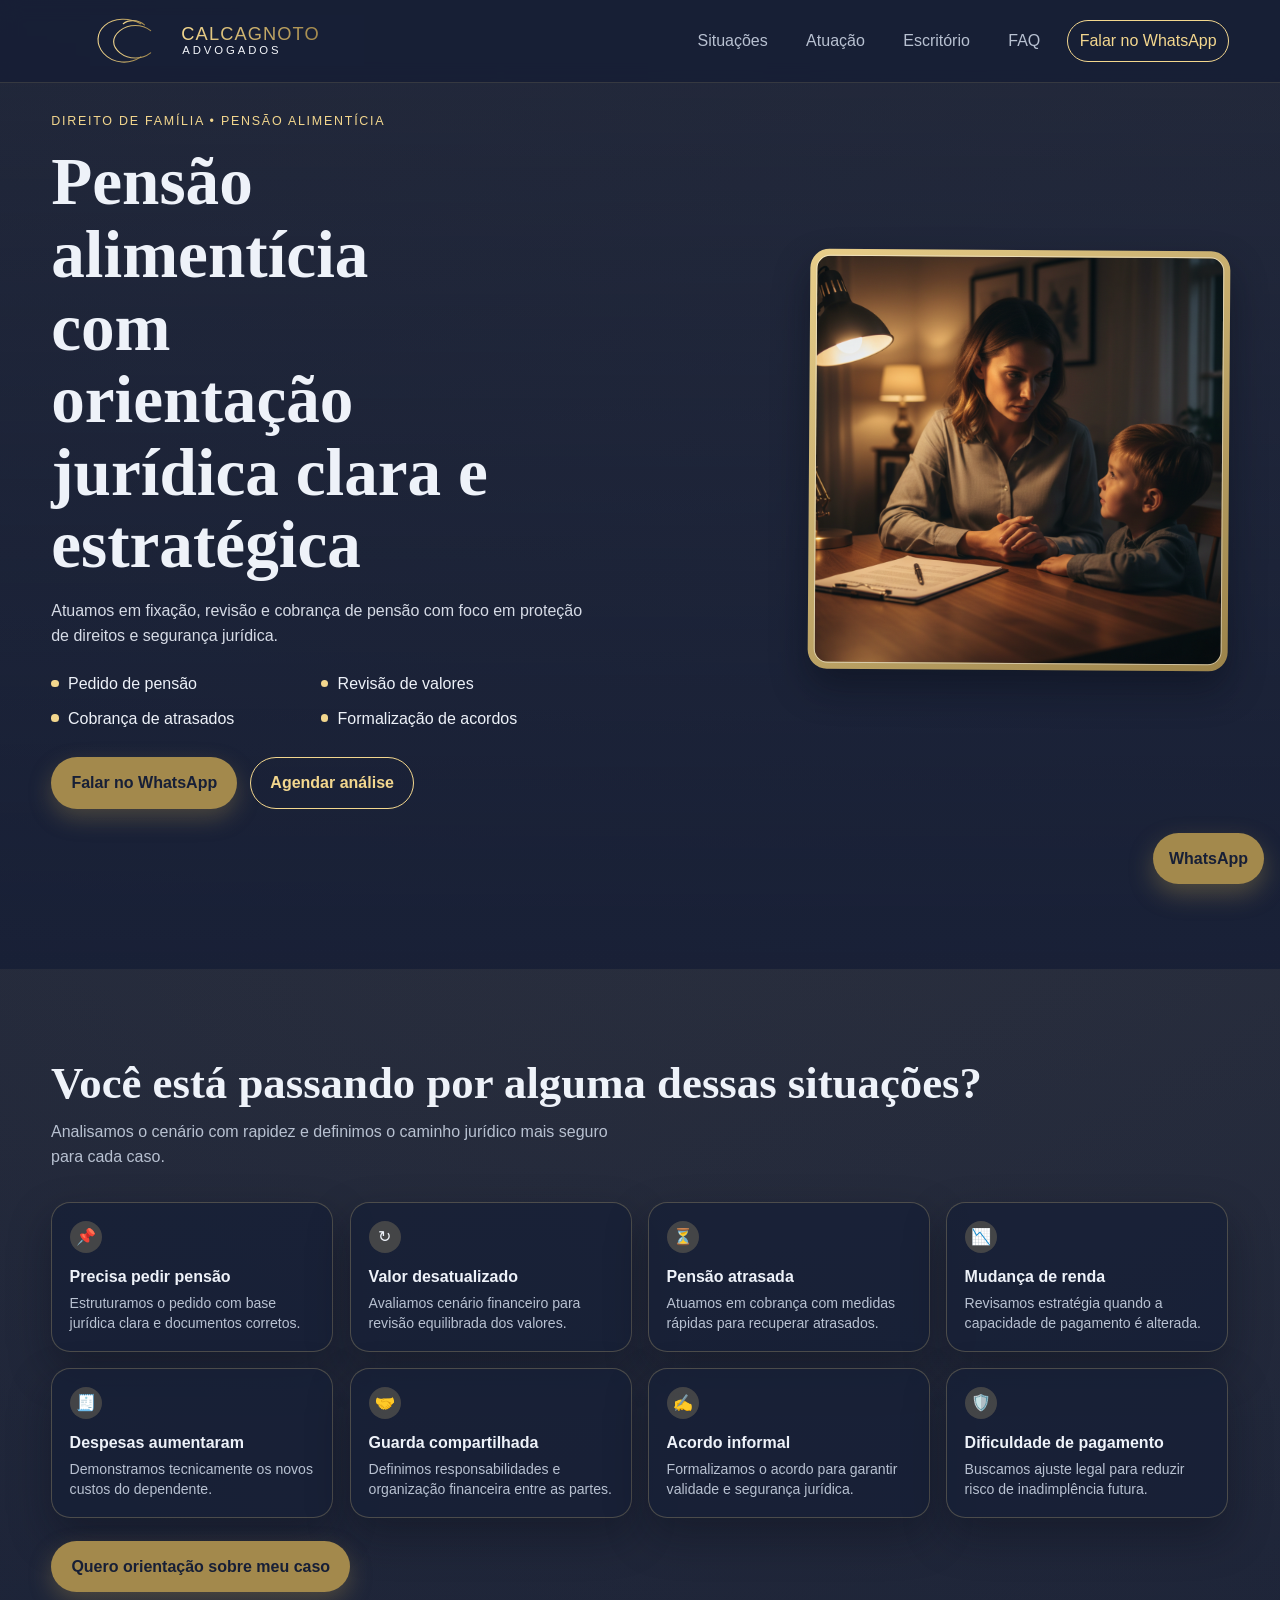
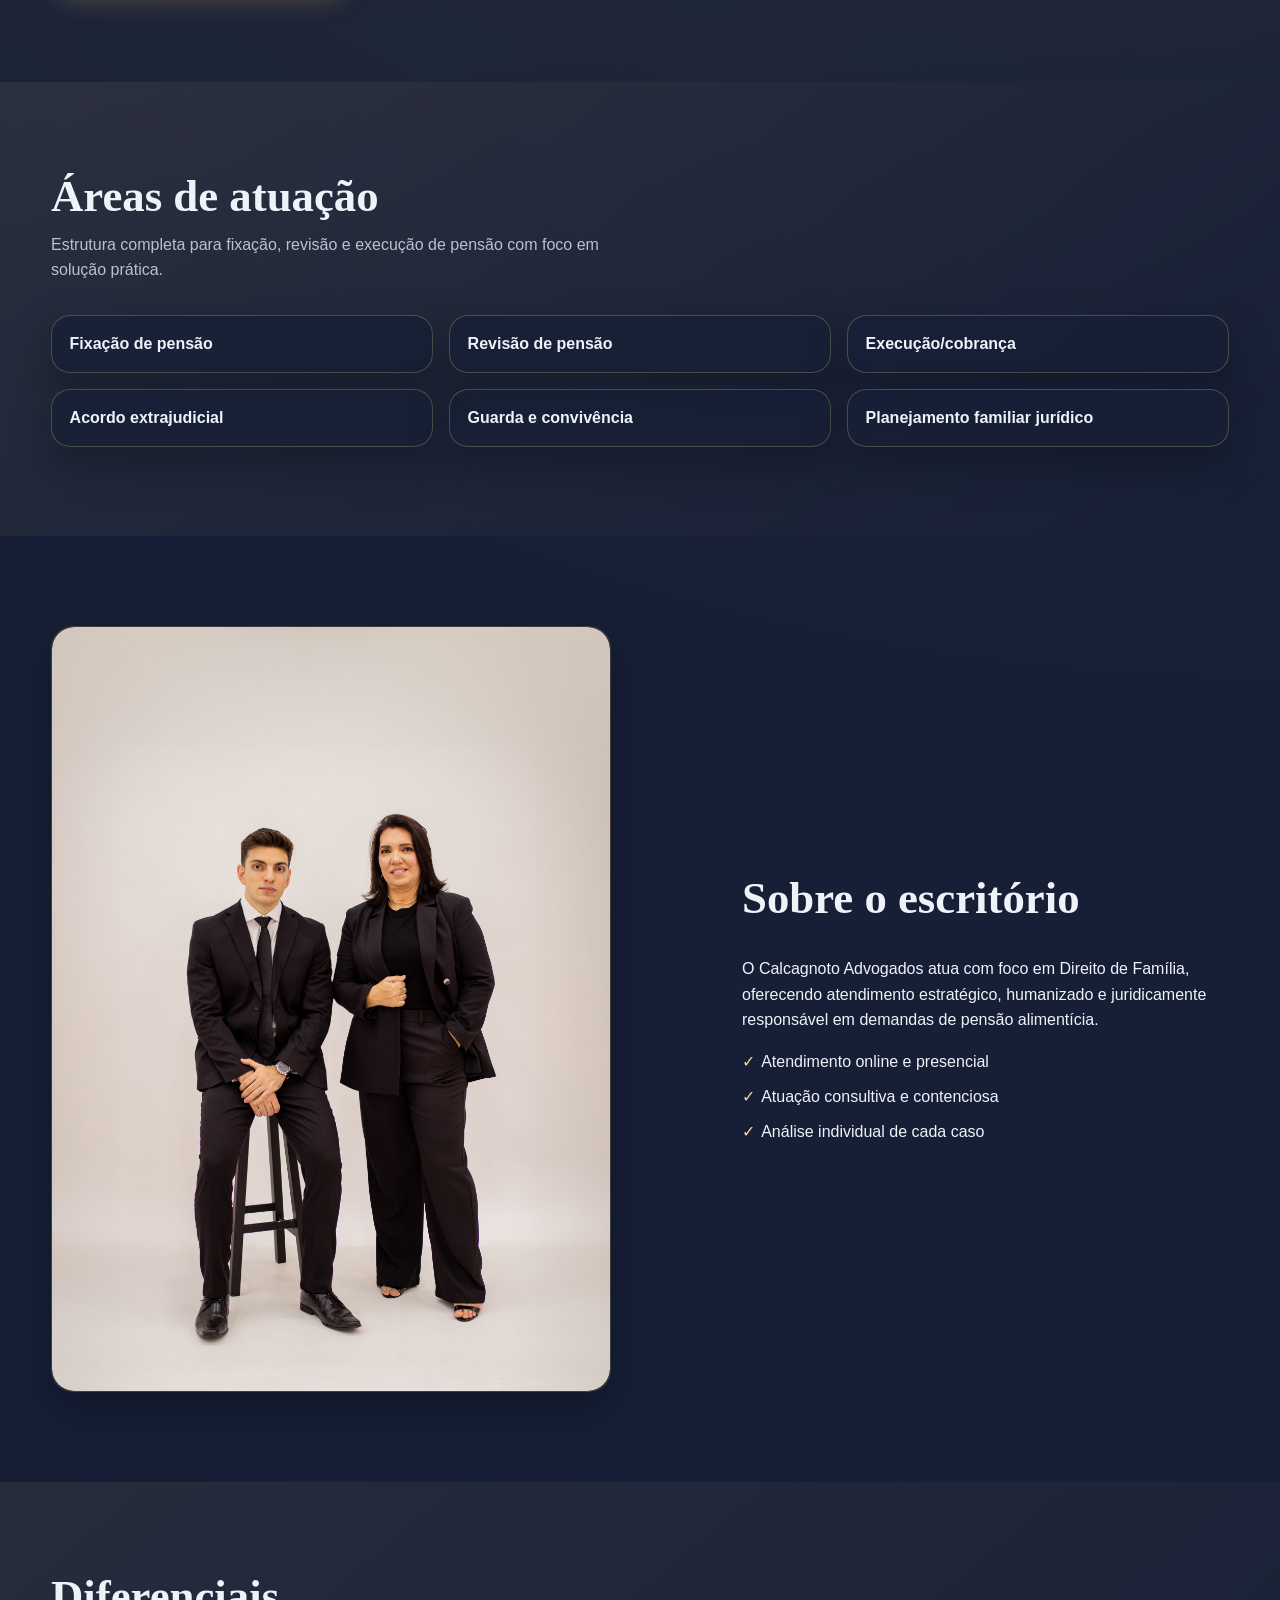
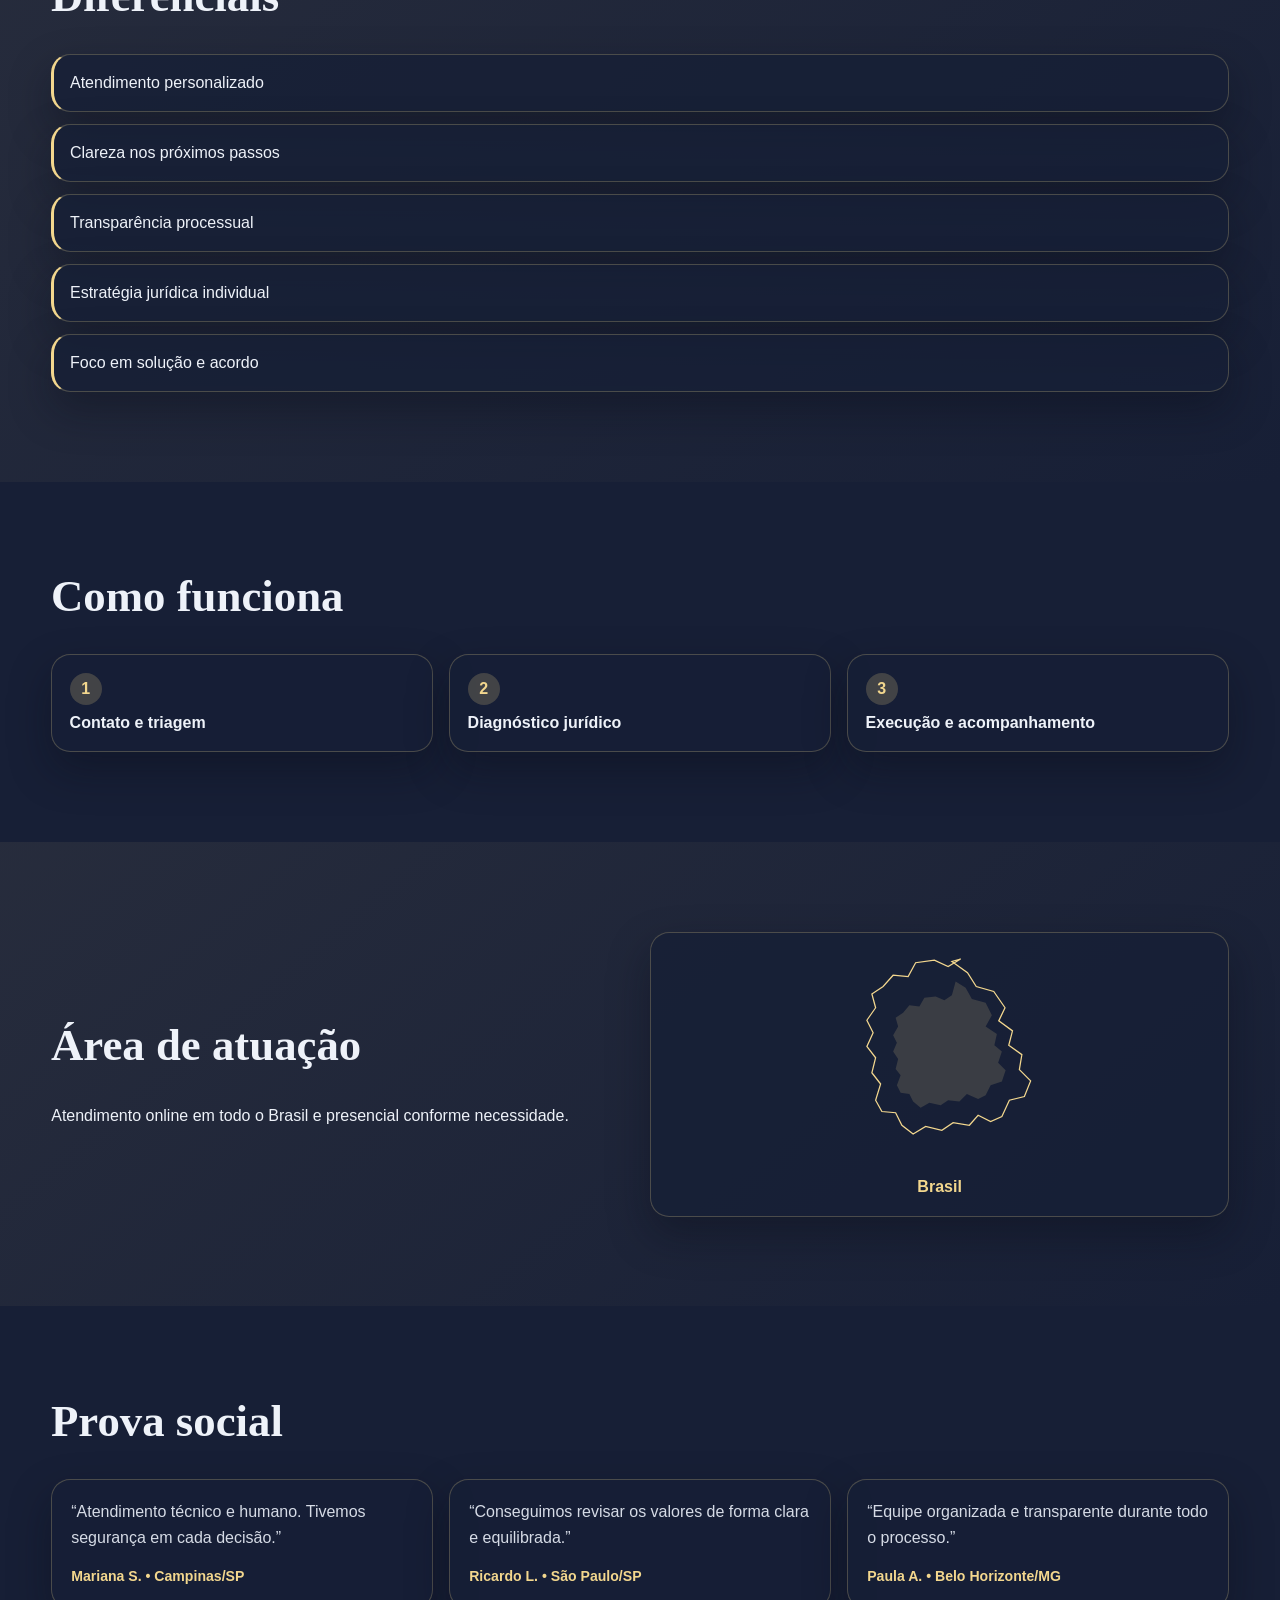
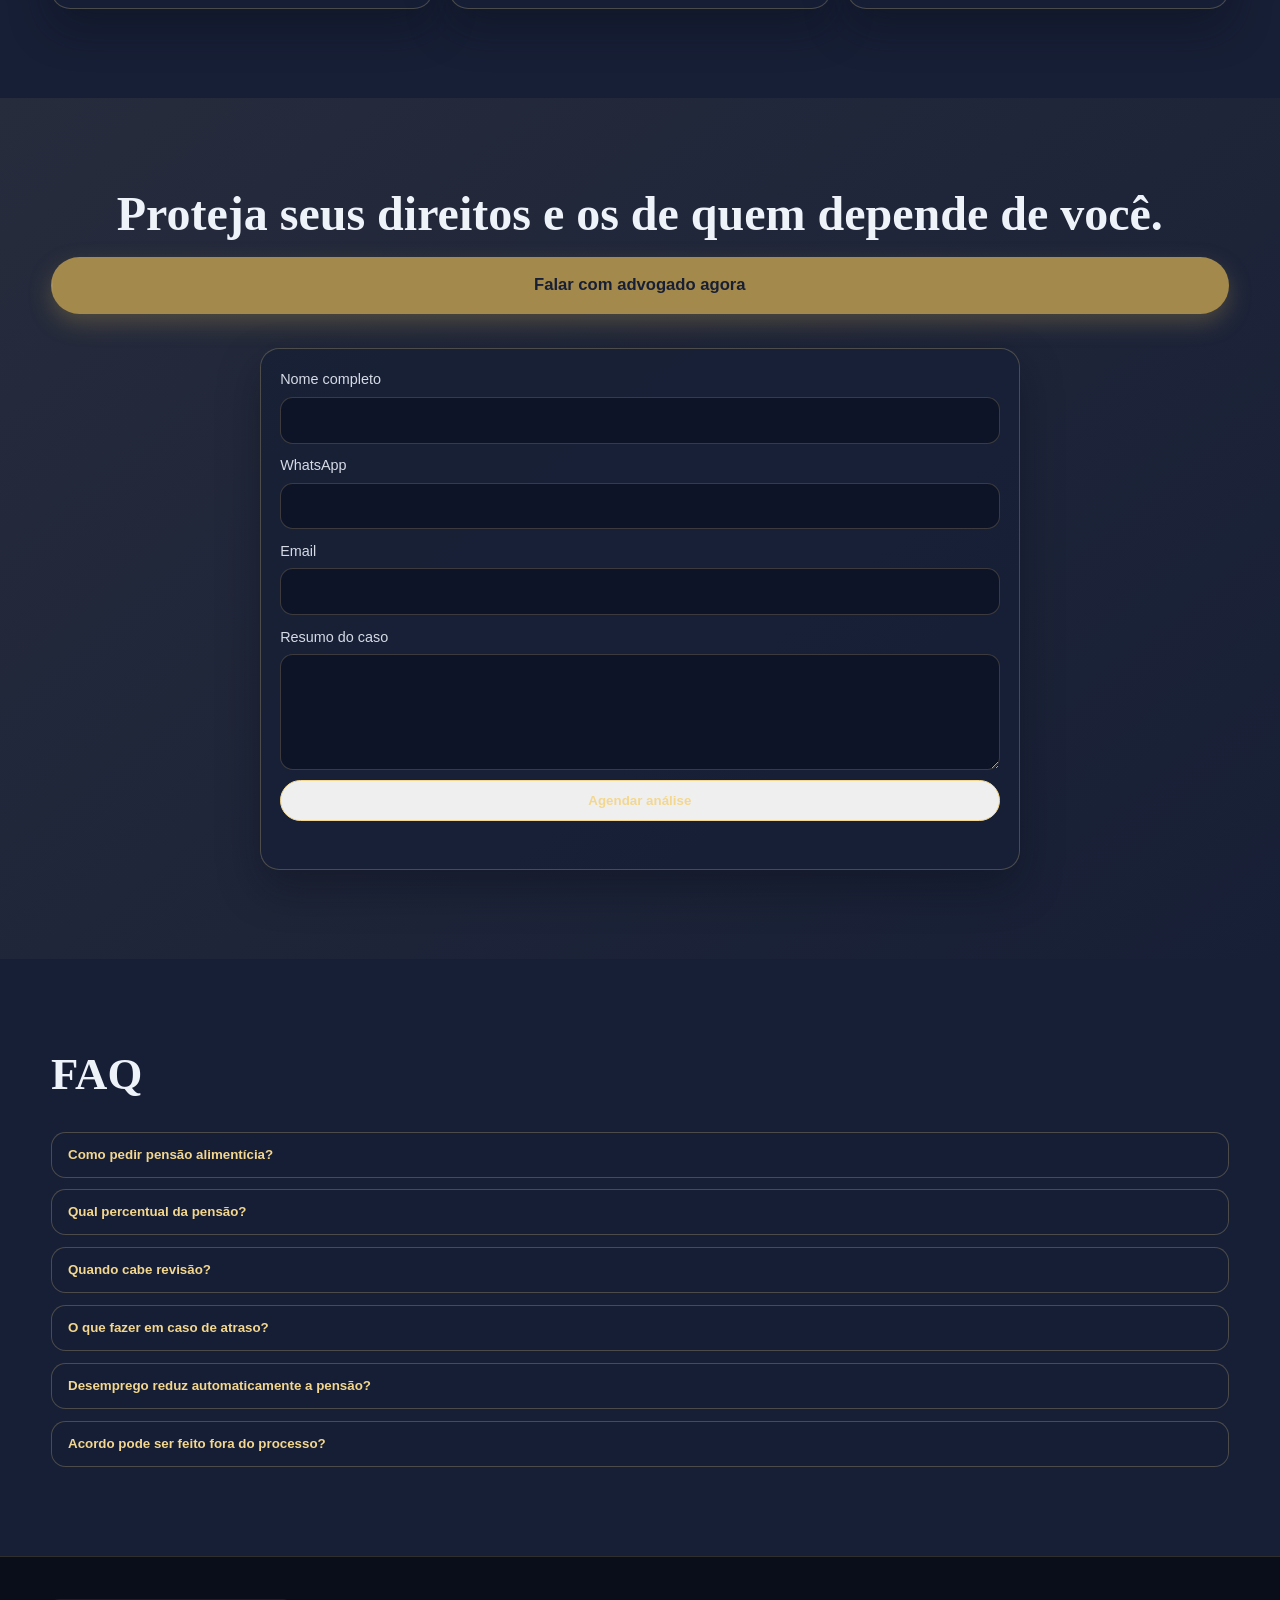
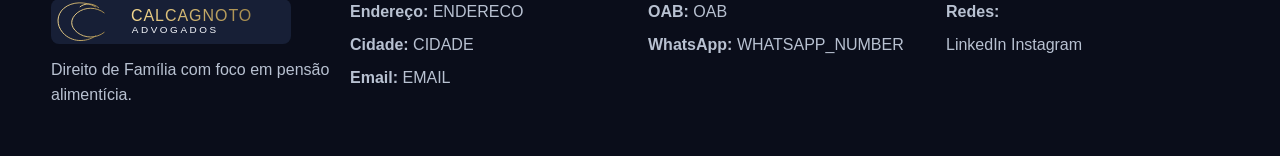
==== index.html @ b4edddc7 "feat: landing page pensão alimentícia" ====
<!DOCTYPE html>
<html lang="pt-BR">
<head>
  <meta charset="UTF-8" />
  <meta name="viewport" content="width=device-width, initial-scale=1.0" />
  <title>Calcagnoto Advogados | Pensão Alimentícia</title>
  <meta name="description" content="Pensão alimentícia com orientação jurídica clara e estratégica. Fixação, revisão e cobrança com atendimento humanizado e foco em resultado." />
  <meta name="robots" content="index, follow" />
  <meta property="og:title" content="Calcagnoto Advogados | Pensão Alimentícia" />
  <meta property="og:description" content="Atuação em fixação, revisão e cobrança de pensão alimentícia com segurança jurídica." />
  <meta property="og:type" content="website" />
  <meta property="og:image" content="https://images.unsplash.com/photo-1520607162513-77705c0f0d4a?auto=format&fit=crop&w=1200&q=80" />
  <link rel="icon" type="image/svg+xml" href="assets/logo-short.svg" />
  <link rel="shortcut icon" href="assets/logo-short.svg" />
  <link rel="stylesheet" href="styles.css" />
</head>
<body>
  <header class="site-header" id="siteHeader">
    <div class="container header-inner">
      <a class="logo" href="#hero" aria-label="Calcagnoto Advogados">
        <img src="assets/logo-full.svg" alt="Calcagnoto Advogados" width="380" height="72" onerror="this.onerror=null;this.src='assets/logo-short.svg';" />
      </a>
      <button class="menu-toggle" id="menuToggle" aria-label="Abrir menu">Menu</button>
      <nav class="site-nav" id="siteNav">
        <a href="#situacoes">Situações</a>
        <a href="#atuacao">Atuação</a>
        <a href="#sobre">Escritório</a>
        <a href="#faq">FAQ</a>
        <a class="nav-cta" href="https://wa.me/WHATSAPP_NUMBER" target="_blank" rel="noopener">Falar no WhatsApp</a>
      </nav>
    </div>
  </header>

  <main>
    <section id="hero" class="hero section">
      <picture class="hero-media">
        <source type="image/webp" srcset="https://images.unsplash.com/photo-1454165804606-c3d57bc86b40?auto=format&fit=crop&w=1800&q=80&fm=webp" />
        <source type="image/jpeg" srcset="https://images.unsplash.com/photo-1454165804606-c3d57bc86b40?auto=format&fit=crop&w=1800&q=80" />
        <img src="https://images.unsplash.com/photo-1454165804606-c3d57bc86b40?auto=format&fit=crop&w=1800&q=80" alt="Ambiente profissional de escritório jurídico" width="1800" height="1200" fetchpriority="high" decoding="async" />
      </picture>
      <div class="hero-overlay"></div>
      <div class="container hero-content">
        <div class="hero-copy">
          <p class="hero-kicker">Direito de Família • Pensão Alimentícia</p>
          <h1>Pensão alimentícia com orientação jurídica clara e estratégica</h1>
          <p class="hero-subtitle">Atuamos em fixação, revisão e cobrança de pensão com foco em proteção de direitos e segurança jurídica.</p>
          <ul class="hero-list">
            <li>Pedido de pensão</li>
            <li>Revisão de valores</li>
            <li>Cobrança de atrasados</li>
            <li>Formalização de acordos</li>
          </ul>
          <div class="hero-actions">
            <a class="btn btn-primary" href="https://wa.me/WHATSAPP_NUMBER" target="_blank" rel="noopener"><span>Falar no WhatsApp</span></a>
            <a class="btn btn-outline" href="#contato"><span>Agendar análise</span></a>
          </div>
        </div>
        <aside class="hero-side">
          <img src="assets/foto-cuidado.png" alt="Atendimento familiar humanizado" width="1080" height="1080" loading="lazy" decoding="async" onerror="this.onerror=null;this.src='https://images.unsplash.com/photo-1544717305-2782549b5136?auto=format&fit=crop&w=1080&q=80';" />
        </aside>
      </div>
    </section>

    <section id="situacoes" class="section">
      <div class="container">
        <div class="section-head">
          <h2>Você está passando por alguma dessas situações?</h2>
          <p>Analisamos o cenário com rapidez e definimos o caminho jurídico mais seguro para cada caso.</p>
        </div>
        <div class="situations-grid">
          <article class="icon-card">
            <span>📌</span>
            <h3>Precisa pedir pensão</h3>
            <p>Estruturamos o pedido com base jurídica clara e documentos corretos.</p>
          </article>
          <article class="icon-card">
            <span>↻</span>
            <h3>Valor desatualizado</h3>
            <p>Avaliamos cenário financeiro para revisão equilibrada dos valores.</p>
          </article>
          <article class="icon-card">
            <span>⏳</span>
            <h3>Pensão atrasada</h3>
            <p>Atuamos em cobrança com medidas rápidas para recuperar atrasados.</p>
          </article>
          <article class="icon-card">
            <span>📉</span>
            <h3>Mudança de renda</h3>
            <p>Revisamos estratégia quando a capacidade de pagamento é alterada.</p>
          </article>
          <article class="icon-card">
            <span>🧾</span>
            <h3>Despesas aumentaram</h3>
            <p>Demonstramos tecnicamente os novos custos do dependente.</p>
          </article>
          <article class="icon-card">
            <span>🤝</span>
            <h3>Guarda compartilhada</h3>
            <p>Definimos responsabilidades e organização financeira entre as partes.</p>
          </article>
          <article class="icon-card">
            <span>✍️</span>
            <h3>Acordo informal</h3>
            <p>Formalizamos o acordo para garantir validade e segurança jurídica.</p>
          </article>
          <article class="icon-card">
            <span>🛡️</span>
            <h3>Dificuldade de pagamento</h3>
            <p>Buscamos ajuste legal para reduzir risco de inadimplência futura.</p>
          </article>
        </div>
        <div class="section-cta">
          <a class="btn btn-primary" href="https://wa.me/WHATSAPP_NUMBER" target="_blank" rel="noopener"><span>Quero orientação sobre meu caso</span></a>
        </div>
      </div>
    </section>

    <section id="atuacao" class="section section-alt">
      <div class="container">
        <div class="section-head">
          <h2>Áreas de atuação</h2>
          <p>Estrutura completa para fixação, revisão e execução de pensão com foco em solução prática.</p>
        </div>
        <div class="services-grid">
          <article class="info-card"><h3>Fixação de pensão</h3></article>
          <article class="info-card"><h3>Revisão de pensão</h3></article>
          <article class="info-card"><h3>Execução/cobrança</h3></article>
          <article class="info-card"><h3>Acordo extrajudicial</h3></article>
          <article class="info-card"><h3>Guarda e convivência</h3></article>
          <article class="info-card"><h3>Planejamento familiar jurídico</h3></article>
        </div>
      </div>
    </section>

    <section id="sobre" class="section">
      <div class="container about-grid">
        <div class="about-image">
          <img id="teamPhoto" src="assets/foto-equipe.jpg" alt="Equipe de advogados Calcagnoto" width="1080" height="1080" loading="lazy" decoding="async" onerror="this.onerror=null;this.src='https://images.unsplash.com/photo-1521737604893-d14cc237f11d?auto=format&fit=crop&w=1080&q=80';" />
        </div>
        <div class="about-content">
          <div class="section-head">
            <h2>Sobre o escritório</h2>
          </div>
          <p>O Calcagnoto Advogados atua com foco em Direito de Família, oferecendo atendimento estratégico, humanizado e juridicamente responsável em demandas de pensão alimentícia.</p>
          <ul class="check-list">
            <li>Atendimento online e presencial</li>
            <li>Atuação consultiva e contenciosa</li>
            <li>Análise individual de cada caso</li>
          </ul>
        </div>
      </div>
    </section>

    <section id="diferenciais" class="section section-alt">
      <div class="container">
        <div class="section-head">
          <h2>Diferenciais</h2>
        </div>
        <div class="vertical-list">
          <div class="vertical-item">Atendimento personalizado</div>
          <div class="vertical-item">Clareza nos próximos passos</div>
          <div class="vertical-item">Transparência processual</div>
          <div class="vertical-item">Estratégia jurídica individual</div>
          <div class="vertical-item">Foco em solução e acordo</div>
        </div>
      </div>
    </section>

    <section id="processo" class="section">
      <div class="container">
        <div class="section-head">
          <h2>Como funciona</h2>
        </div>
        <div class="steps-grid">
          <article class="step-card"><span>1</span><h3>Contato e triagem</h3></article>
          <article class="step-card"><span>2</span><h3>Diagnóstico jurídico</h3></article>
          <article class="step-card"><span>3</span><h3>Execução e acompanhamento</h3></article>
        </div>
      </div>
    </section>

    <section id="abrangencia" class="section section-alt">
      <div class="container map-grid">
        <div>
          <div class="section-head">
            <h2>Área de atuação</h2>
          </div>
          <p>Atendimento online em todo o Brasil e presencial conforme necessidade.</p>
        </div>
        <div class="map-card" aria-hidden="true">
          <svg viewBox="0 0 320 360">
            <path d="M179 20l25 18 14 22 28 8 18 26-10 21 22 16-6 23 21 15-4 24 18 18-10 25-24 6-12 26-18 8-20-10-14 16-26-4-18 12-26-6-20 12-18-14-10-20-22-2-10-18 8-26-14-18 6-24-14-18 10-22-10-20 14-20-6-22 18-12 16-18 24 2 12-22 30-4 22 10 20-12z" fill="none" stroke="currentColor" stroke-width="2" />
            <path d="M185 52l16 10 10 18 22 6 10 20-10 18 18 12-4 18 12 10-6 18 12 12-6 18-18 6-8 16-12 6-18-8-12 12-18-2-12 8-18-4-14 8-12-10-6-12-14-2-6-12 6-16-8-10 4-16-8-12 6-14-6-12 8-14-4-14 12-8 10-12 16 2 8-14 18-2 14 6 12-8z" fill="rgba(243,215,142,0.16)" />
          </svg>
          <strong>Brasil</strong>
        </div>
      </div>
    </section>

    <section id="depoimentos" class="section">
      <div class="container">
        <div class="section-head">
          <h2>Prova social</h2>
        </div>
        <div class="testimonials-grid">
          <article class="testimonial-card"><p>“Atendimento técnico e humano. Tivemos segurança em cada decisão.”</p><span>Mariana S. • Campinas/SP</span></article>
          <article class="testimonial-card"><p>“Conseguimos revisar os valores de forma clara e equilibrada.”</p><span>Ricardo L. • São Paulo/SP</span></article>
          <article class="testimonial-card"><p>“Equipe organizada e transparente durante todo o processo.”</p><span>Paula A. • Belo Horizonte/MG</span></article>
        </div>
      </div>
    </section>

    <section id="contato" class="section section-alt">
      <div class="container cta-final">
        <h2>Proteja seus direitos e os de quem depende de você.</h2>
        <a class="btn btn-primary btn-large" href="https://wa.me/WHATSAPP_NUMBER" target="_blank" rel="noopener"><span>Falar com advogado agora</span></a>
        <form class="contact-form" id="contactForm" novalidate>
          <label>Nome completo<input type="text" name="nome" required /></label>
          <label>WhatsApp<input type="tel" name="telefone" required /></label>
          <label>Email<input type="email" name="email" required /></label>
          <label>Resumo do caso<textarea name="mensagem" rows="4"></textarea></label>
          <button class="btn btn-outline" type="submit"><span>Agendar análise</span></button>
          <p class="form-feedback" id="formFeedback" role="status"></p>
        </form>
      </div>
    </section>

    <section id="faq" class="section">
      <div class="container">
        <div class="section-head">
          <h2>FAQ</h2>
        </div>
        <div class="faq-list">
          <article class="faq-item">
            <button class="faq-question" aria-expanded="false">Como pedir pensão alimentícia?</button>
            <div class="faq-answer"><p>Iniciamos com triagem do caso, organização de documentos e definição da estratégia para o pedido judicial.</p></div>
          </article>
          <article class="faq-item">
            <button class="faq-question" aria-expanded="false">Qual percentual da pensão?</button>
            <div class="faq-answer"><p>Não existe valor fixo. O cálculo considera necessidade de quem recebe e possibilidade de quem paga.</p></div>
          </article>
          <article class="faq-item">
            <button class="faq-question" aria-expanded="false">Quando cabe revisão?</button>
            <div class="faq-answer"><p>Quando há mudança relevante na renda, nas despesas ou na dinâmica familiar das partes.</p></div>
          </article>
          <article class="faq-item">
            <button class="faq-question" aria-expanded="false">O que fazer em caso de atraso?</button>
            <div class="faq-answer"><p>É possível cobrar judicialmente os valores em atraso com medidas específicas de execução.</p></div>
          </article>
          <article class="faq-item">
            <button class="faq-question" aria-expanded="false">Desemprego reduz automaticamente a pensão?</button>
            <div class="faq-answer"><p>Não. É necessário solicitar revisão judicial e comprovar alteração real da capacidade financeira.</p></div>
          </article>
          <article class="faq-item">
            <button class="faq-question" aria-expanded="false">Acordo pode ser feito fora do processo?</button>
            <div class="faq-answer"><p>Sim. O acordo extrajudicial pode ser formalizado e homologado para garantir validade jurídica.</p></div>
          </article>
        </div>
      </div>
    </section>
  </main>

  <footer class="site-footer">
    <div class="container footer-grid">
      <div>
        <img class="footer-logo" src="assets/logo-full.svg" alt="Calcagnoto Advogados" width="320" height="60" loading="lazy" decoding="async" onerror="this.onerror=null;this.src='assets/logo-short.svg';" />
        <p>Direito de Família com foco em pensão alimentícia.</p>
      </div>
      <div>
        <p><strong>Endereço:</strong> ENDERECO</p>
        <p><strong>Cidade:</strong> CIDADE</p>
        <p><strong>Email:</strong> EMAIL</p>
      </div>
      <div>
        <p><strong>OAB:</strong> OAB</p>
        <p><strong>WhatsApp:</strong> WHATSAPP_NUMBER</p>
      </div>
      <div>
        <p><strong>Redes:</strong></p>
        <a href="LINKS_SOCIAIS" target="_blank" rel="noopener">LinkedIn</a>
        <a href="LINKS_SOCIAIS" target="_blank" rel="noopener">Instagram</a>
      </div>
    </div>
  </footer>

  <a class="whatsapp-float" href="https://wa.me/WHATSAPP_NUMBER" target="_blank" rel="noopener" aria-label="Falar no WhatsApp">WhatsApp</a>

  <script src="script.js"></script>
</body>
</html>
---- styles.css ----
:root {
  --blue-dark: #171f36;
  --gold-light: #f3d78e;
  --gold-dark: #a3894c;
  --white: #ffffff;
  --gray-soft: #d6dbe6;
  --text-main: #eef2f9;
  --text-muted: #b8c1d1;
  --card-bg: rgba(23, 31, 54, 0.78);
  --card-border: rgba(243, 215, 142, 0.24);
  --shadow-soft: 0 18px 42px rgba(7, 10, 22, 0.36);
}

* {
  box-sizing: border-box;
  margin: 0;
  padding: 0;
}

html {
  scroll-behavior: smooth;
}

body {
  font-family: "Segoe UI", "Helvetica Neue", Arial, sans-serif;
  color: var(--text-main);
  background:
    radial-gradient(circle at 10% -10%, rgba(243, 215, 142, 0.1), transparent 38%),
    radial-gradient(circle at 100% 0%, rgba(243, 215, 142, 0.08), transparent 35%),
    var(--blue-dark);
  line-height: 1.6;
}

a {
  color: inherit;
  text-decoration: none;
}

img {
  display: block;
  max-width: 100%;
}

.container {
  width: min(1180px, 92%);
  margin: 0 auto;
}

.section {
  padding: 5.6rem 0;
}

.section-alt {
  background: linear-gradient(140deg, rgba(243, 215, 142, 0.07), rgba(23, 31, 54, 0.95));
}

.section-head {
  margin-bottom: 2rem;
}

.section-head h2 {
  font-family: Georgia, "Times New Roman", serif;
  font-size: clamp(1.95rem, 4vw, 2.8rem);
  line-height: 1.14;
  margin-bottom: 0.6rem;
}

.section-head p {
  color: var(--text-muted);
  max-width: 64ch;
}

.site-header {
  position: fixed;
  top: 0;
  left: 0;
  right: 0;
  z-index: 90;
  background: rgba(23, 31, 54, 0.9);
  border-bottom: 1px solid rgba(243, 215, 142, 0.14);
  backdrop-filter: blur(10px);
}

.header-inner {
  min-height: 5.1rem;
  display: flex;
  align-items: center;
  justify-content: space-between;
  gap: 1rem;
}

.logo {
  display: inline-flex;
  align-items: center;
  line-height: 0;
}

.logo img {
  width: min(22rem, 48vw);
  height: auto;
  max-height: 3.2rem;
  object-fit: contain;
  border-radius: 0.4rem;
}

.site-nav {
  display: flex;
  align-items: center;
  gap: 1rem;
}

.site-nav a {
  color: var(--text-muted);
  padding: 0.45rem 0.7rem;
  border-radius: 999px;
  transition: color 0.2s ease, transform 0.2s ease;
}

.site-nav a:hover {
  color: var(--white);
  transform: translateY(-1px);
}

.nav-cta {
  border: 1px solid var(--gold-light);
  color: var(--gold-light) !important;
}

.menu-toggle {
  display: none;
  border: 1px solid var(--card-border);
  background: transparent;
  color: var(--gold-light);
  border-radius: 999px;
  padding: 0.45rem 0.8rem;
}

.hero {
  position: relative;
  min-height: 100vh;
  display: grid;
  align-items: end;
  padding-top: 7rem;
  overflow: hidden;
}

.hero-media {
  position: absolute;
  inset: 0;
}

.hero-media img {
  width: 100%;
  height: 100%;
  object-fit: cover;
  transform: translateY(0) scale(1.02);
  will-change: transform;
}

.hero-overlay {
  position: absolute;
  inset: 0;
  background: linear-gradient(180deg, rgba(23, 31, 54, 0.55), rgba(23, 31, 54, 0.88));
}

.scroll-reveal {
  opacity: 0;
  transform: translateY(28px);
  transition: opacity 0.7s ease, transform 0.7s ease;
  transition-delay: var(--reveal-delay, 0ms);
  will-change: opacity, transform;
}

.scroll-reveal.is-visible {
  opacity: 1;
  transform: translateY(0);
}

.hero-content {
  position: relative;
  z-index: 2;
  padding-bottom: 4.4rem;
  display: grid;
  grid-template-columns: minmax(0, 1fr) minmax(260px, 420px);
  gap: 2rem;
  align-items: center;
}

.hero-copy {
  max-width: 720px;
}

.hero-kicker {
  text-transform: uppercase;
  letter-spacing: 0.14em;
  font-size: 0.78rem;
  color: var(--gold-light);
  margin-bottom: 0.9rem;
}

.hero h1 {
  font-family: Georgia, "Times New Roman", serif;
  font-size: clamp(2.1rem, 5.8vw, 4.2rem);
  line-height: 1.08;
  max-width: 13ch;
  margin-bottom: 1rem;
}

.hero-subtitle {
  color: var(--gray-soft);
  max-width: 62ch;
}

.hero-list {
  list-style: none;
  margin-top: 1.4rem;
  display: grid;
  grid-template-columns: repeat(2, minmax(0, 1fr));
  gap: 0.55rem 1.2rem;
  max-width: 520px;
}

.hero-list li {
  position: relative;
  padding-left: 1.05rem;
}

.hero-list li::before {
  content: "";
  width: 0.48rem;
  height: 0.48rem;
  border-radius: 50%;
  background: var(--gold-light);
  position: absolute;
  left: 0;
  top: 0.52rem;
}

.hero-actions {
  margin-top: 1.6rem;
  display: flex;
  flex-wrap: wrap;
  gap: 0.8rem;
}

.hero-side {
  justify-self: end;
  width: min(100%, 420px);
  aspect-ratio: 1 / 1;
  padding: 0.4rem;
  border-radius: 1.2rem;
  background: linear-gradient(145deg, rgba(243, 215, 142, 0.95), rgba(163, 137, 76, 0.95));
  box-shadow: 0 18px 36px rgba(7, 10, 22, 0.45);
  transform: rotate(0.4deg);
}

.hero-side img {
  width: 100%;
  height: 100%;
  border-radius: 0.88rem;
  border: 1px solid rgba(255, 255, 255, 0.46);
  object-fit: cover;
  object-position: center;
}

.btn {
  position: relative;
  display: inline-flex;
  align-items: center;
  justify-content: center;
  border-radius: 999px;
  padding: 0.75rem 1.2rem;
  font-weight: 700;
  border: 1px solid transparent;
  overflow: hidden;
  transition: transform 0.25s ease, box-shadow 0.25s ease;
}

.btn::before {
  content: "";
  position: absolute;
  inset: 0;
  transform: translateX(-100%);
  transition: transform 0.28s ease;
}

.btn span {
  position: relative;
  z-index: 1;
}

.btn:hover {
  transform: translateY(-1px);
}

.btn:hover::before {
  transform: translateX(0);
}

.btn-primary {
  background: var(--gold-dark);
  color: var(--blue-dark);
  box-shadow: 0 9px 22px rgba(163, 137, 76, 0.34);
}

.btn-primary::before {
  background: rgba(255, 255, 255, 0.22);
}

.btn-outline {
  border-color: var(--gold-light);
  color: var(--gold-light);
}

.btn-outline::before {
  background: rgba(243, 215, 142, 0.18);
}

.btn-large {
  font-size: 1.04rem;
  padding: 0.9rem 1.7rem;
}

.situations-grid,
.services-grid,
.testimonials-grid {
  display: grid;
  gap: 1rem;
}

.situations-grid {
  grid-template-columns: repeat(4, minmax(0, 1fr));
}

.services-grid {
  grid-template-columns: repeat(3, minmax(0, 1fr));
}

.testimonials-grid {
  grid-template-columns: repeat(3, minmax(0, 1fr));
}

.icon-card,
.info-card,
.testimonial-card,
.step-card,
.vertical-item,
.map-card,
.contact-form {
  background: var(--card-bg);
  border: 1px solid var(--card-border);
  border-radius: 1.2rem;
  box-shadow: var(--shadow-soft);
}

.icon-card,
.info-card,
.step-card {
  padding: 1.1rem;
}

.icon-card {
  display: grid;
  align-content: start;
  gap: 0.35rem;
}

.icon-card span {
  display: inline-flex;
  width: 2rem;
  height: 2rem;
  align-items: center;
  justify-content: center;
  border-radius: 50%;
  background: rgba(243, 215, 142, 0.2);
  margin-bottom: 0.55rem;
}

.icon-card h3,
.info-card h3,
.step-card h3 {
  font-size: 1rem;
  line-height: 1.28;
}

.icon-card p {
  color: var(--text-muted);
  font-size: 0.88rem;
  line-height: 1.45;
}

.section-cta {
  margin-top: 1.35rem;
}

.about-grid {
  display: grid;
  grid-template-columns: minmax(0, 1.15fr) minmax(0, 0.85fr);
  gap: 2rem;
  align-items: center;
}

.about-image,
.about-image img {
  border-radius: 1.4rem;
}

.about-image {
  position: relative;
  aspect-ratio: 2192 / 3000;
  width: min(100%, 560px);
  justify-self: start;
  border: 1px solid var(--card-border);
  overflow: hidden;
  background: rgba(10, 14, 29, 0.9);
  box-shadow: 0 20px 42px rgba(5, 9, 20, 0.35);
}

.about-image > img {
  width: 100%;
  height: 100%;
  min-height: 0;
  object-fit: cover;
  object-position: center;
}

.about-content p {
  margin-bottom: 1rem;
}

.check-list {
  list-style: none;
  display: grid;
  gap: 0.6rem;
}

.check-list li {
  position: relative;
  padding-left: 1.2rem;
}

.check-list li::before {
  content: "✓";
  color: var(--gold-light);
  position: absolute;
  left: 0;
}

.vertical-list {
  display: grid;
  gap: 0.75rem;
}

.vertical-item {
  padding: 0.95rem 1rem;
  border-left: 3px solid var(--gold-light);
}

.steps-grid {
  display: grid;
  grid-template-columns: repeat(3, minmax(0, 1fr));
  gap: 1rem;
}

.step-card span {
  display: inline-flex;
  width: 2rem;
  height: 2rem;
  border-radius: 50%;
  align-items: center;
  justify-content: center;
  background: rgba(243, 215, 142, 0.2);
  color: var(--gold-light);
  margin-bottom: 0.55rem;
  font-weight: 700;
}

.map-grid {
  display: grid;
  grid-template-columns: 1fr 1fr;
  gap: 1.2rem;
  align-items: center;
}

.map-card {
  display: grid;
  place-items: center;
  padding: 1rem;
  color: var(--gold-light);
}

.map-card svg {
  width: 200px;
  height: auto;
}

.testimonial-card {
  padding: 1.2rem;
}

.testimonial-card p {
  margin-bottom: 0.8rem;
  color: var(--gray-soft);
}

.testimonial-card span {
  color: var(--gold-light);
  font-weight: 600;
  font-size: 0.88rem;
}

.cta-final {
  text-align: center;
  display: grid;
  gap: 1rem;
}

.cta-final h2 {
  font-family: Georgia, "Times New Roman", serif;
  font-size: clamp(1.9rem, 4.3vw, 3rem);
  line-height: 1.1;
}

.contact-form {
  margin: 1.1rem auto 0;
  width: min(760px, 100%);
  padding: 1.2rem;
  display: grid;
  gap: 0.65rem;
  text-align: left;
}

.contact-form label {
  display: grid;
  gap: 0.35rem;
  color: var(--gray-soft);
  font-size: 0.9rem;
}

.contact-form input,
.contact-form textarea {
  border-radius: 0.8rem;
  border: 1px solid rgba(243, 215, 142, 0.2);
  background: rgba(15, 20, 39, 0.9);
  color: var(--white);
  padding: 0.68rem 0.74rem;
  font: inherit;
}

.contact-form input:focus,
.contact-form textarea:focus {
  outline: 2px solid rgba(243, 215, 142, 0.35);
}

.form-feedback {
  min-height: 1.1rem;
  font-size: 0.82rem;
  color: var(--gold-light);
}

.faq-list {
  display: grid;
  gap: 0.75rem;
}

.faq-item {
  border: 1px solid var(--card-border);
  border-radius: 0.9rem;
  background: rgba(23, 31, 54, 0.7);
  overflow: hidden;
}

.faq-question {
  width: 100%;
  text-align: left;
  border: 0;
  background: transparent;
  color: var(--gold-light);
  font-weight: 700;
  padding: 0.9rem 1rem;
  cursor: pointer;
}

.faq-answer {
  max-height: 0;
  overflow: hidden;
  opacity: 0;
  padding: 0 1rem;
  transition: max-height 0.32s ease, opacity 0.3s ease;
}

.faq-item.open .faq-answer {
  opacity: 1;
  padding-bottom: 0.9rem;
}

.site-footer {
  border-top: 1px solid rgba(243, 215, 142, 0.16);
  background: rgba(9, 12, 24, 0.92);
  padding: 2.6rem 0;
}

.footer-grid {
  display: grid;
  grid-template-columns: repeat(4, minmax(0, 1fr));
  gap: 1rem;
}

.site-footer h3 {
  font-family: Georgia, "Times New Roman", serif;
  margin-bottom: 0.6rem;
}

.footer-logo {
  width: auto;
  height: 2.8rem;
  margin-bottom: 0.8rem;
  border-radius: 0.5rem;
}

.site-footer p,
.site-footer a {
  color: var(--text-muted);
  margin-bottom: 0.45rem;
}

.whatsapp-float {
  position: fixed;
  right: 1rem;
  bottom: 1rem;
  z-index: 85;
  background: var(--gold-dark);
  color: var(--blue-dark);
  border-radius: 999px;
  padding: 0.78rem 1rem;
  font-weight: 700;
  box-shadow: 0 10px 24px rgba(163, 137, 76, 0.4);
}

.whatsapp-float:hover {
  transform: translateY(-1px);
}

@media (max-width: 1180px) {
  .hero-content {
    grid-template-columns: minmax(0, 1fr) minmax(240px, 340px);
    gap: 1.3rem;
  }

  .hero-side {
    width: min(100%, 340px);
  }
}

@media (prefers-reduced-motion: reduce) {
  .scroll-reveal,
  .scroll-reveal.is-visible {
    opacity: 1;
    transform: none;
    transition: none;
  }

  .hero-media img {
    transform: none;
  }
}

@media (max-width: 980px) {
  .services-grid,
  .testimonials-grid,
  .steps-grid,
  .footer-grid {
    grid-template-columns: repeat(2, minmax(0, 1fr));
  }

  .situations-grid {
    grid-template-columns: repeat(3, minmax(0, 1fr));
  }

  .about-grid,
  .map-grid {
    grid-template-columns: 1fr;
  }

  .about-image {
    width: min(100%, 500px);
    justify-self: center;
  }

}

@media (max-width: 760px) {
  .menu-toggle {
    display: inline-flex;
  }

  .logo img {
    width: min(14rem, 56vw);
    max-height: 2.5rem;
  }

  .site-nav {
    position: absolute;
    top: 100%;
    right: 4%;
    left: 4%;
    border-radius: 1rem;
    border: 1px solid var(--card-border);
    background: rgba(23, 31, 54, 0.96);
    padding: 0.7rem;
    display: none;
    flex-direction: column;
    align-items: flex-start;
  }

  .site-nav.open {
    display: flex;
  }

  .site-nav a {
    width: 100%;
  }

  .hero {
    min-height: auto;
    padding-top: 6.4rem;
  }

  .hero-content {
    grid-template-columns: 1fr;
    padding-bottom: 3rem;
    gap: 1rem;
  }

  .hero-side {
    justify-self: center;
    width: min(82vw, 320px);
    transform: none;
  }

  .hero-list {
    grid-template-columns: 1fr;
  }

  .hero-actions {
    flex-direction: column;
    align-items: flex-start;
  }

  .hero-actions .btn,
  .section-cta .btn,
  .cta-final .btn,
  .contact-form .btn-outline {
    width: 100%;
  }

  .situations-grid {
    grid-template-columns: repeat(2, minmax(0, 1fr));
  }

  .services-grid,
  .testimonials-grid,
  .steps-grid,
  .footer-grid {
    grid-template-columns: 1fr;
  }
}

@media (max-width: 420px) {
  .section {
    padding: 4.6rem 0;
  }

  .hero h1 {
    font-size: 1.95rem;
  }

  .situations-grid {
    gap: 0.7rem;
  }

  .icon-card,
  .info-card,
  .step-card,
  .testimonial-card {
    padding: 0.9rem;
  }

}
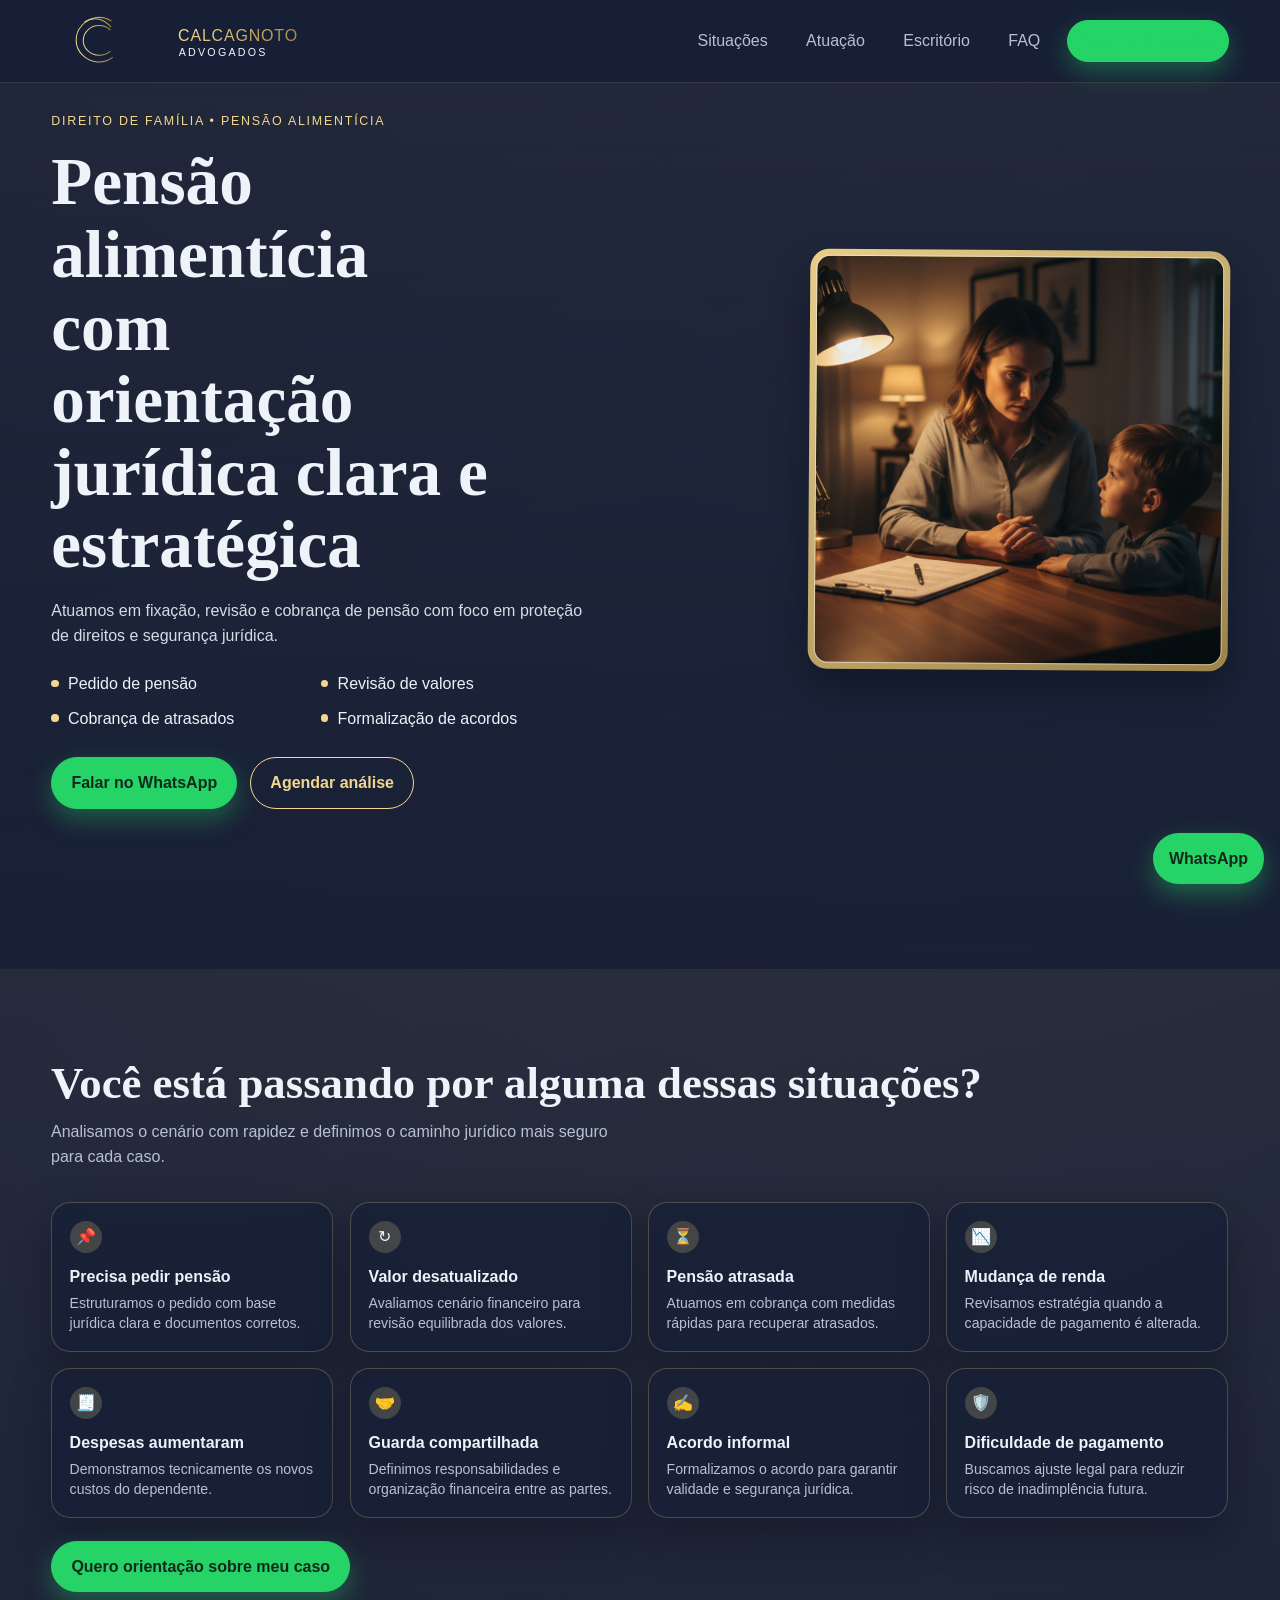
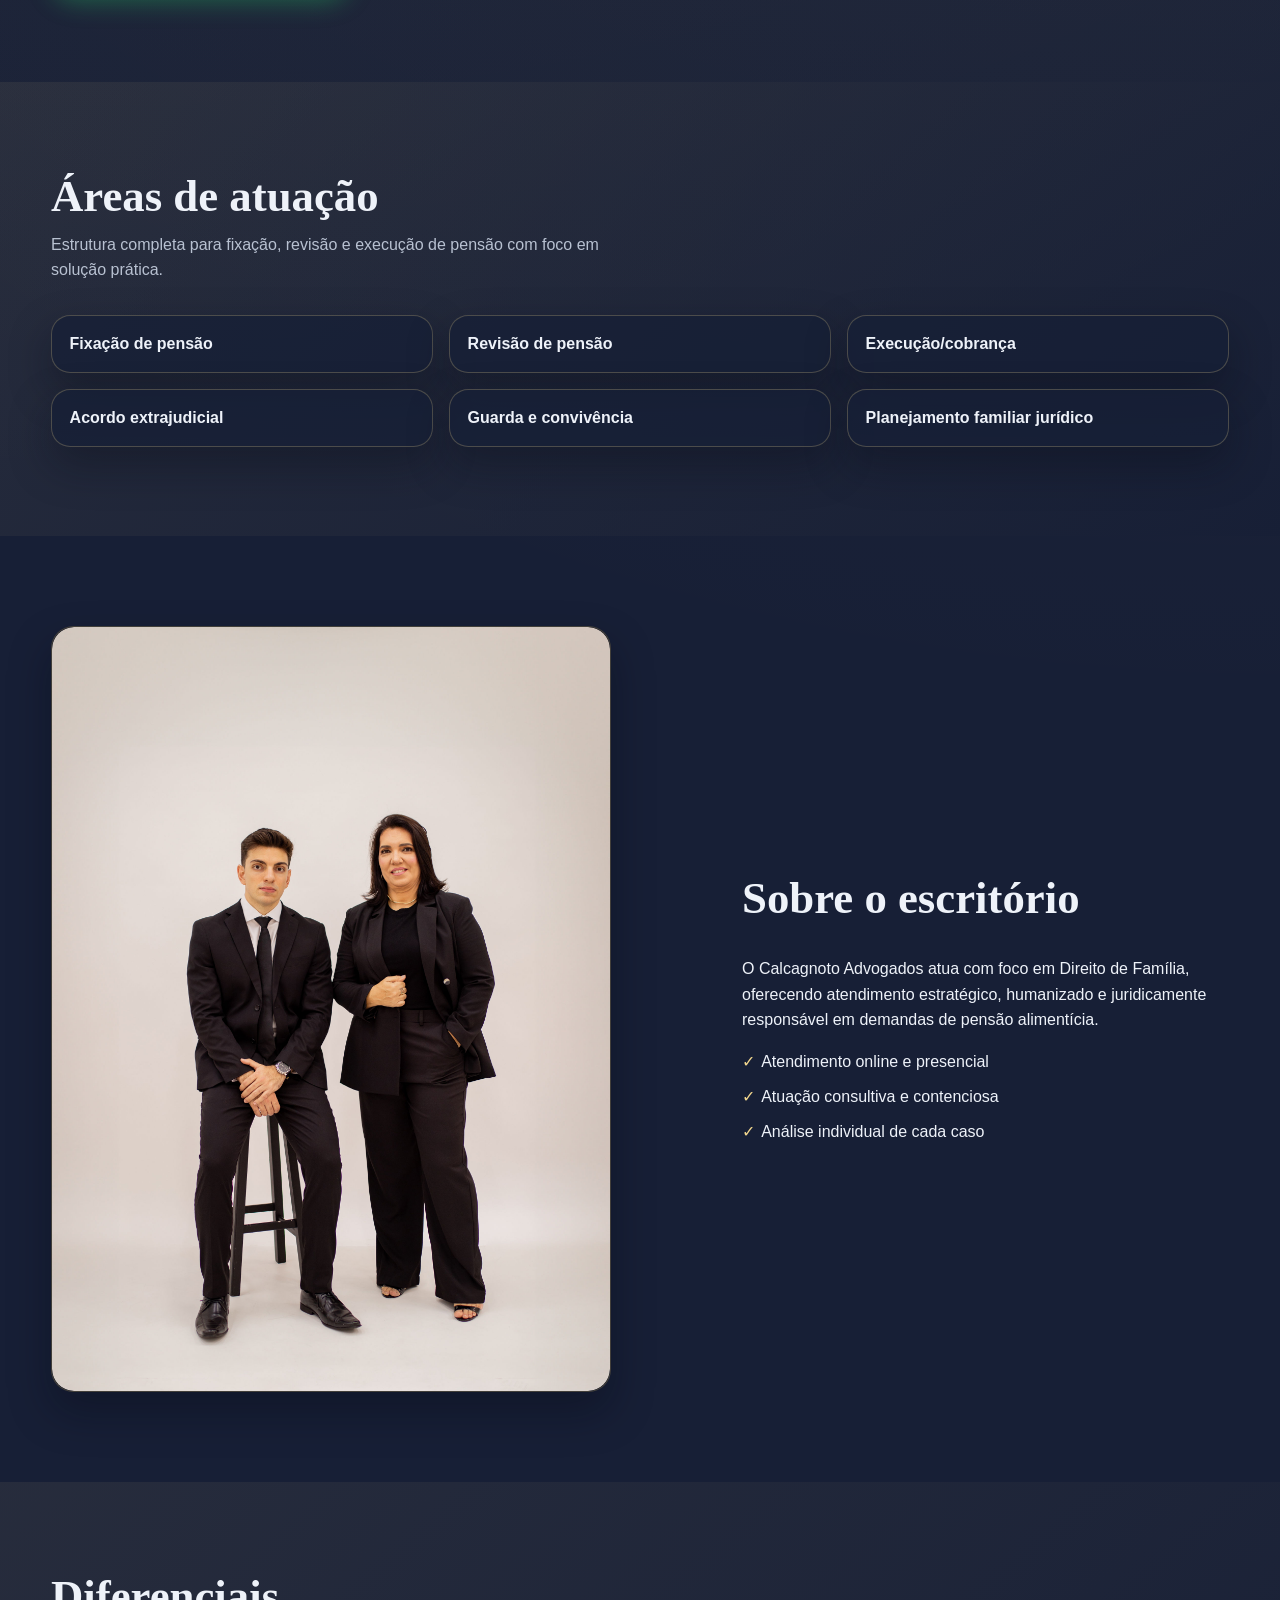
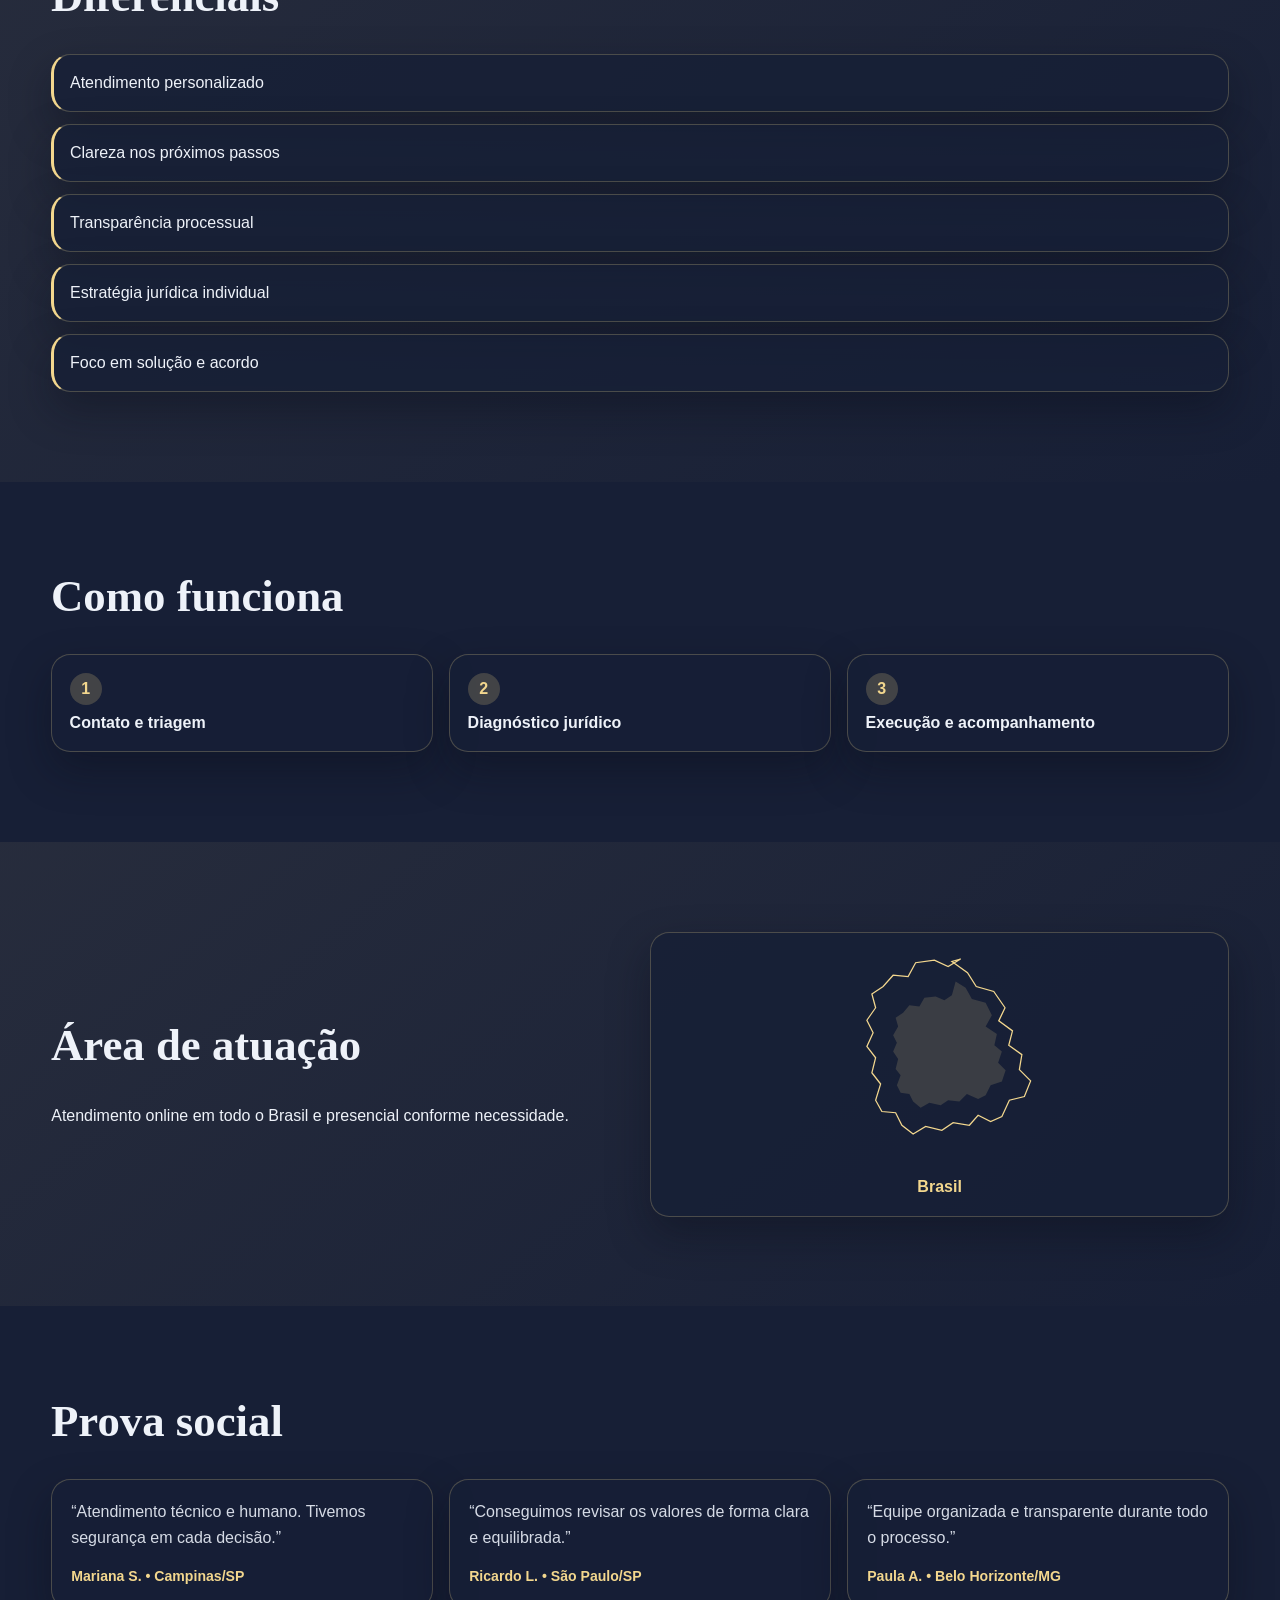
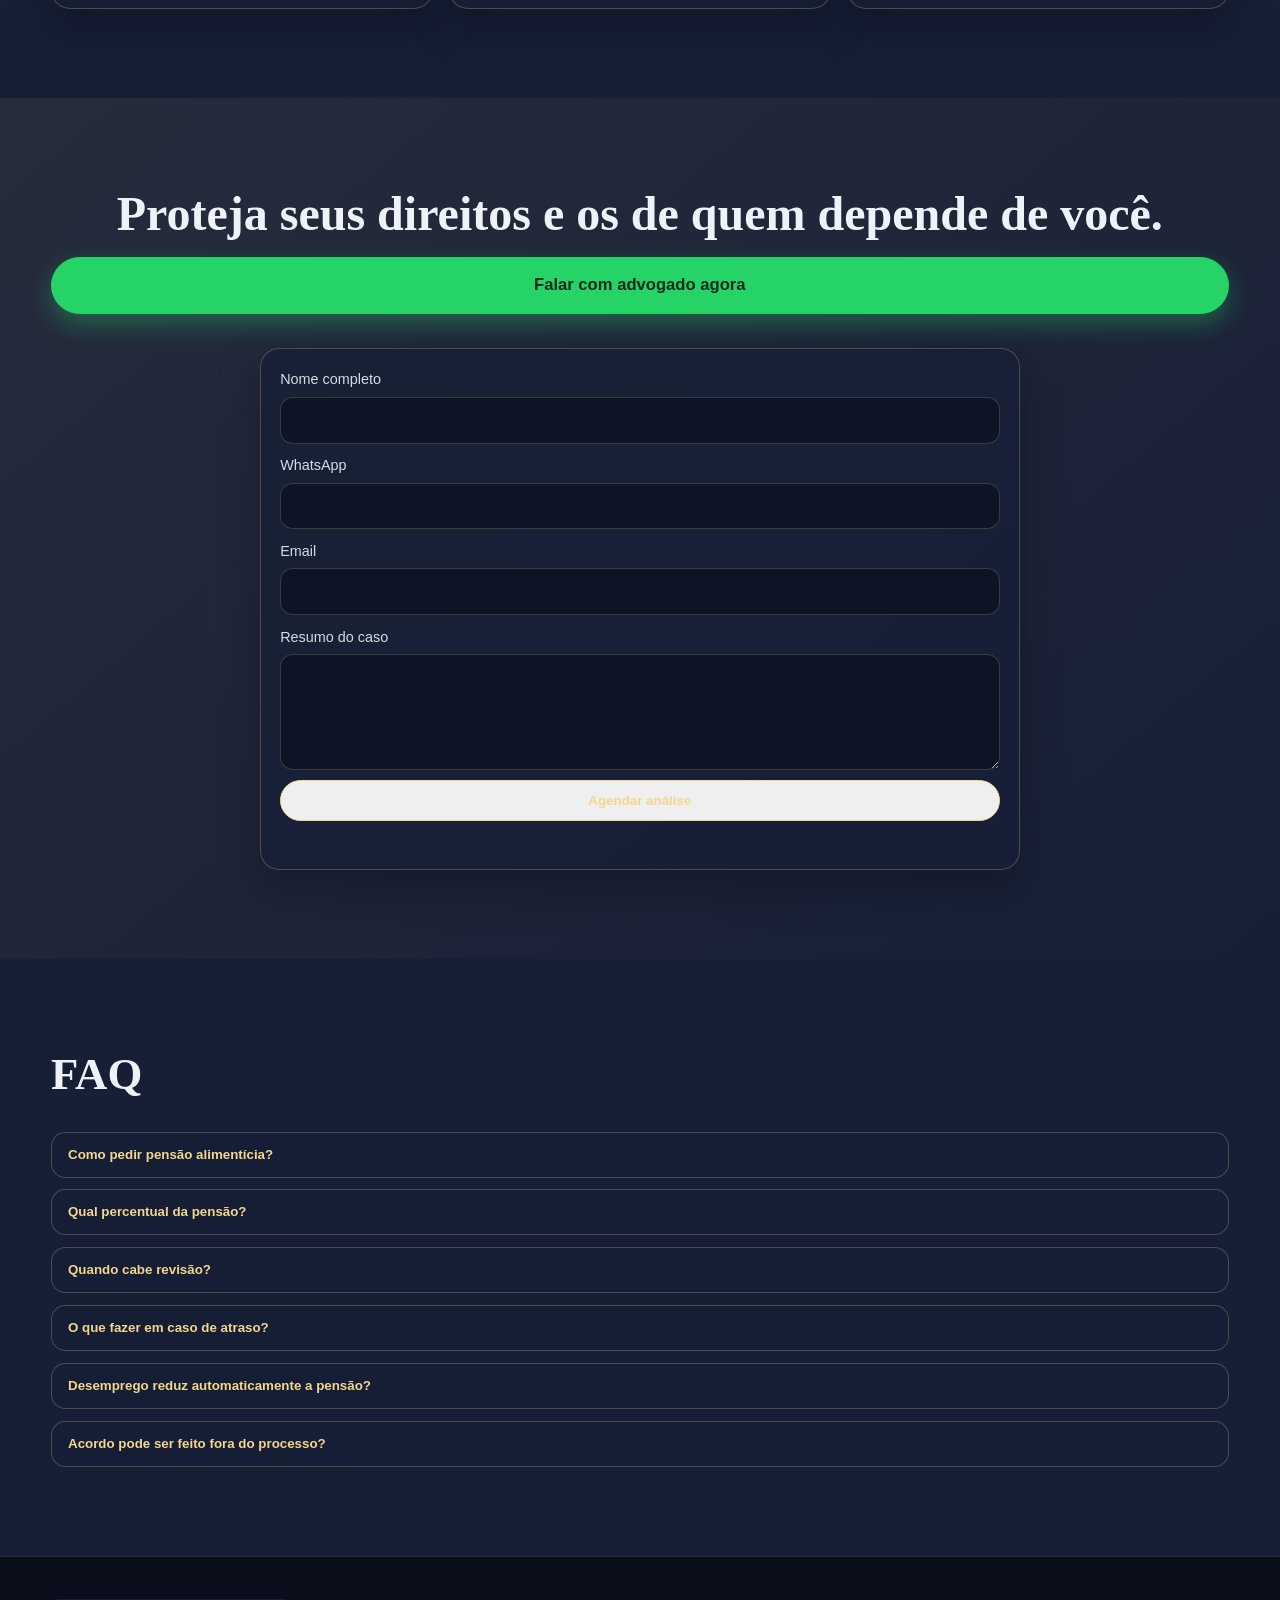
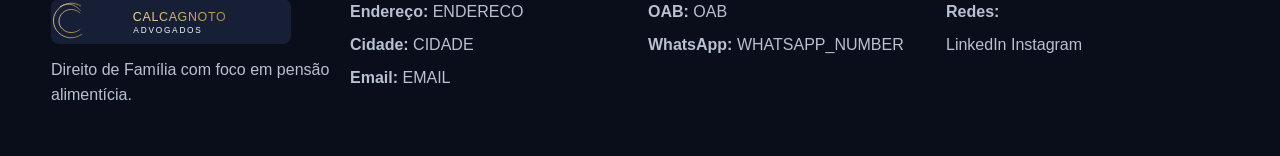
==== commit c1bb2bef: "style: atualizar logo e botões de WhatsApp verdes" ====
--- a/index.html
+++ b/index.html
@@ -26,7 +26,7 @@
         <a href="#atuacao">Atuação</a>
         <a href="#sobre">Escritório</a>
         <a href="#faq">FAQ</a>
-        <a class="nav-cta" href="https://wa.me/WHATSAPP_NUMBER" target="_blank" rel="noopener">Falar no WhatsApp</a>
+        <a class="nav-cta btn-whatsapp" href="https://wa.me/WHATSAPP_NUMBER" target="_blank" rel="noopener">Falar no WhatsApp</a>
       </nav>
     </div>
   </header>
@@ -51,7 +51,7 @@
             <li>Formalização de acordos</li>
           </ul>
           <div class="hero-actions">
-            <a class="btn btn-primary" href="https://wa.me/WHATSAPP_NUMBER" target="_blank" rel="noopener"><span>Falar no WhatsApp</span></a>
+            <a class="btn btn-primary btn-whatsapp" href="https://wa.me/WHATSAPP_NUMBER" target="_blank" rel="noopener"><span>Falar no WhatsApp</span></a>
             <a class="btn btn-outline" href="#contato"><span>Agendar análise</span></a>
           </div>
         </div>
@@ -110,7 +110,7 @@
           </article>
         </div>
         <div class="section-cta">
-          <a class="btn btn-primary" href="https://wa.me/WHATSAPP_NUMBER" target="_blank" rel="noopener"><span>Quero orientação sobre meu caso</span></a>
+          <a class="btn btn-primary btn-whatsapp" href="https://wa.me/WHATSAPP_NUMBER" target="_blank" rel="noopener"><span>Quero orientação sobre meu caso</span></a>
         </div>
       </div>
     </section>
@@ -213,7 +213,7 @@
     <section id="contato" class="section section-alt">
       <div class="container cta-final">
         <h2>Proteja seus direitos e os de quem depende de você.</h2>
-        <a class="btn btn-primary btn-large" href="https://wa.me/WHATSAPP_NUMBER" target="_blank" rel="noopener"><span>Falar com advogado agora</span></a>
+        <a class="btn btn-primary btn-large btn-whatsapp" href="https://wa.me/WHATSAPP_NUMBER" target="_blank" rel="noopener"><span>Falar com advogado agora</span></a>
         <form class="contact-form" id="contactForm" novalidate>
           <label>Nome completo<input type="text" name="nome" required /></label>
           <label>WhatsApp<input type="tel" name="telefone" required /></label>
@@ -283,7 +283,7 @@
     </div>
   </footer>
 
-  <a class="whatsapp-float" href="https://wa.me/WHATSAPP_NUMBER" target="_blank" rel="noopener" aria-label="Falar no WhatsApp">WhatsApp</a>
+  <a class="whatsapp-float btn-whatsapp" href="https://wa.me/WHATSAPP_NUMBER" target="_blank" rel="noopener" aria-label="Falar no WhatsApp">WhatsApp</a>
 
   <script src="script.js"></script>
 </body>
--- a/styles.css
+++ b/styles.css
@@ -9,6 +9,8 @@
   --card-bg: rgba(23, 31, 54, 0.78);
   --card-border: rgba(243, 215, 142, 0.24);
   --shadow-soft: 0 18px 42px rgba(7, 10, 22, 0.36);
+  --whatsapp-green: #25d366;
+  --whatsapp-green-dark: #1fa855;
 }
 
 * {
@@ -98,7 +100,7 @@
 .logo img {
   width: min(22rem, 48vw);
   height: auto;
-  max-height: 3.2rem;
+  max-height: 3.6rem;
   object-fit: contain;
   border-radius: 0.4rem;
 }
@@ -124,6 +126,11 @@
 .nav-cta {
   border: 1px solid var(--gold-light);
   color: var(--gold-light) !important;
+}
+
+.nav-cta.btn-whatsapp {
+  border-color: var(--whatsapp-green);
+  color: var(--whatsapp-green) !important;
 }
 
 .menu-toggle {
@@ -307,6 +314,26 @@
   background: rgba(255, 255, 255, 0.22);
 }
 
+.btn-whatsapp {
+  background: var(--whatsapp-green);
+  border-color: var(--whatsapp-green);
+  color: #0f2a1d !important;
+  box-shadow: 0 10px 24px rgba(37, 211, 102, 0.34);
+}
+
+.btn-whatsapp::before {
+  background: rgba(255, 255, 255, 0.2);
+}
+
+.nav-cta.btn-whatsapp:hover {
+  background: rgba(37, 211, 102, 0.12);
+}
+
+.btn-whatsapp:hover {
+  background: var(--whatsapp-green-dark);
+  border-color: var(--whatsapp-green-dark);
+}
+
 .btn-outline {
   border-color: var(--gold-light);
   color: var(--gold-light);
@@ -629,12 +656,12 @@
   right: 1rem;
   bottom: 1rem;
   z-index: 85;
-  background: var(--gold-dark);
-  color: var(--blue-dark);
+  background: var(--whatsapp-green);
+  color: #0f2a1d;
   border-radius: 999px;
   padding: 0.78rem 1rem;
   font-weight: 700;
-  box-shadow: 0 10px 24px rgba(163, 137, 76, 0.4);
+  box-shadow: 0 10px 24px rgba(37, 211, 102, 0.38);
 }
 
 .whatsapp-float:hover {
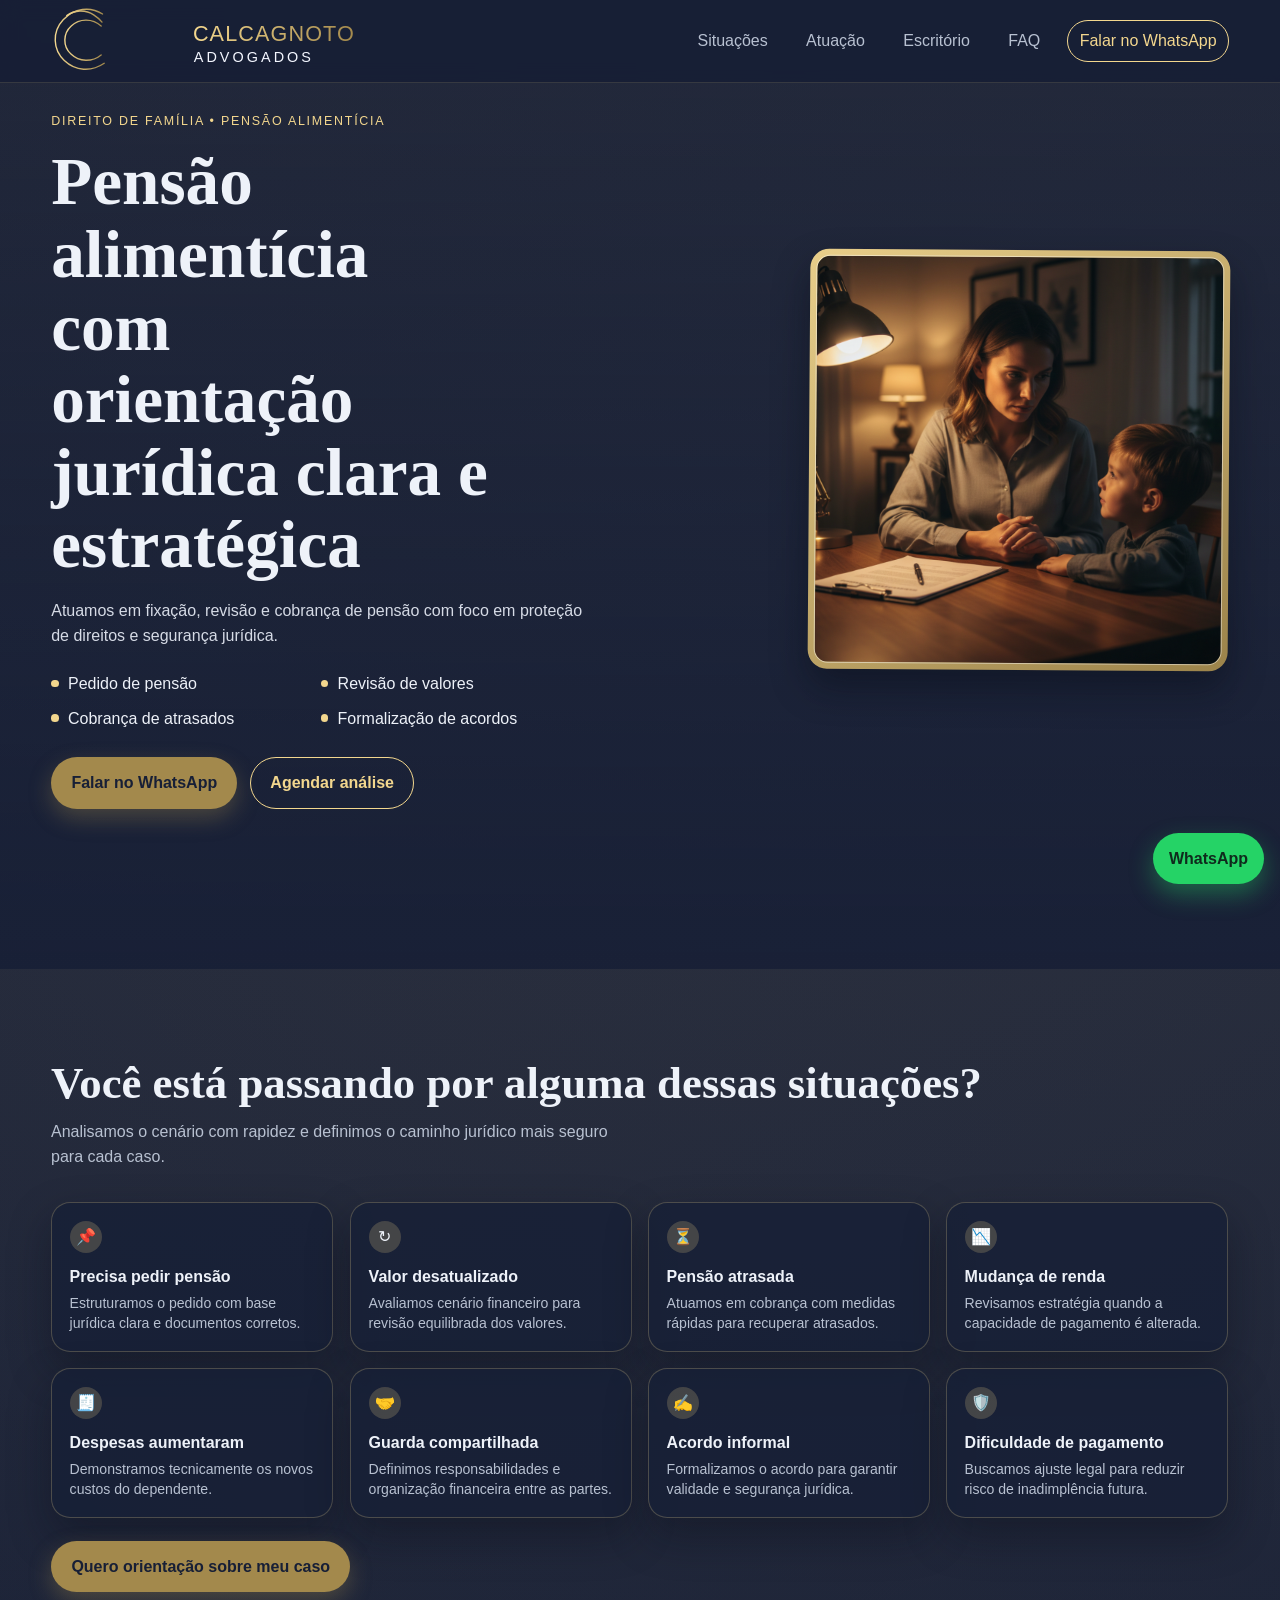
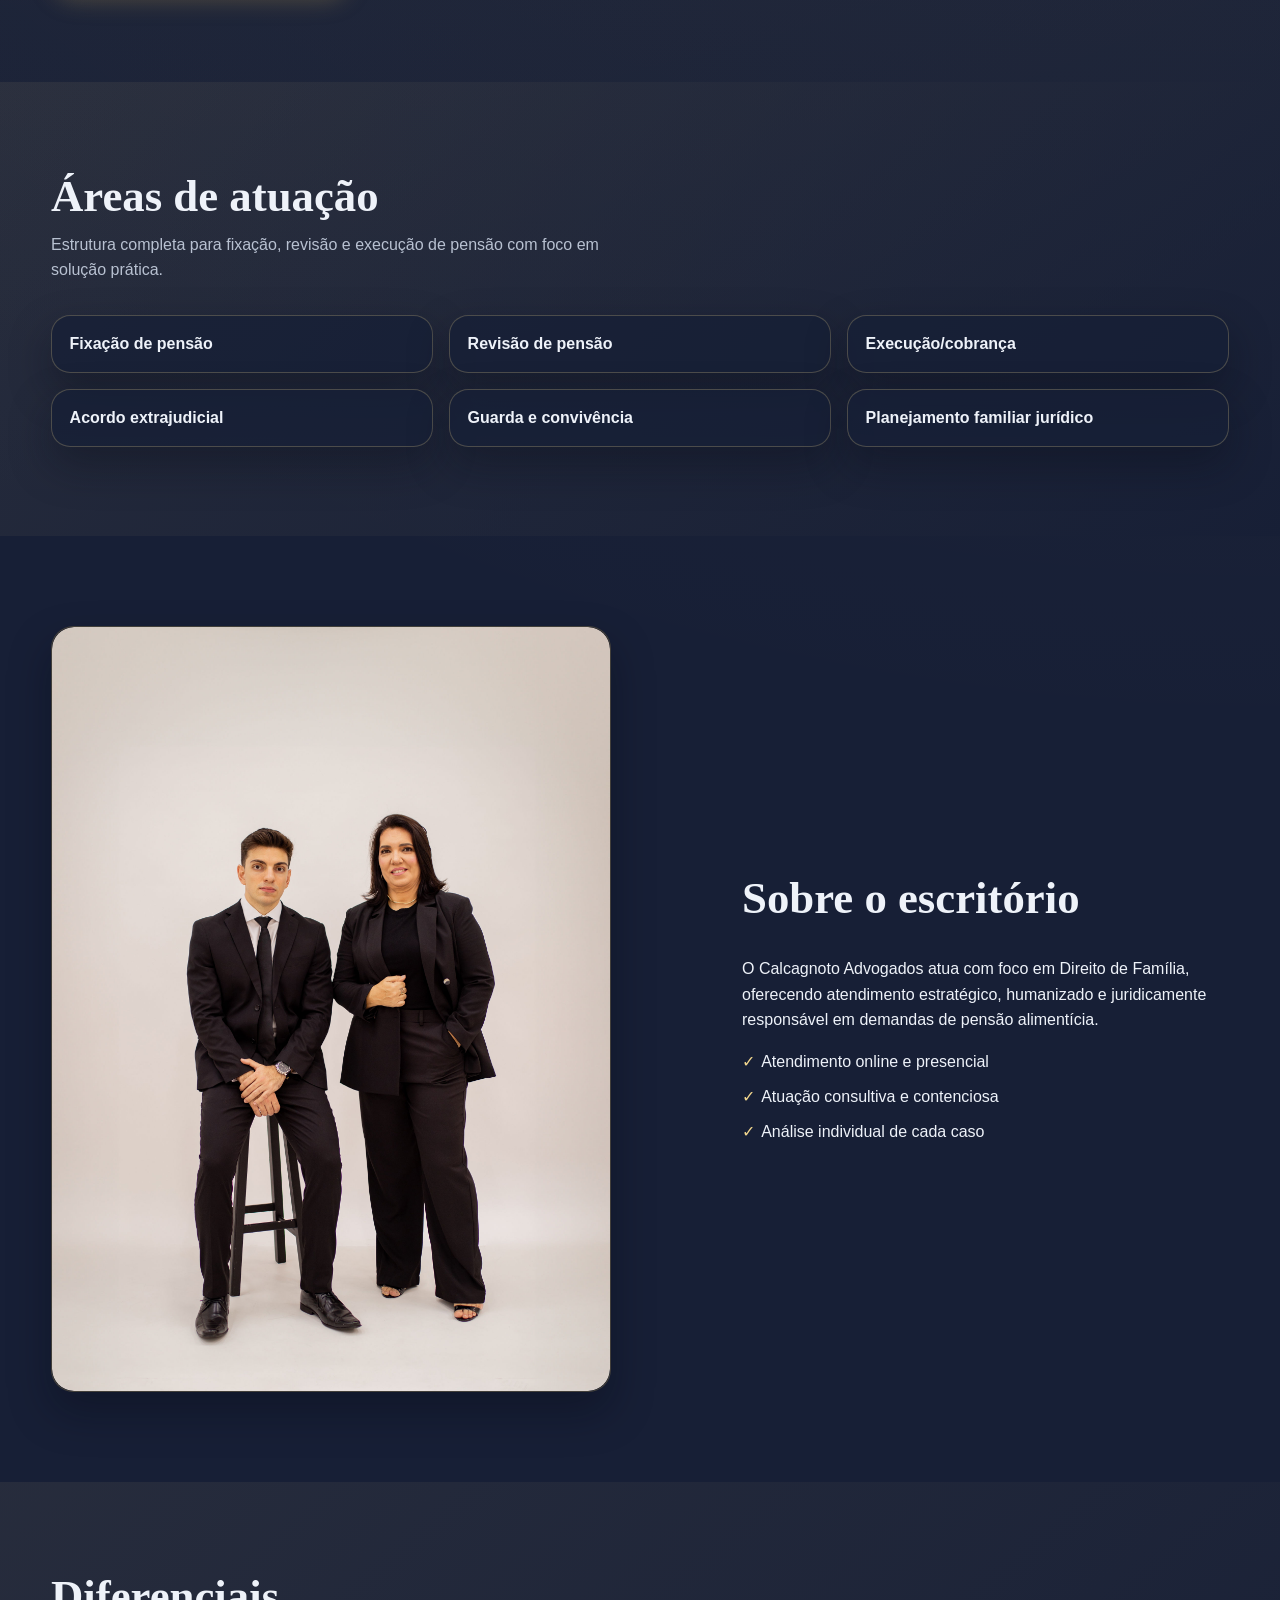
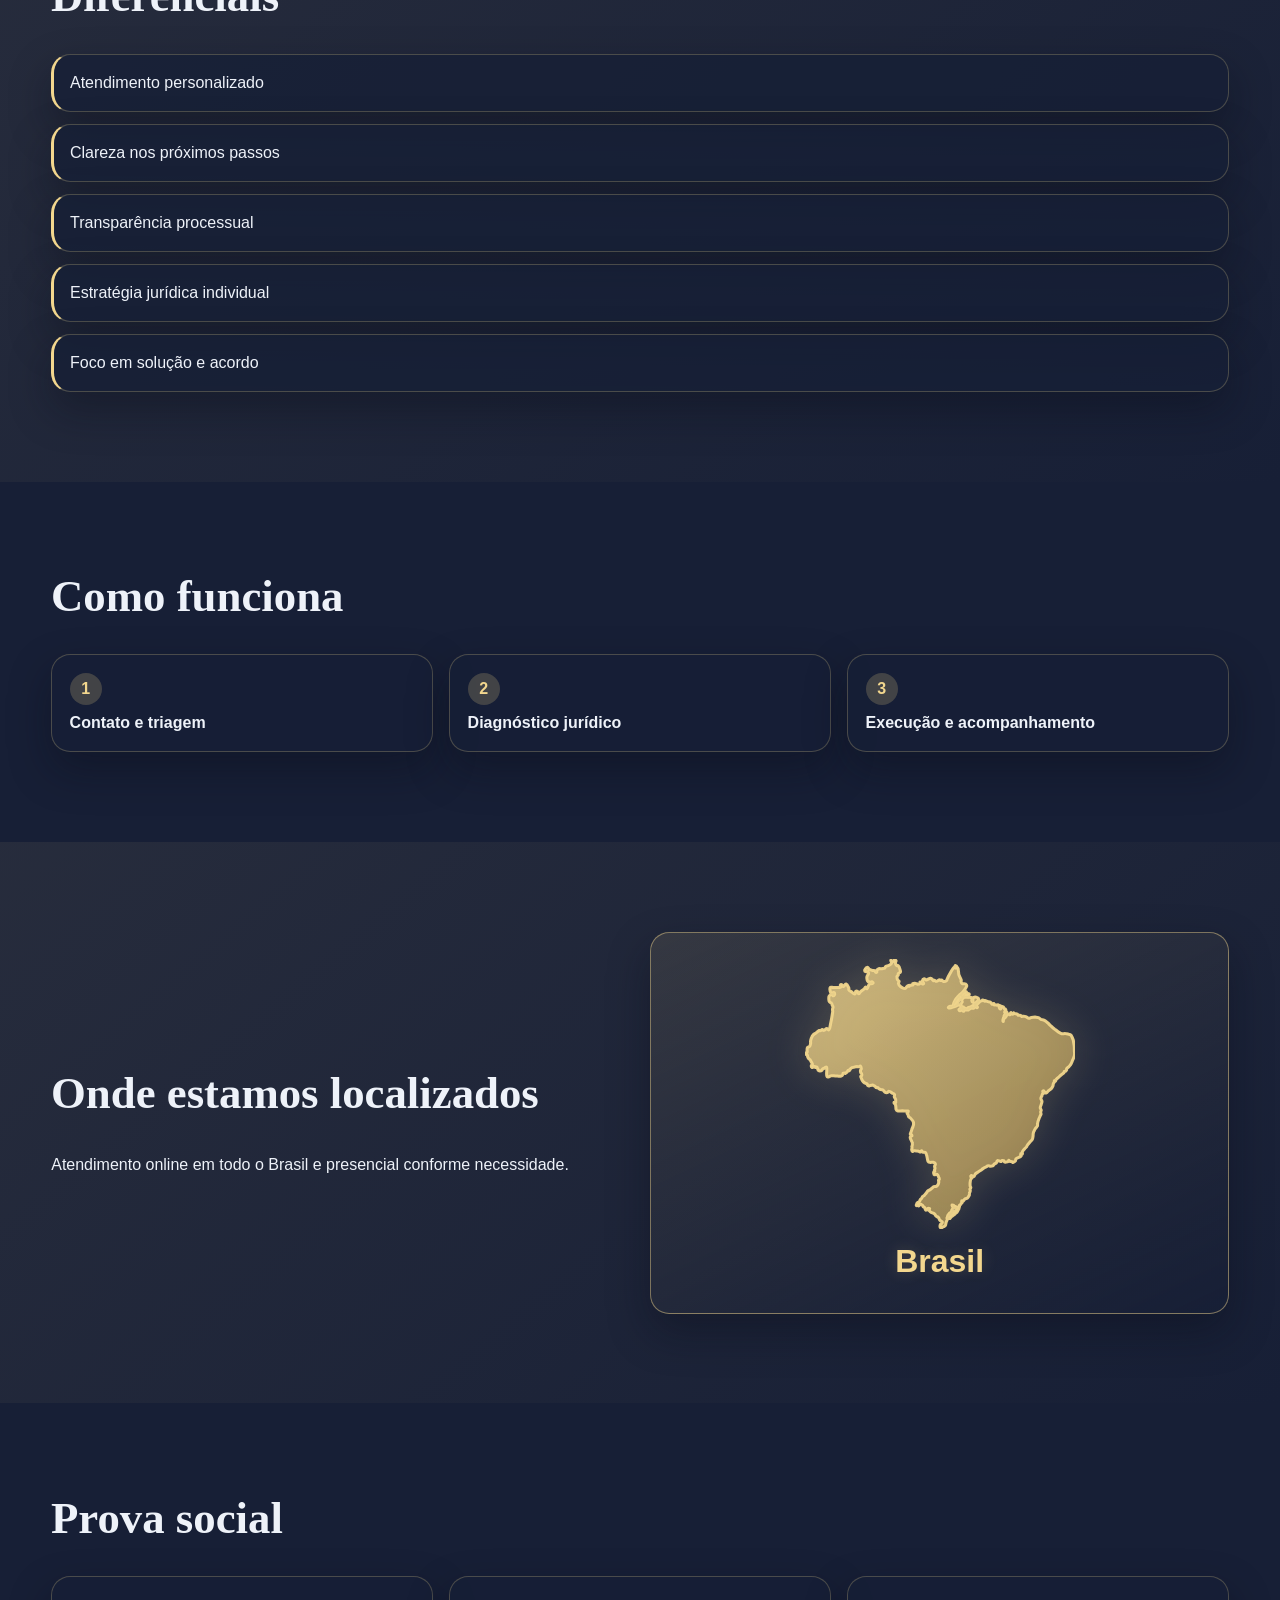
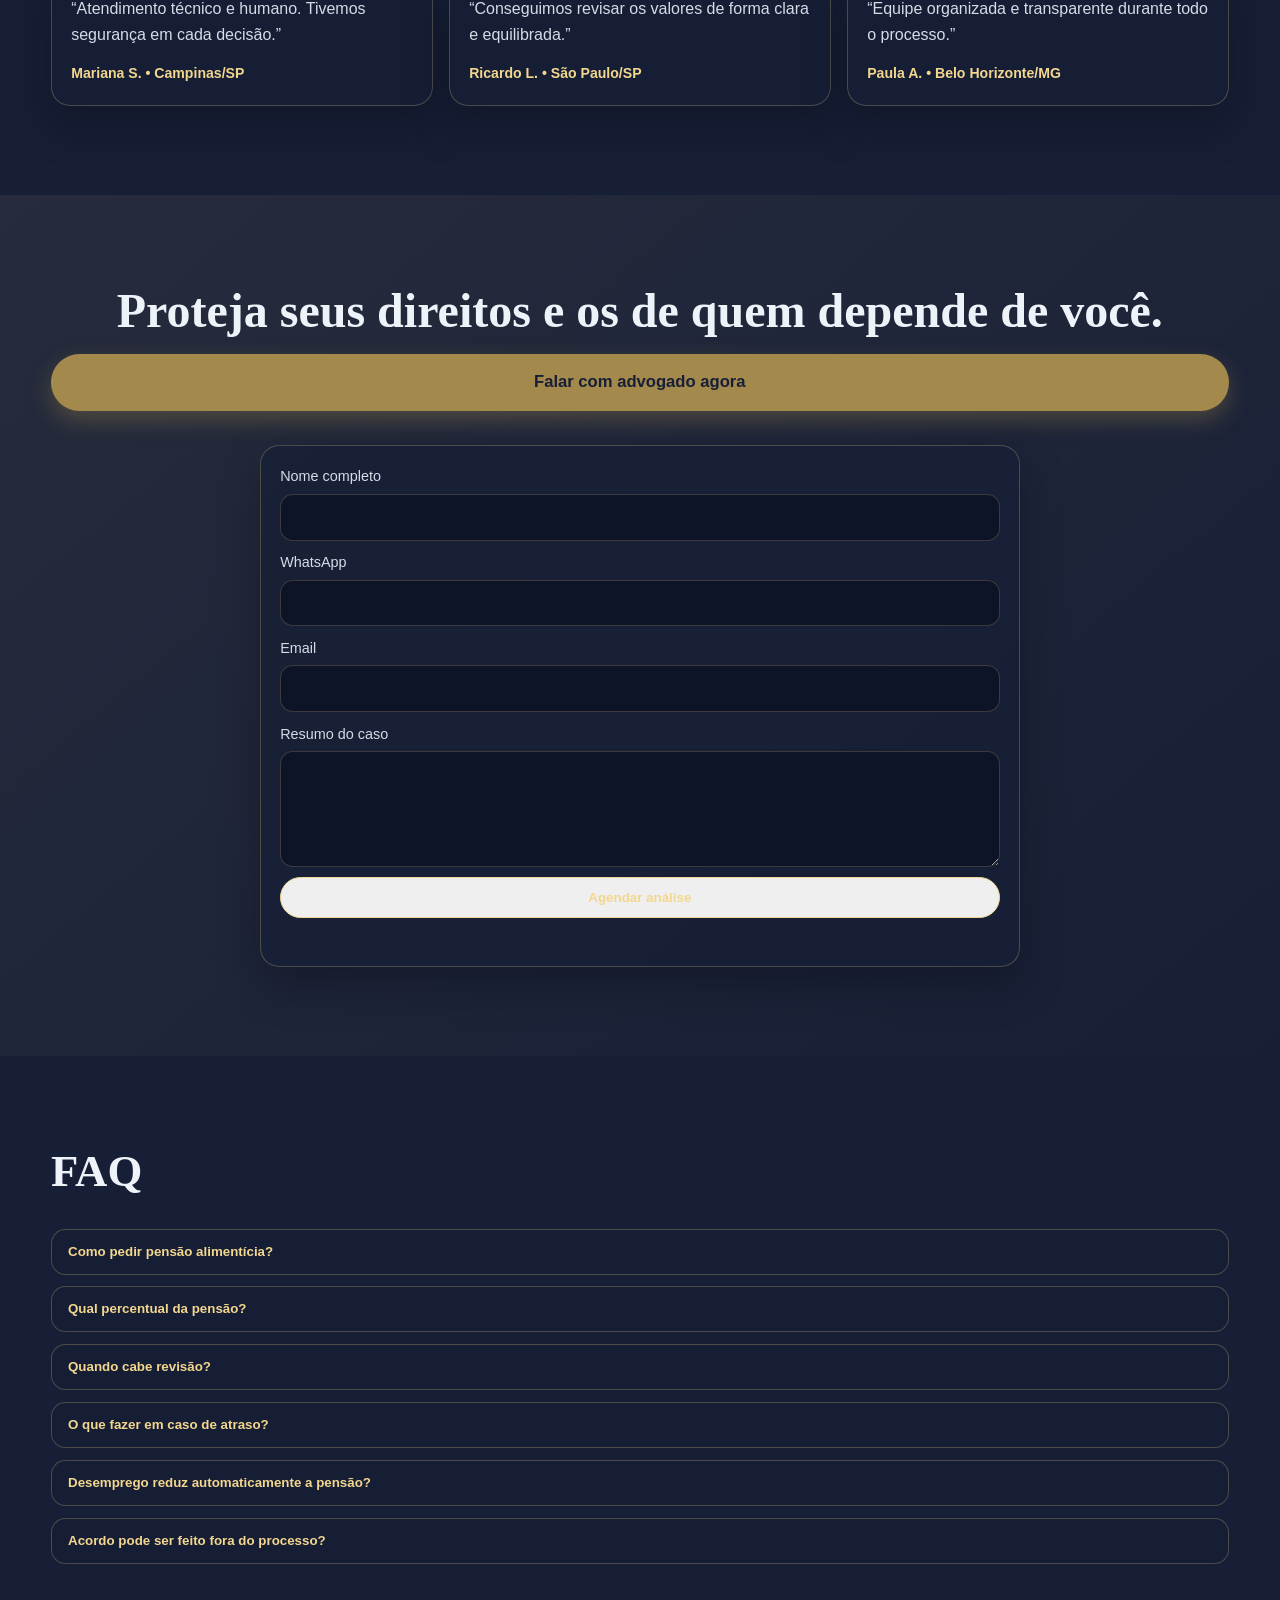
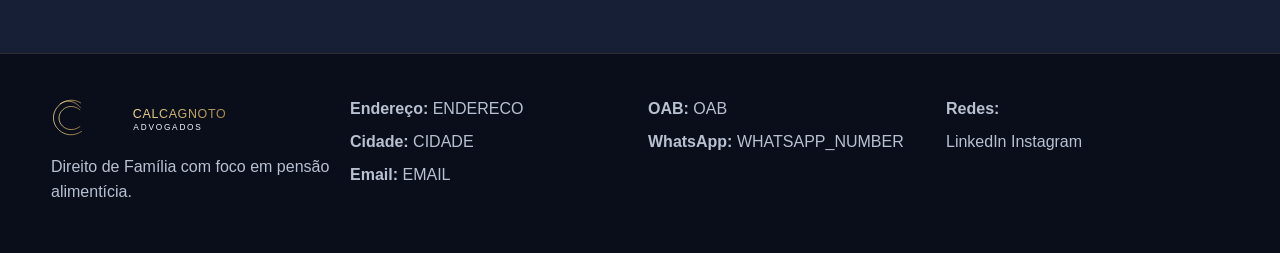
==== commit e27b399e: "feat: destacar mapa real do Brasil na seção de localização" ====
--- a/index.html
+++ b/index.html
@@ -26,7 +26,7 @@
         <a href="#atuacao">Atuação</a>
         <a href="#sobre">Escritório</a>
         <a href="#faq">FAQ</a>
-        <a class="nav-cta btn-whatsapp" href="https://wa.me/WHATSAPP_NUMBER" target="_blank" rel="noopener">Falar no WhatsApp</a>
+        <a class="nav-cta" href="https://wa.me/WHATSAPP_NUMBER" target="_blank" rel="noopener">Falar no WhatsApp</a>
       </nav>
     </div>
   </header>
@@ -51,7 +51,7 @@
             <li>Formalização de acordos</li>
           </ul>
           <div class="hero-actions">
-            <a class="btn btn-primary btn-whatsapp" href="https://wa.me/WHATSAPP_NUMBER" target="_blank" rel="noopener"><span>Falar no WhatsApp</span></a>
+            <a class="btn btn-primary" href="https://wa.me/WHATSAPP_NUMBER" target="_blank" rel="noopener"><span>Falar no WhatsApp</span></a>
             <a class="btn btn-outline" href="#contato"><span>Agendar análise</span></a>
           </div>
         </div>
@@ -110,7 +110,7 @@
           </article>
         </div>
         <div class="section-cta">
-          <a class="btn btn-primary btn-whatsapp" href="https://wa.me/WHATSAPP_NUMBER" target="_blank" rel="noopener"><span>Quero orientação sobre meu caso</span></a>
+          <a class="btn btn-primary" href="https://wa.me/WHATSAPP_NUMBER" target="_blank" rel="noopener"><span>Quero orientação sobre meu caso</span></a>
         </div>
       </div>
     </section>
@@ -183,15 +183,12 @@
       <div class="container map-grid">
         <div>
           <div class="section-head">
-            <h2>Área de atuação</h2>
+            <h2>Onde estamos localizados</h2>
           </div>
           <p>Atendimento online em todo o Brasil e presencial conforme necessidade.</p>
         </div>
         <div class="map-card" aria-hidden="true">
-          <svg viewBox="0 0 320 360">
-            <path d="M179 20l25 18 14 22 28 8 18 26-10 21 22 16-6 23 21 15-4 24 18 18-10 25-24 6-12 26-18 8-20-10-14 16-26-4-18 12-26-6-20 12-18-14-10-20-22-2-10-18 8-26-14-18 6-24-14-18 10-22-10-20 14-20-6-22 18-12 16-18 24 2 12-22 30-4 22 10 20-12z" fill="none" stroke="currentColor" stroke-width="2" />
-            <path d="M185 52l16 10 10 18 22 6 10 20-10 18 18 12-4 18 12 10-6 18 12 12-6 18-18 6-8 16-12 6-18-8-12 12-18-2-12 8-18-4-14 8-12-10-6-12-14-2-6-12 6-16-8-10 4-16-8-12 6-14-6-12 8-14-4-14 12-8 10-12 16 2 8-14 18-2 14 6 12-8z" fill="rgba(243,215,142,0.16)" />
-          </svg>
+          <img class="map-brasil-img" src="assets/mapa-brasil.svg" alt="Mapa do Brasil em destaque dourado" width="420" height="420" loading="lazy" decoding="async" />
           <strong>Brasil</strong>
         </div>
       </div>
@@ -213,7 +210,7 @@
     <section id="contato" class="section section-alt">
       <div class="container cta-final">
         <h2>Proteja seus direitos e os de quem depende de você.</h2>
-        <a class="btn btn-primary btn-large btn-whatsapp" href="https://wa.me/WHATSAPP_NUMBER" target="_blank" rel="noopener"><span>Falar com advogado agora</span></a>
+        <a class="btn btn-primary btn-large" href="https://wa.me/WHATSAPP_NUMBER" target="_blank" rel="noopener"><span>Falar com advogado agora</span></a>
         <form class="contact-form" id="contactForm" novalidate>
           <label>Nome completo<input type="text" name="nome" required /></label>
           <label>WhatsApp<input type="tel" name="telefone" required /></label>
--- a/styles.css
+++ b/styles.css
@@ -98,11 +98,11 @@
 }
 
 .logo img {
-  width: min(22rem, 48vw);
+  width: min(26rem, 56vw);
   height: auto;
-  max-height: 3.6rem;
+  max-height: none;
   object-fit: contain;
-  border-radius: 0.4rem;
+  border-radius: 0;
 }
 
 .site-nav {
@@ -512,13 +512,25 @@
 .map-card {
   display: grid;
   place-items: center;
-  padding: 1rem;
-  color: var(--gold-light);
-}
-
-.map-card svg {
-  width: 200px;
+  padding: 1.6rem 1.2rem;
+  color: var(--gold-light);
+  background: linear-gradient(155deg, rgba(243, 215, 142, 0.1), rgba(23, 31, 54, 0.95));
+  border-color: rgba(243, 215, 142, 0.46);
+}
+
+.map-card svg,
+.map-brasil-img {
+  width: min(270px, 84%);
   height: auto;
+  filter: drop-shadow(0 0 20px rgba(243, 215, 142, 0.22));
+}
+
+.map-card strong {
+  margin-top: 0.45rem;
+  font-size: 2rem;
+  font-weight: 700;
+  color: var(--gold-light);
+  text-shadow: 0 0 16px rgba(243, 215, 142, 0.2);
 }
 
 .testimonial-card {
@@ -722,8 +734,8 @@
   }
 
   .logo img {
-    width: min(14rem, 56vw);
-    max-height: 2.5rem;
+    width: min(17rem, 72vw);
+    max-height: none;
   }
 
   .site-nav {
@@ -791,6 +803,15 @@
   .footer-grid {
     grid-template-columns: 1fr;
   }
+
+  .map-card svg,
+  .map-brasil-img {
+    width: min(230px, 82%);
+  }
+
+  .map-card strong {
+    font-size: 1.65rem;
+  }
 }
 
 @media (max-width: 420px) {
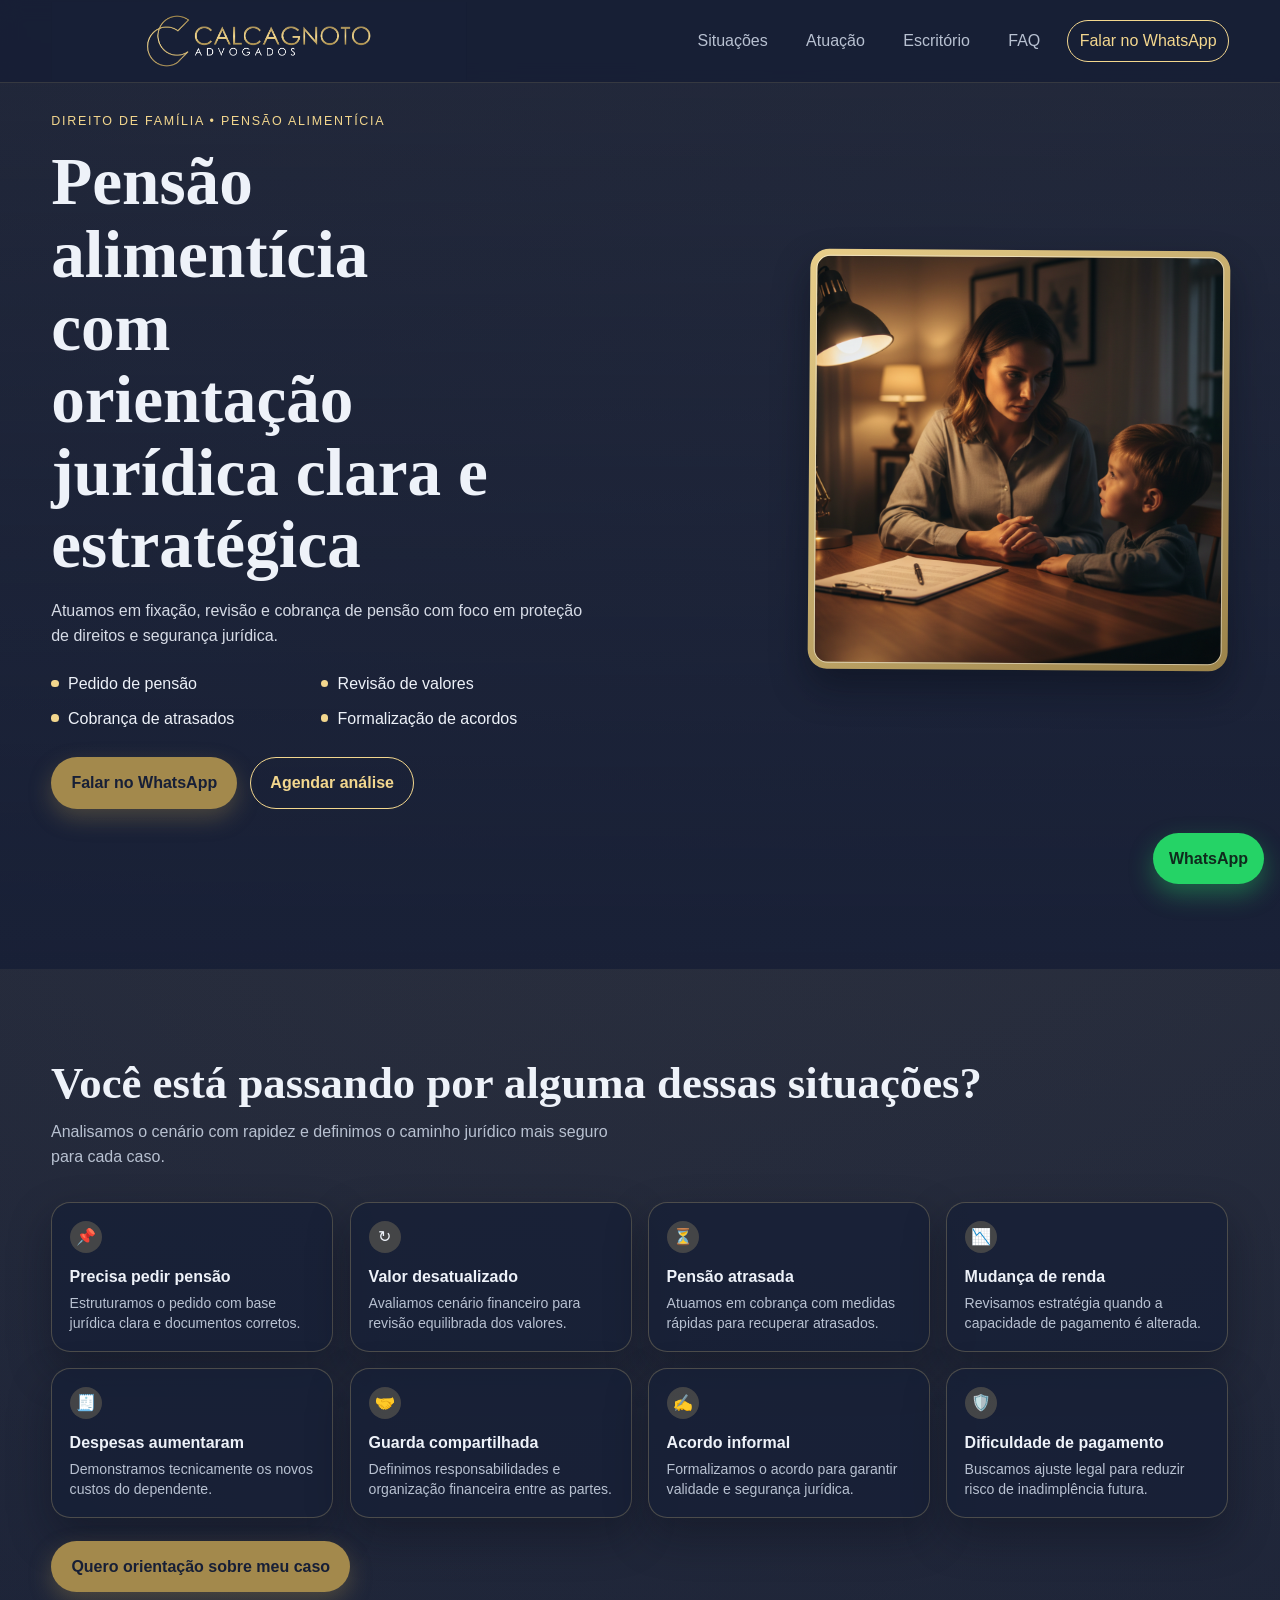
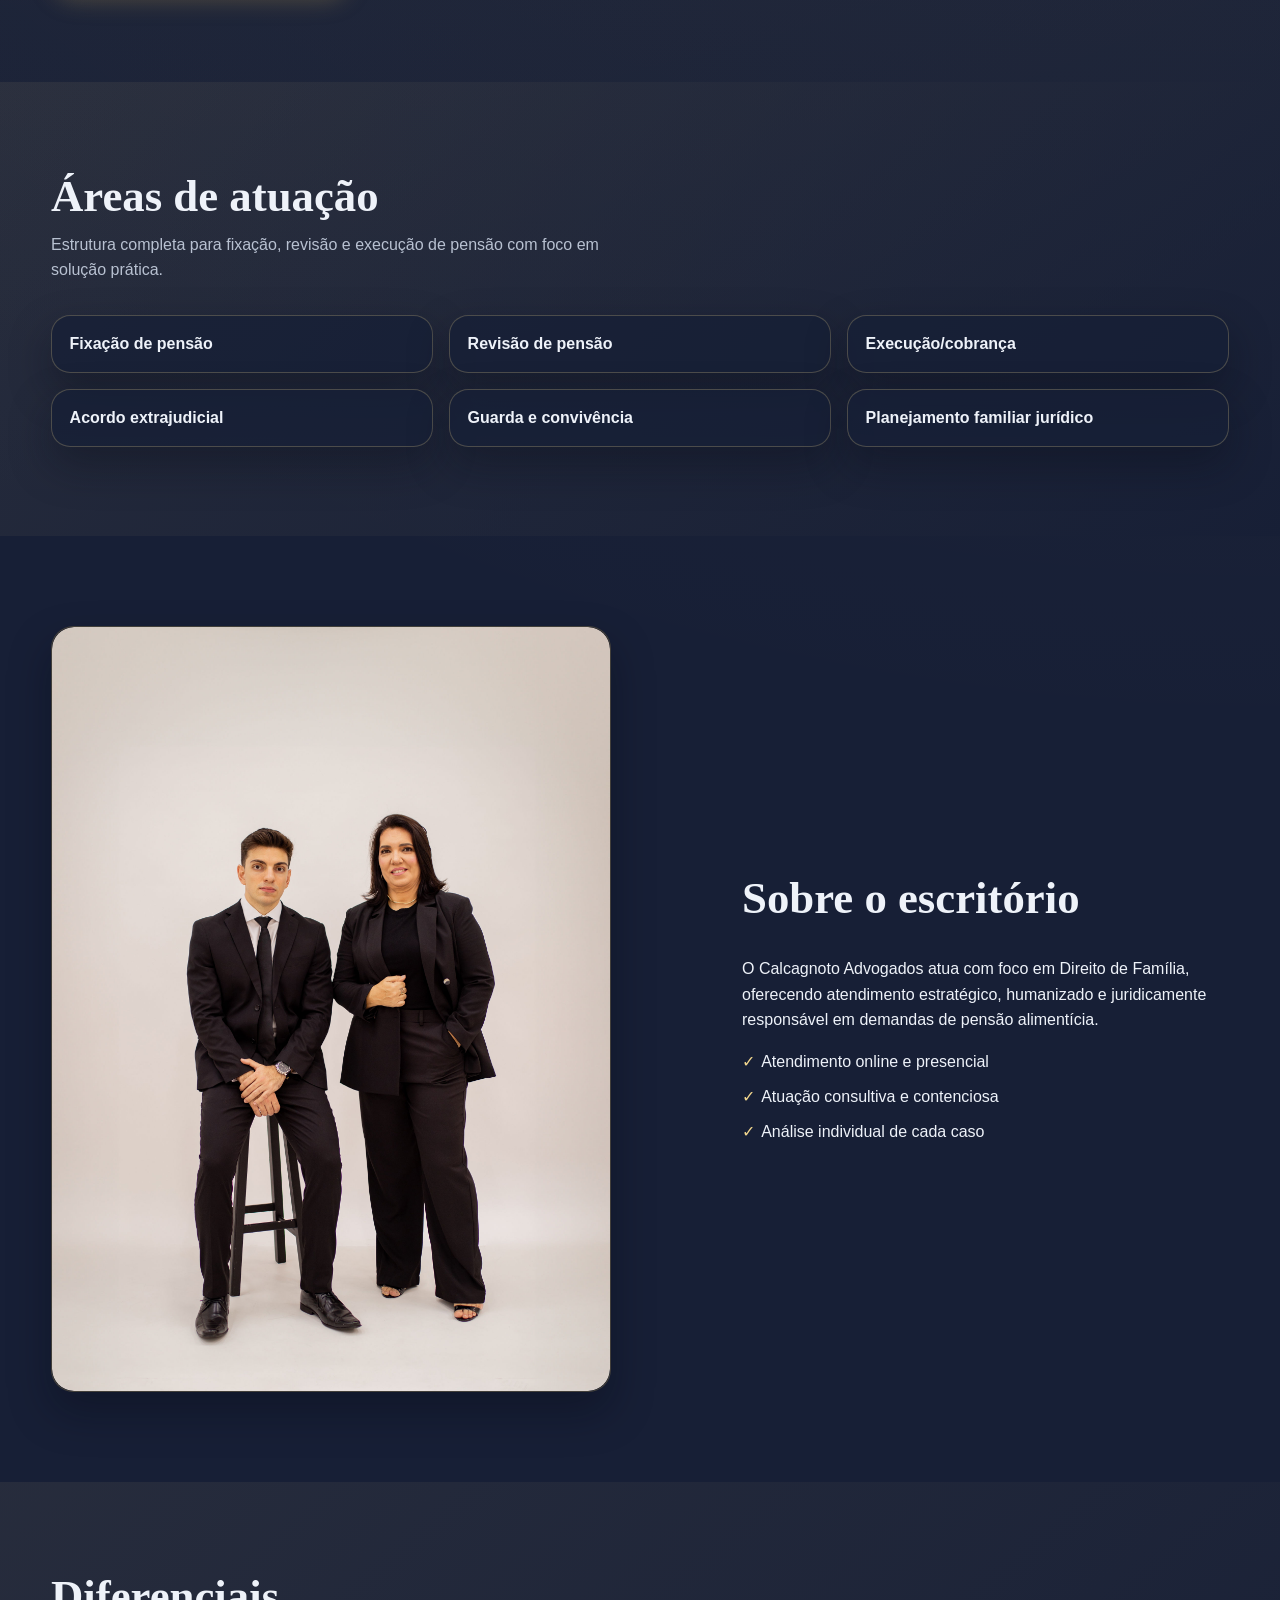
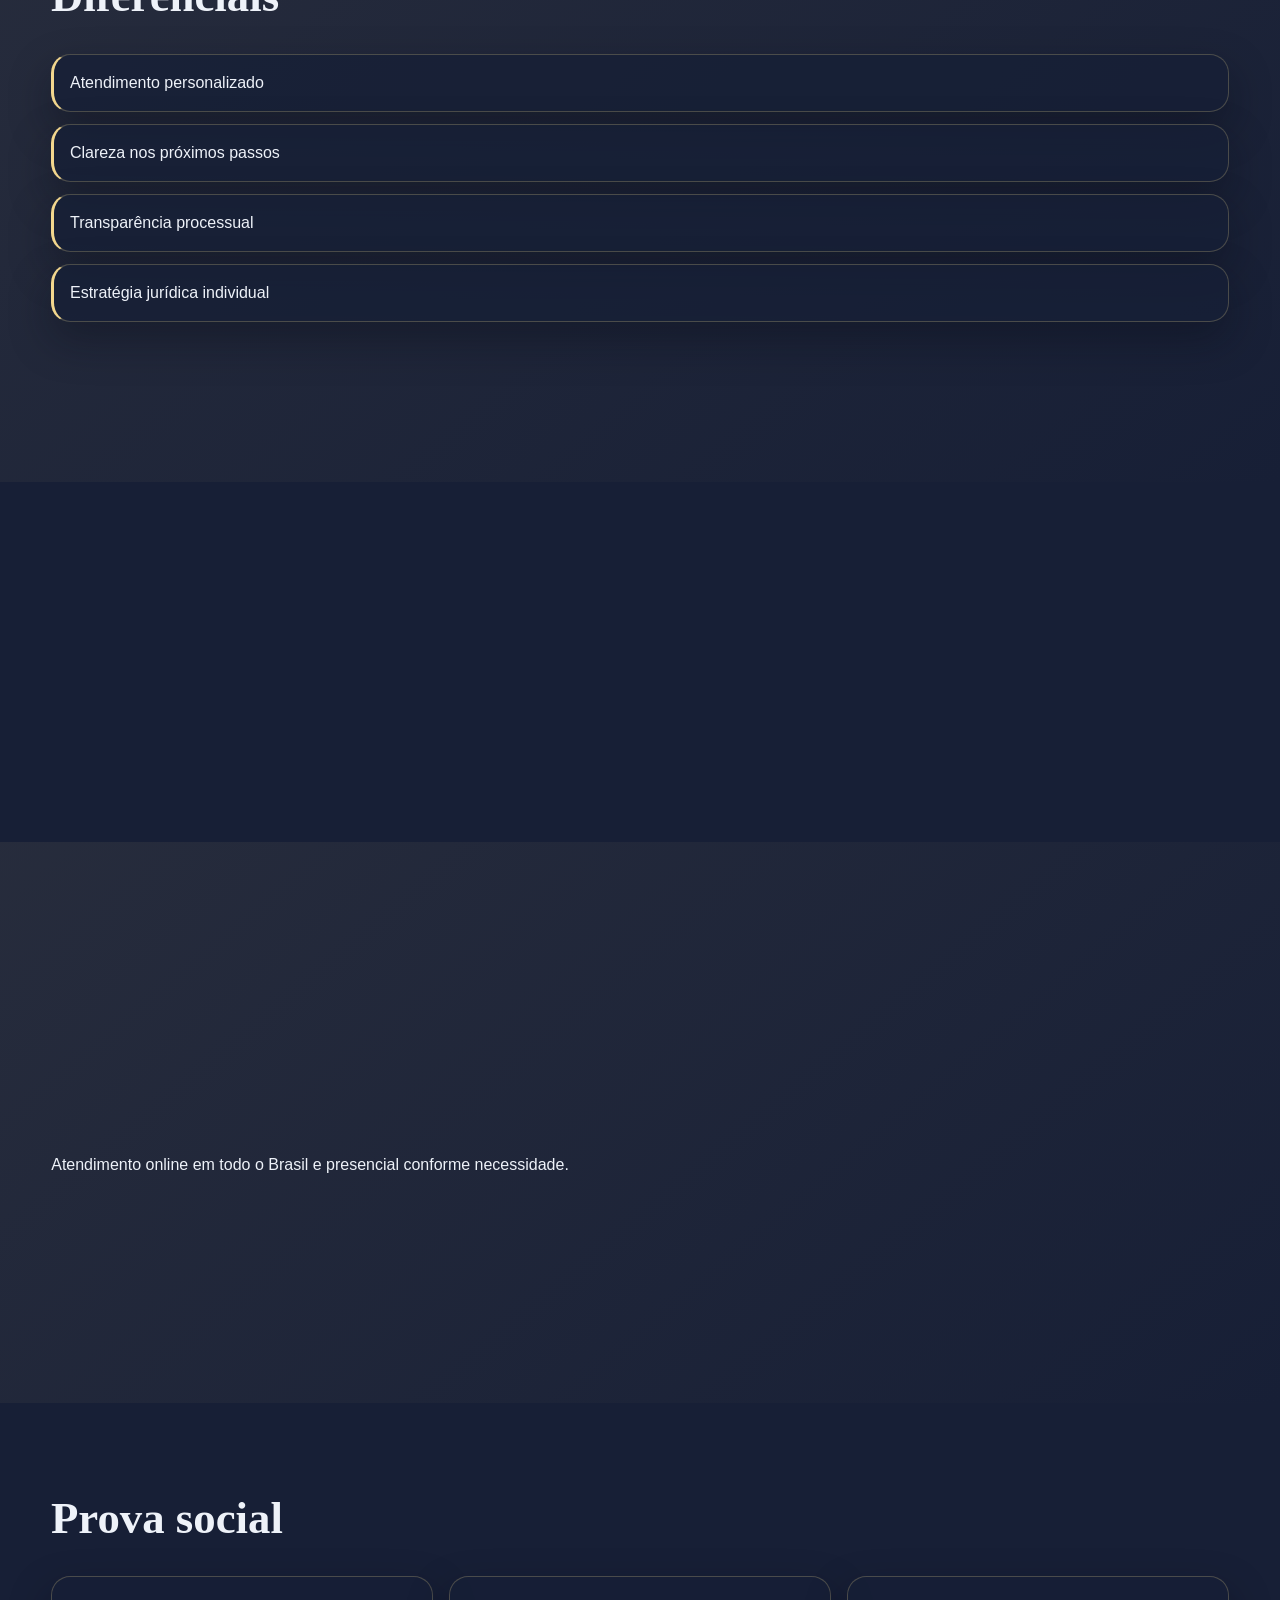
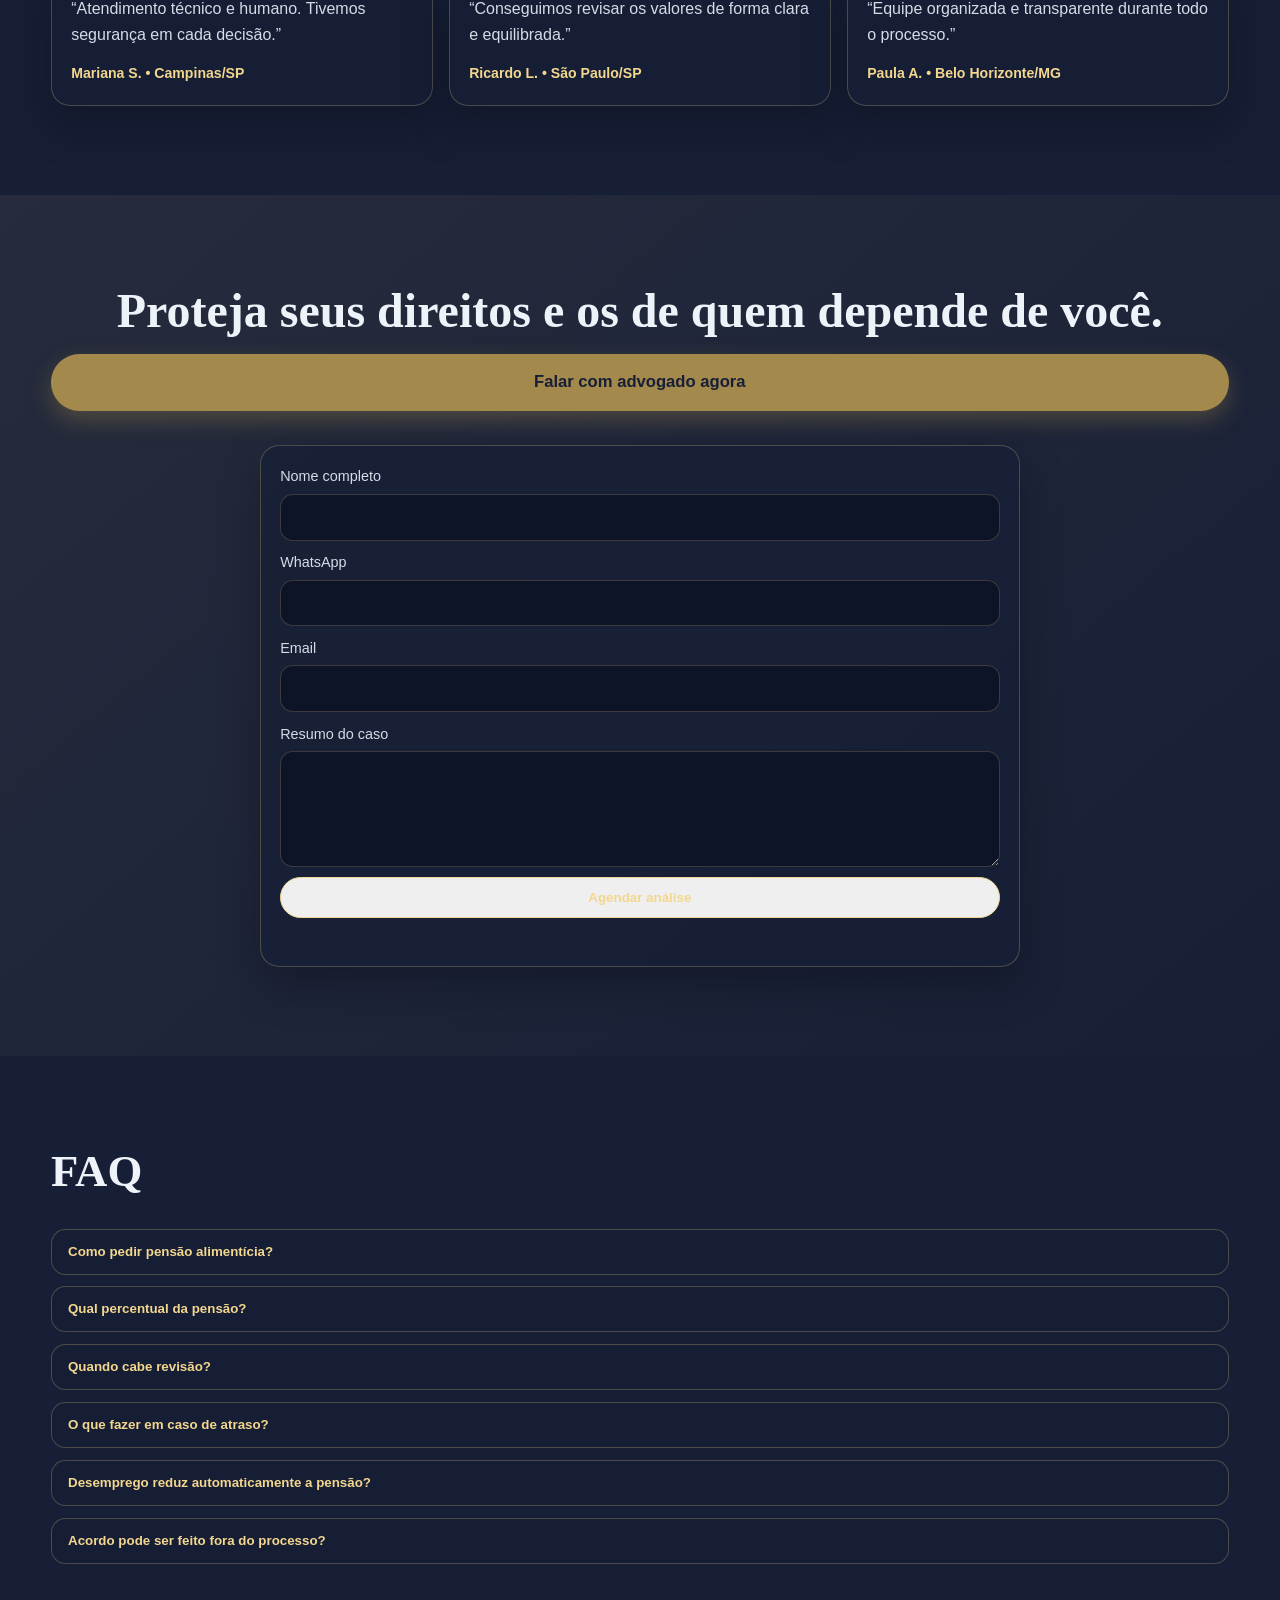
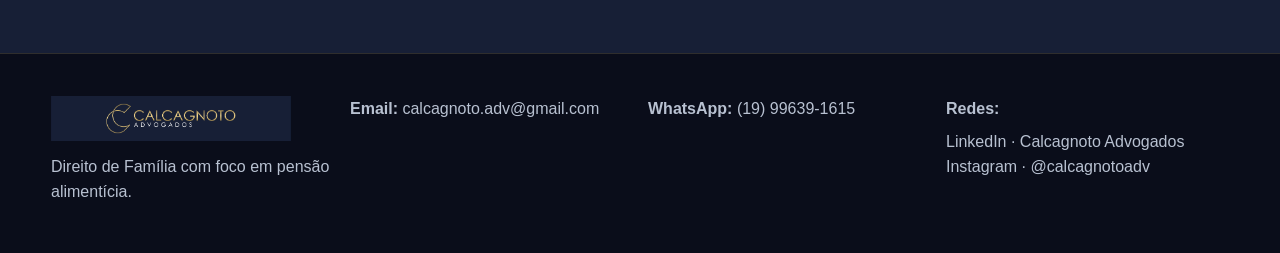
==== commit 553604a7: "chore: atualizar logos e metadados de compartilhamento" ====
--- a/index.html
+++ b/index.html
@@ -9,7 +9,18 @@
   <meta property="og:title" content="Calcagnoto Advogados | Pensão Alimentícia" />
   <meta property="og:description" content="Atuação em fixação, revisão e cobrança de pensão alimentícia com segurança jurídica." />
   <meta property="og:type" content="website" />
-  <meta property="og:image" content="https://images.unsplash.com/photo-1520607162513-77705c0f0d4a?auto=format&fit=crop&w=1200&q=80" />
+  <meta property="og:url" content="https://calcagnoto-pensao.vercel.app/" />
+  <meta property="og:site_name" content="Calcagnoto Advogados" />
+  <meta property="og:image" content="https://calcagnoto-pensao.vercel.app/assets/og-logo.png?v=2" />
+  <meta property="og:image:secure_url" content="https://calcagnoto-pensao.vercel.app/assets/og-logo.png?v=2" />
+  <meta property="og:image:type" content="image/png" />
+  <meta property="og:image:width" content="1200" />
+  <meta property="og:image:height" content="630" />
+  <meta property="og:image:alt" content="Logo Calcagnoto Advogados" />
+  <meta name="twitter:card" content="summary_large_image" />
+  <meta name="twitter:title" content="Calcagnoto Advogados | Pensão Alimentícia" />
+  <meta name="twitter:description" content="Atuação em fixação, revisão e cobrança de pensão alimentícia com segurança jurídica." />
+  <meta name="twitter:image" content="https://calcagnoto-pensao.vercel.app/assets/og-logo.png?v=2" />
   <link rel="icon" type="image/svg+xml" href="assets/logo-short.svg" />
   <link rel="shortcut icon" href="assets/logo-short.svg" />
   <link rel="stylesheet" href="styles.css" />
@@ -18,7 +29,7 @@
   <header class="site-header" id="siteHeader">
     <div class="container header-inner">
       <a class="logo" href="#hero" aria-label="Calcagnoto Advogados">
-        <img src="assets/logo-full.svg" alt="Calcagnoto Advogados" width="380" height="72" onerror="this.onerror=null;this.src='assets/logo-short.svg';" />
+        <img src="assets/CAPA LOGO 1Ativo 4LOGO BRANCA FUNDO AZUL.png" alt="Calcagnoto Advogados" width="1501" height="280" onerror="this.onerror=null;this.src='assets/logo-full.svg';" />
       </a>
       <button class="menu-toggle" id="menuToggle" aria-label="Abrir menu">Menu</button>
       <nav class="site-nav" id="siteNav">
@@ -26,7 +37,7 @@
         <a href="#atuacao">Atuação</a>
         <a href="#sobre">Escritório</a>
         <a href="#faq">FAQ</a>
-        <a class="nav-cta" href="https://wa.me/WHATSAPP_NUMBER" target="_blank" rel="noopener">Falar no WhatsApp</a>
+        <a class="nav-cta" href="https://wa.me/5519996391615" target="_blank" rel="noopener">Falar no WhatsApp</a>
       </nav>
     </div>
   </header>
@@ -51,7 +62,7 @@
             <li>Formalização de acordos</li>
           </ul>
           <div class="hero-actions">
-            <a class="btn btn-primary" href="https://wa.me/WHATSAPP_NUMBER" target="_blank" rel="noopener"><span>Falar no WhatsApp</span></a>
+            <a class="btn btn-primary" href="https://wa.me/5519996391615" target="_blank" rel="noopener"><span>Falar no WhatsApp</span></a>
             <a class="btn btn-outline" href="#contato"><span>Agendar análise</span></a>
           </div>
         </div>
@@ -110,7 +121,7 @@
           </article>
         </div>
         <div class="section-cta">
-          <a class="btn btn-primary" href="https://wa.me/WHATSAPP_NUMBER" target="_blank" rel="noopener"><span>Quero orientação sobre meu caso</span></a>
+          <a class="btn btn-primary" href="https://wa.me/5519996391615" target="_blank" rel="noopener"><span>Quero orientação sobre meu caso</span></a>
         </div>
       </div>
     </section>
@@ -210,7 +221,7 @@
     <section id="contato" class="section section-alt">
       <div class="container cta-final">
         <h2>Proteja seus direitos e os de quem depende de você.</h2>
-        <a class="btn btn-primary btn-large" href="https://wa.me/WHATSAPP_NUMBER" target="_blank" rel="noopener"><span>Falar com advogado agora</span></a>
+        <a class="btn btn-primary btn-large" href="https://wa.me/5519996391615" target="_blank" rel="noopener"><span>Falar com advogado agora</span></a>
         <form class="contact-form" id="contactForm" novalidate>
           <label>Nome completo<input type="text" name="nome" required /></label>
           <label>WhatsApp<input type="tel" name="telefone" required /></label>
@@ -260,27 +271,24 @@
   <footer class="site-footer">
     <div class="container footer-grid">
       <div>
-        <img class="footer-logo" src="assets/logo-full.svg" alt="Calcagnoto Advogados" width="320" height="60" loading="lazy" decoding="async" onerror="this.onerror=null;this.src='assets/logo-short.svg';" />
+        <img class="footer-logo" src="assets/CAPA LOGO 1Ativo 4LOGO BRANCA FUNDO AZUL.png" alt="Calcagnoto Advogados" width="1501" height="280" loading="lazy" decoding="async" onerror="this.onerror=null;this.src='assets/logo-full.svg';" />
         <p>Direito de Família com foco em pensão alimentícia.</p>
       </div>
       <div>
-        <p><strong>Endereço:</strong> ENDERECO</p>
-        <p><strong>Cidade:</strong> CIDADE</p>
-        <p><strong>Email:</strong> EMAIL</p>
-      </div>
-      <div>
-        <p><strong>OAB:</strong> OAB</p>
-        <p><strong>WhatsApp:</strong> WHATSAPP_NUMBER</p>
+        <p><strong>Email:</strong> <a href="mailto:calcagnoto.adv@gmail.com">calcagnoto.adv@gmail.com</a></p>
+      </div>
+      <div>
+        <p><strong>WhatsApp:</strong> <a href="https://wa.me/5519996391615" target="_blank" rel="noopener">(19) 99639-1615</a></p>
       </div>
       <div>
         <p><strong>Redes:</strong></p>
-        <a href="LINKS_SOCIAIS" target="_blank" rel="noopener">LinkedIn</a>
-        <a href="LINKS_SOCIAIS" target="_blank" rel="noopener">Instagram</a>
+        <a href="https://www.linkedin.com/company/calcagnoto-advogados/" target="_blank" rel="noopener">LinkedIn · Calcagnoto Advogados</a>
+        <a href="https://www.instagram.com/calcagnotoadv/" target="_blank" rel="noopener">Instagram · @calcagnotoadv</a>
       </div>
     </div>
   </footer>
 
-  <a class="whatsapp-float btn-whatsapp" href="https://wa.me/WHATSAPP_NUMBER" target="_blank" rel="noopener" aria-label="Falar no WhatsApp">WhatsApp</a>
+  <a class="whatsapp-float btn-whatsapp" href="https://wa.me/5519996391615" target="_blank" rel="noopener" aria-label="Falar no WhatsApp">WhatsApp</a>
 
   <script src="script.js"></script>
 </body>
--- a/styles.css
+++ b/styles.css
@@ -654,7 +654,7 @@
   width: auto;
   height: 2.8rem;
   margin-bottom: 0.8rem;
-  border-radius: 0.5rem;
+  border-radius: 0;
 }
 
 .site-footer p,
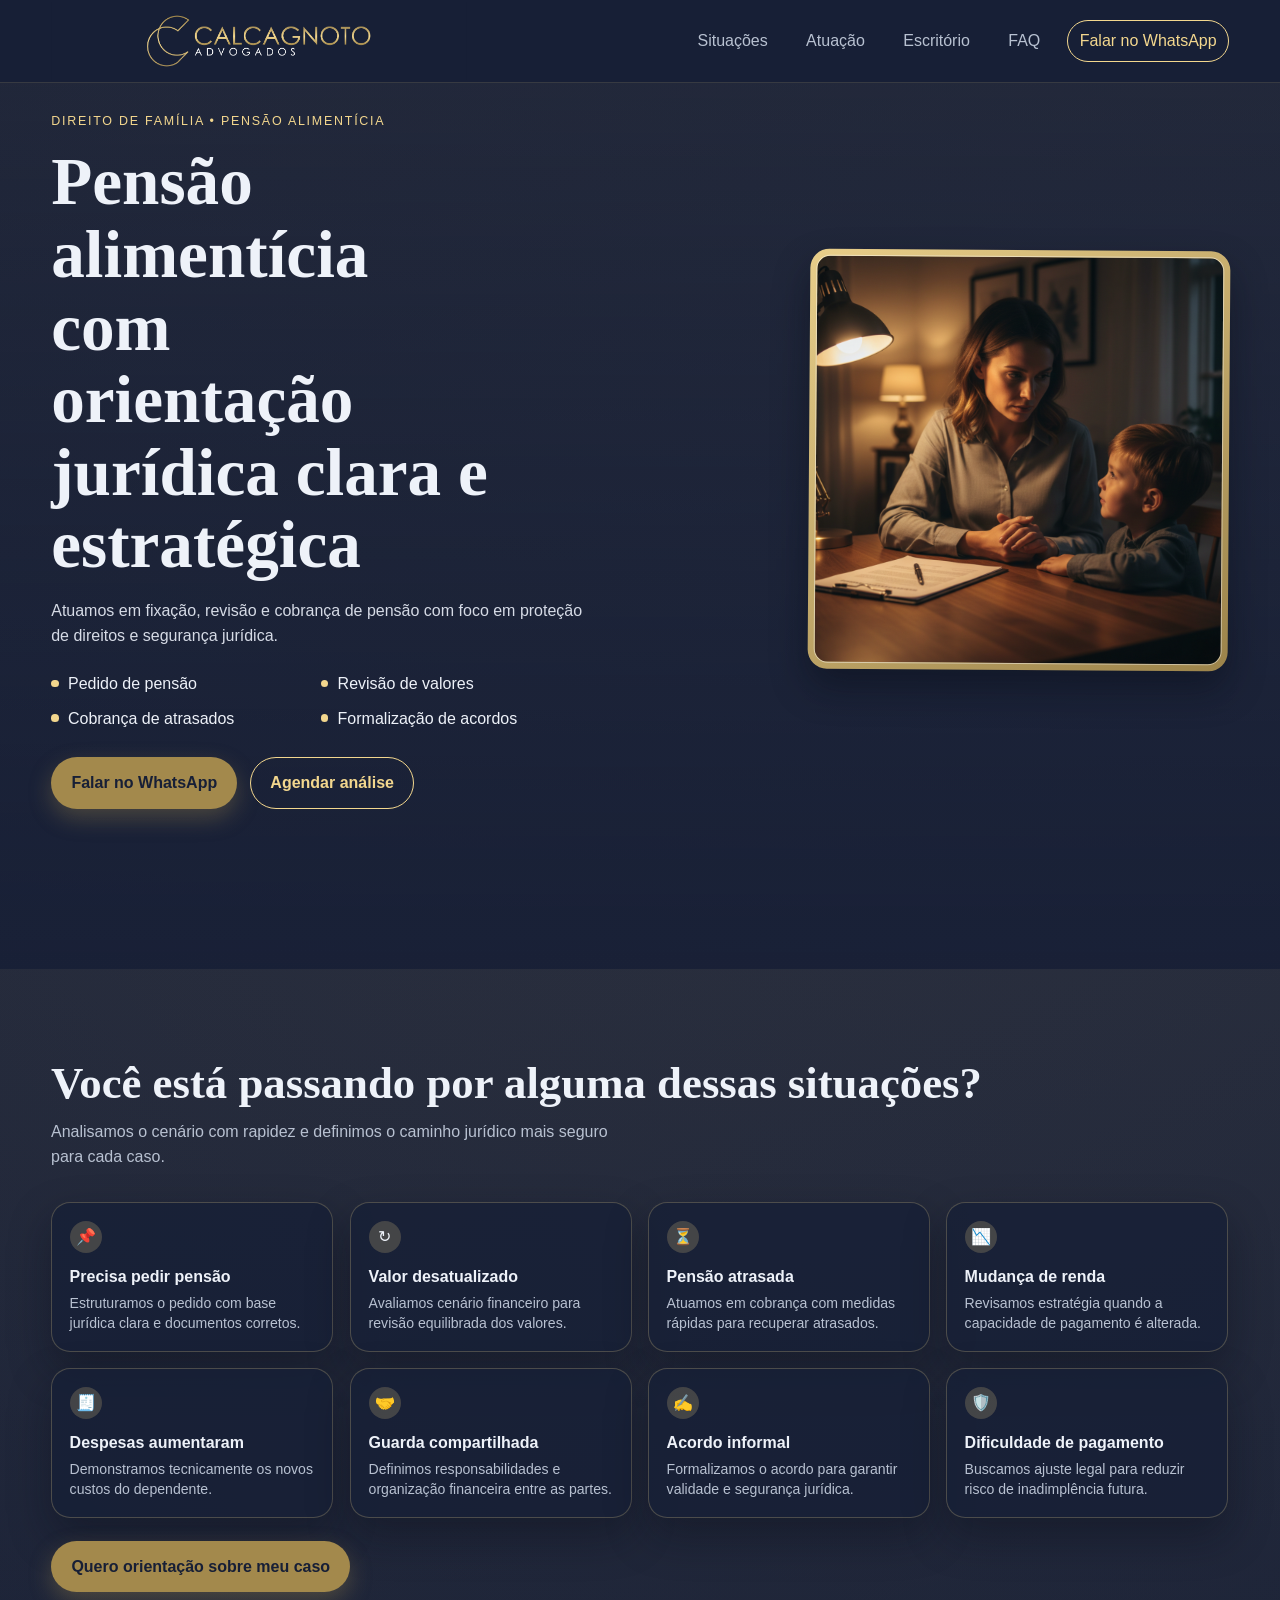
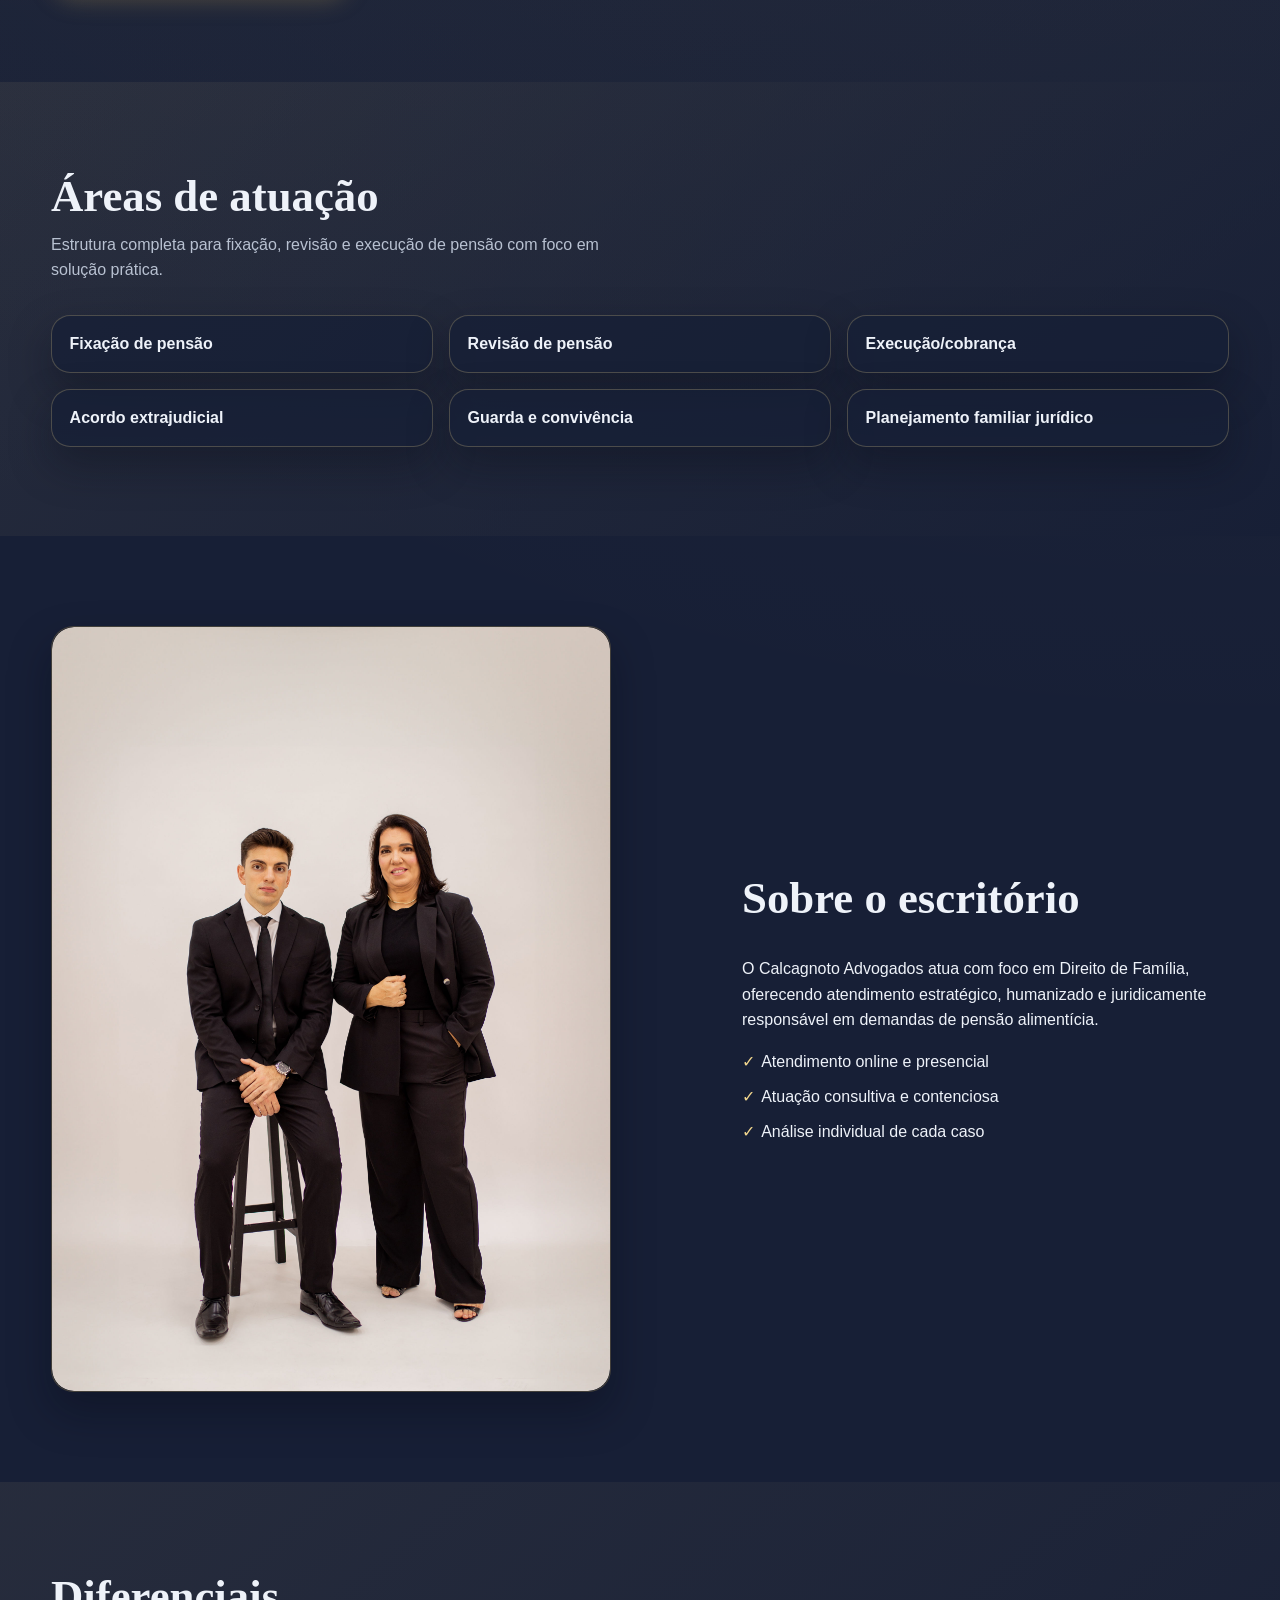
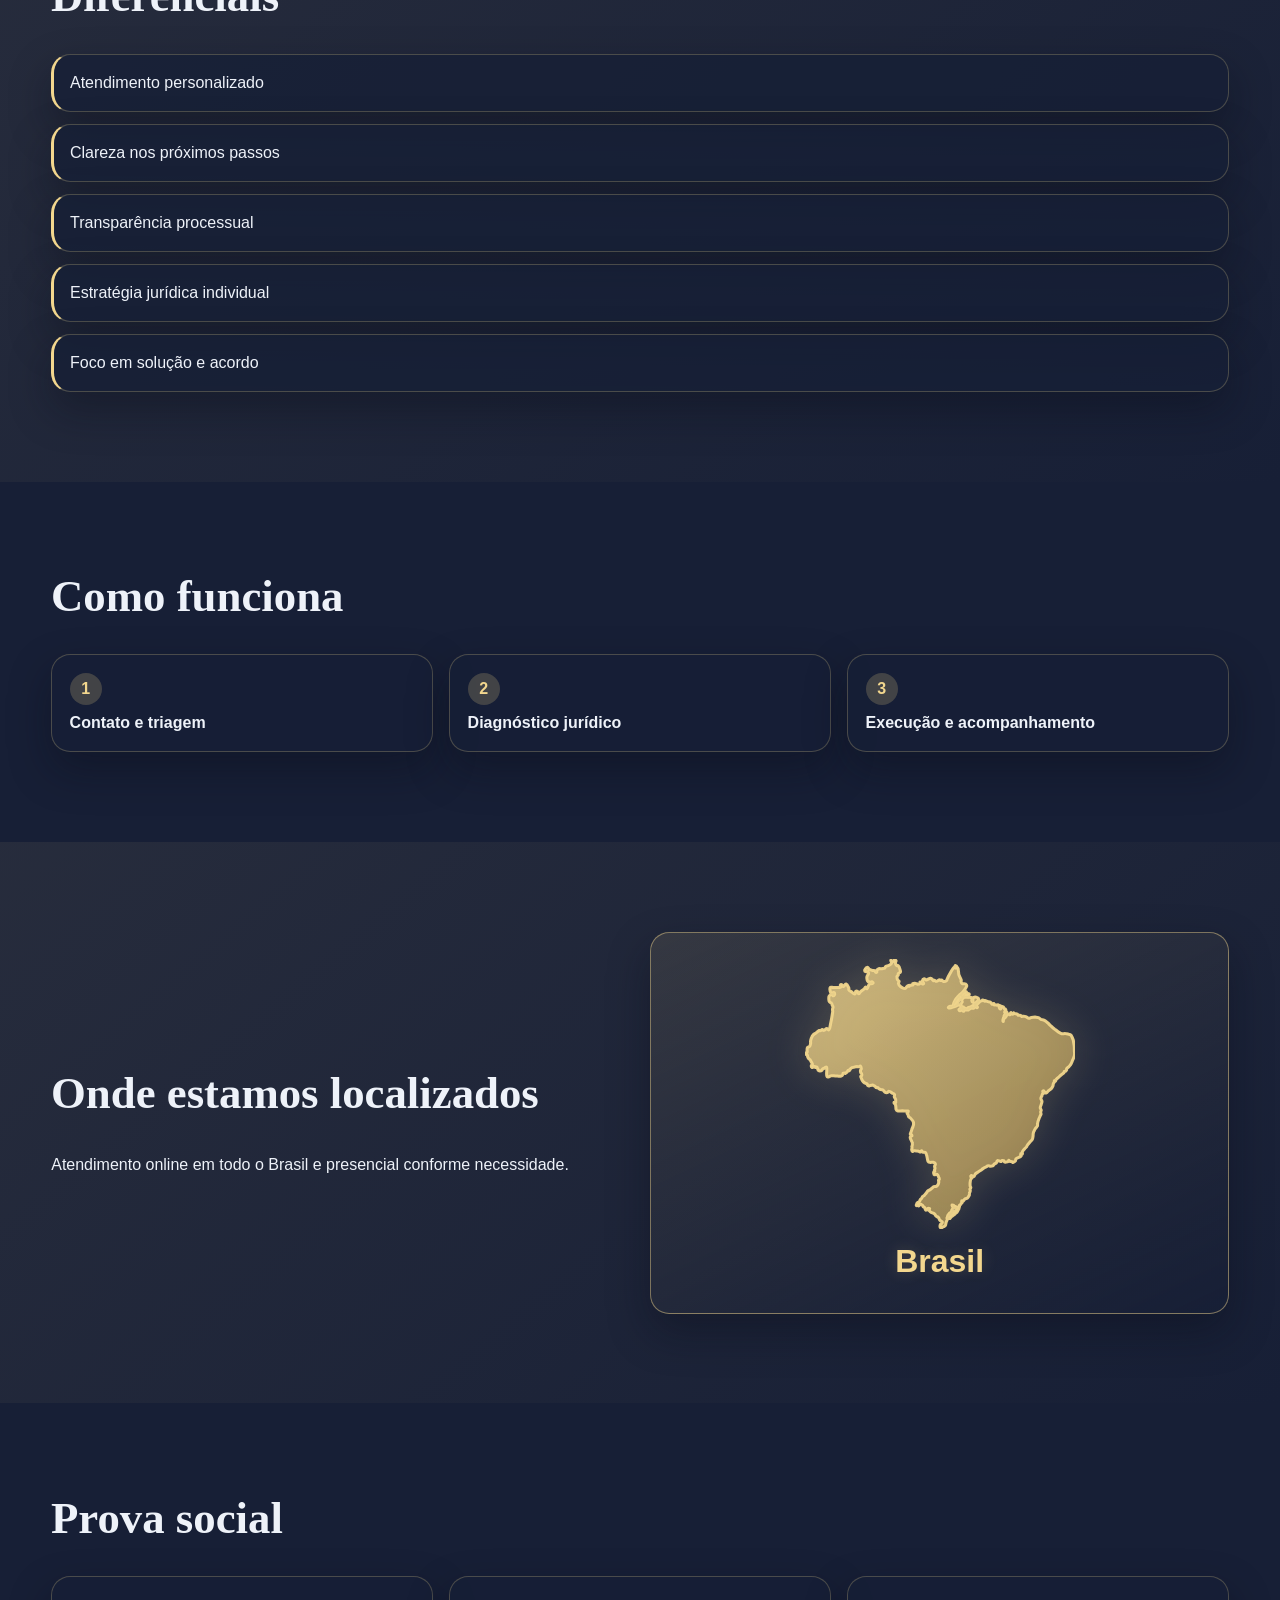
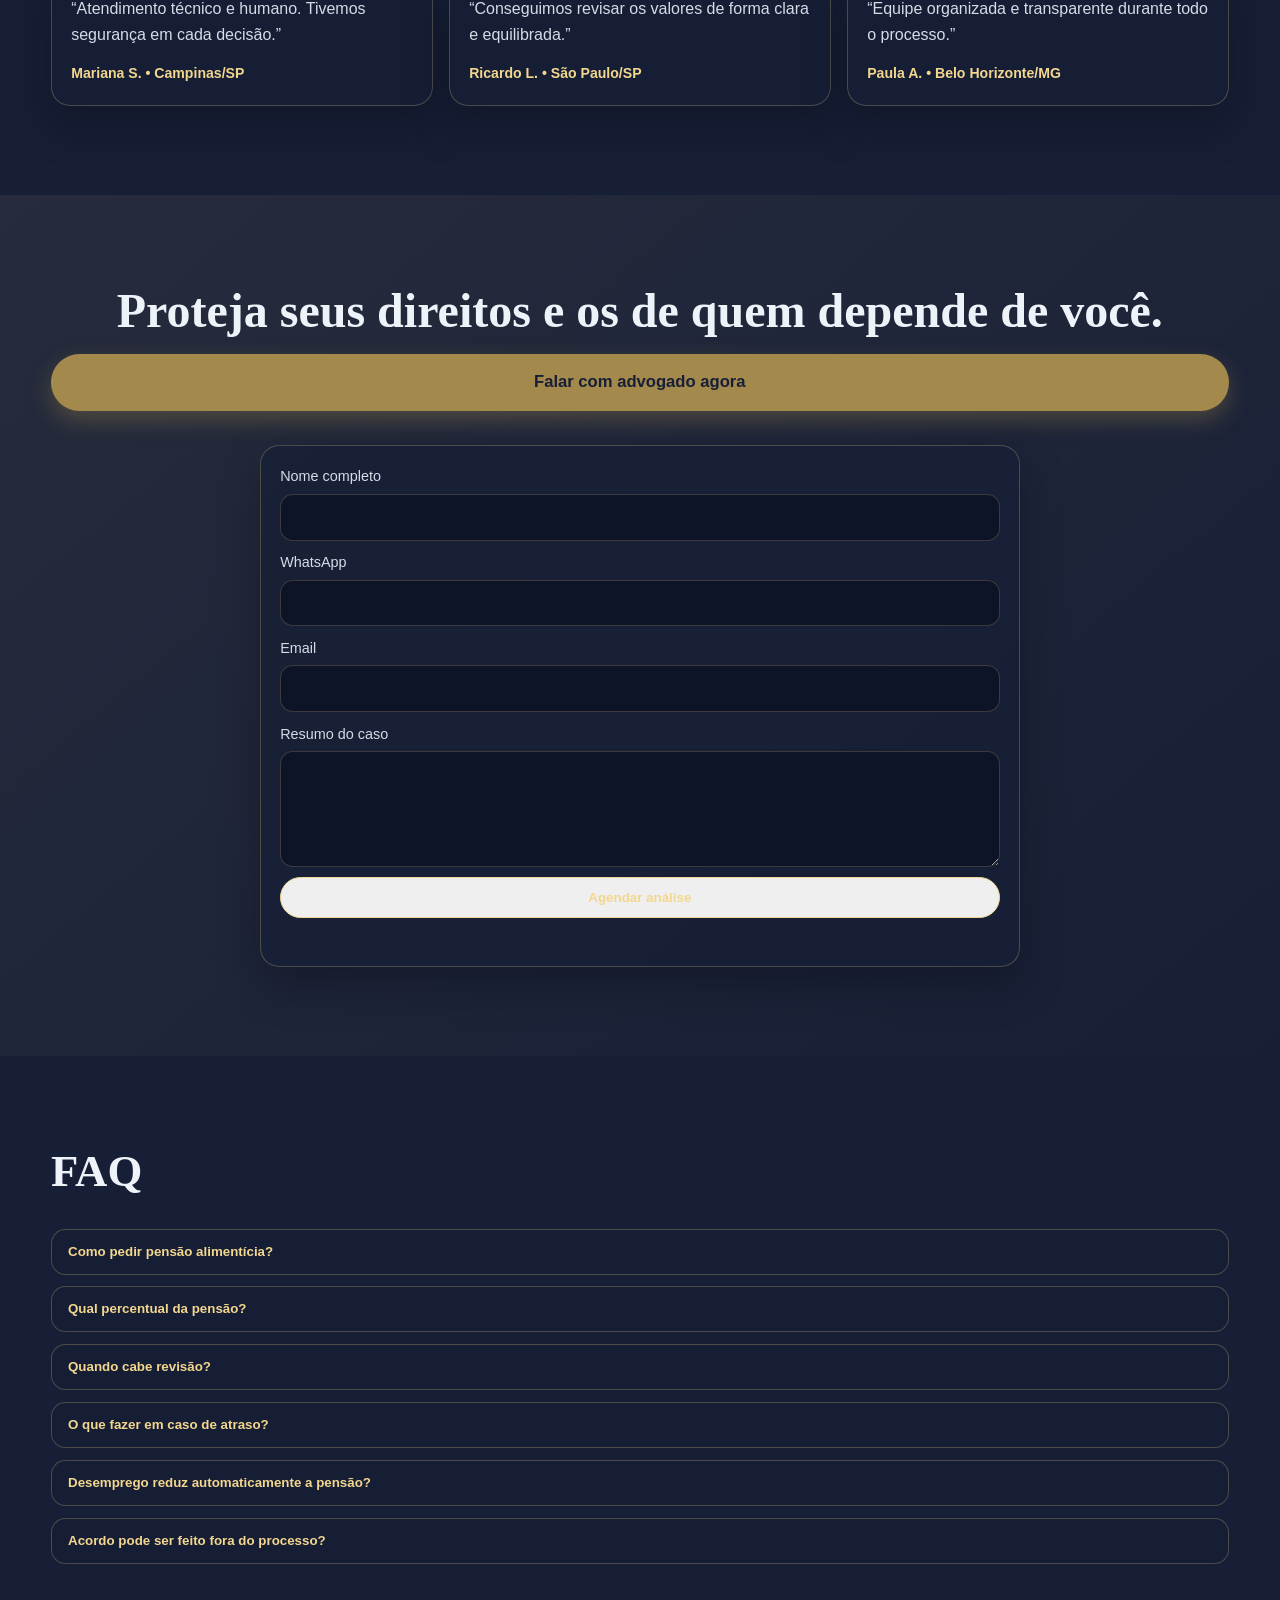
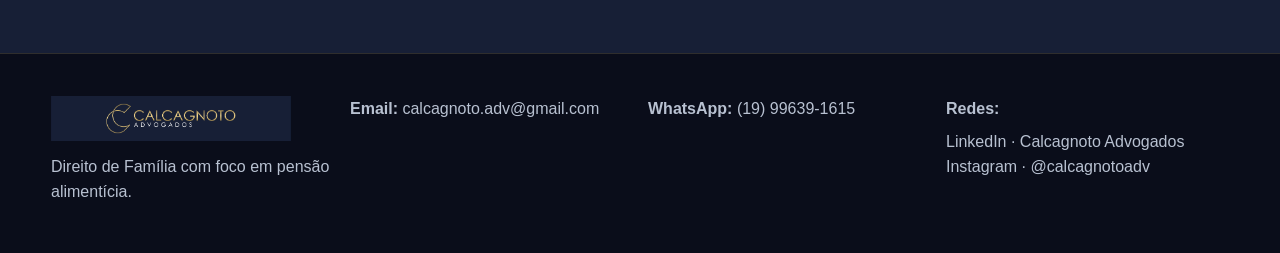
==== commit b58452df: "feat: ajustar mobile, favicon e envio do formulário via webhook" ====
--- a/index.html
+++ b/index.html
@@ -21,8 +21,9 @@
   <meta name="twitter:title" content="Calcagnoto Advogados | Pensão Alimentícia" />
   <meta name="twitter:description" content="Atuação em fixação, revisão e cobrança de pensão alimentícia com segurança jurídica." />
   <meta name="twitter:image" content="https://calcagnoto-pensao.vercel.app/assets/og-logo.png?v=2" />
-  <link rel="icon" type="image/svg+xml" href="assets/logo-short.svg" />
-  <link rel="shortcut icon" href="assets/logo-short.svg" />
+  <link rel="icon" type="image/png" href="assets/logo-c.png" />
+  <link rel="shortcut icon" href="assets/logo-c.png" />
+  <link rel="apple-touch-icon" href="assets/logo-c.png" />
   <link rel="stylesheet" href="styles.css" />
 </head>
 <body>
@@ -288,8 +289,6 @@
     </div>
   </footer>
 
-  <a class="whatsapp-float btn-whatsapp" href="https://wa.me/5519996391615" target="_blank" rel="noopener" aria-label="Falar no WhatsApp">WhatsApp</a>
-
   <script src="script.js"></script>
 </body>
 </html>
--- a/styles.css
+++ b/styles.css
@@ -9,8 +9,6 @@
   --card-bg: rgba(23, 31, 54, 0.78);
   --card-border: rgba(243, 215, 142, 0.24);
   --shadow-soft: 0 18px 42px rgba(7, 10, 22, 0.36);
-  --whatsapp-green: #25d366;
-  --whatsapp-green-dark: #1fa855;
 }
 
 * {
@@ -78,9 +76,8 @@
   left: 0;
   right: 0;
   z-index: 90;
-  background: rgba(23, 31, 54, 0.9);
+  background: var(--blue-dark);
   border-bottom: 1px solid rgba(243, 215, 142, 0.14);
-  backdrop-filter: blur(10px);
 }
 
 .header-inner {
@@ -126,11 +123,6 @@
 .nav-cta {
   border: 1px solid var(--gold-light);
   color: var(--gold-light) !important;
-}
-
-.nav-cta.btn-whatsapp {
-  border-color: var(--whatsapp-green);
-  color: var(--whatsapp-green) !important;
 }
 
 .menu-toggle {
@@ -314,26 +306,6 @@
   background: rgba(255, 255, 255, 0.22);
 }
 
-.btn-whatsapp {
-  background: var(--whatsapp-green);
-  border-color: var(--whatsapp-green);
-  color: #0f2a1d !important;
-  box-shadow: 0 10px 24px rgba(37, 211, 102, 0.34);
-}
-
-.btn-whatsapp::before {
-  background: rgba(255, 255, 255, 0.2);
-}
-
-.nav-cta.btn-whatsapp:hover {
-  background: rgba(37, 211, 102, 0.12);
-}
-
-.btn-whatsapp:hover {
-  background: var(--whatsapp-green-dark);
-  border-color: var(--whatsapp-green-dark);
-}
-
 .btn-outline {
   border-color: var(--gold-light);
   color: var(--gold-light);
@@ -663,23 +635,6 @@
   margin-bottom: 0.45rem;
 }
 
-.whatsapp-float {
-  position: fixed;
-  right: 1rem;
-  bottom: 1rem;
-  z-index: 85;
-  background: var(--whatsapp-green);
-  color: #0f2a1d;
-  border-radius: 999px;
-  padding: 0.78rem 1rem;
-  font-weight: 700;
-  box-shadow: 0 10px 24px rgba(37, 211, 102, 0.38);
-}
-
-.whatsapp-float:hover {
-  transform: translateY(-1px);
-}
-
 @media (max-width: 1180px) {
   .hero-content {
     grid-template-columns: minmax(0, 1fr) minmax(240px, 340px);
@@ -729,6 +684,10 @@
 }
 
 @media (max-width: 760px) {
+  .header-inner {
+    min-height: 5.6rem;
+  }
+
   .menu-toggle {
     display: inline-flex;
   }
@@ -745,7 +704,7 @@
     left: 4%;
     border-radius: 1rem;
     border: 1px solid var(--card-border);
-    background: rgba(23, 31, 54, 0.96);
+    background: var(--blue-dark);
     padding: 0.7rem;
     display: none;
     flex-direction: column;
@@ -762,13 +721,22 @@
 
   .hero {
     min-height: auto;
-    padding-top: 6.4rem;
+    padding-top: 8.2rem;
   }
 
   .hero-content {
     grid-template-columns: 1fr;
+    padding-top: 1rem;
     padding-bottom: 3rem;
     gap: 1rem;
+  }
+
+  .hero-copy {
+    padding-top: 0.6rem;
+  }
+
+  .hero-kicker {
+    display: none;
   }
 
   .hero-side {
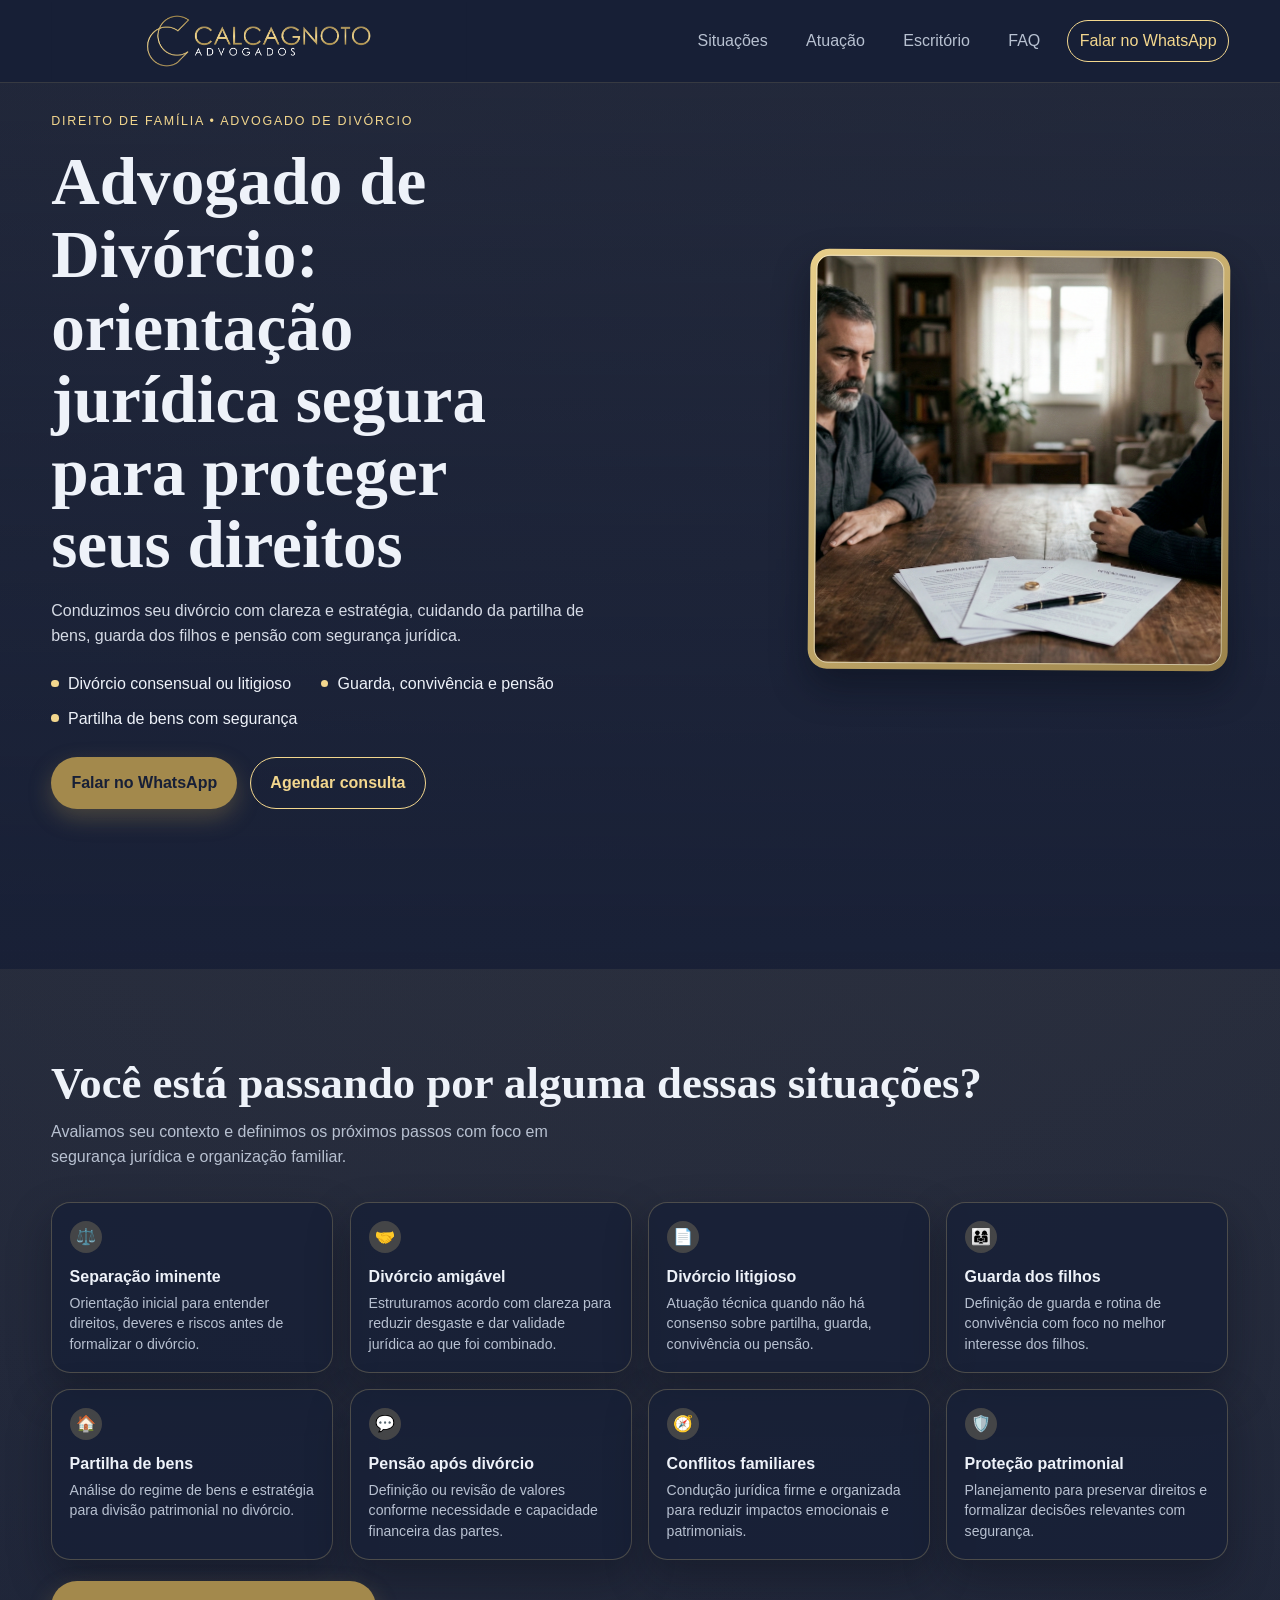
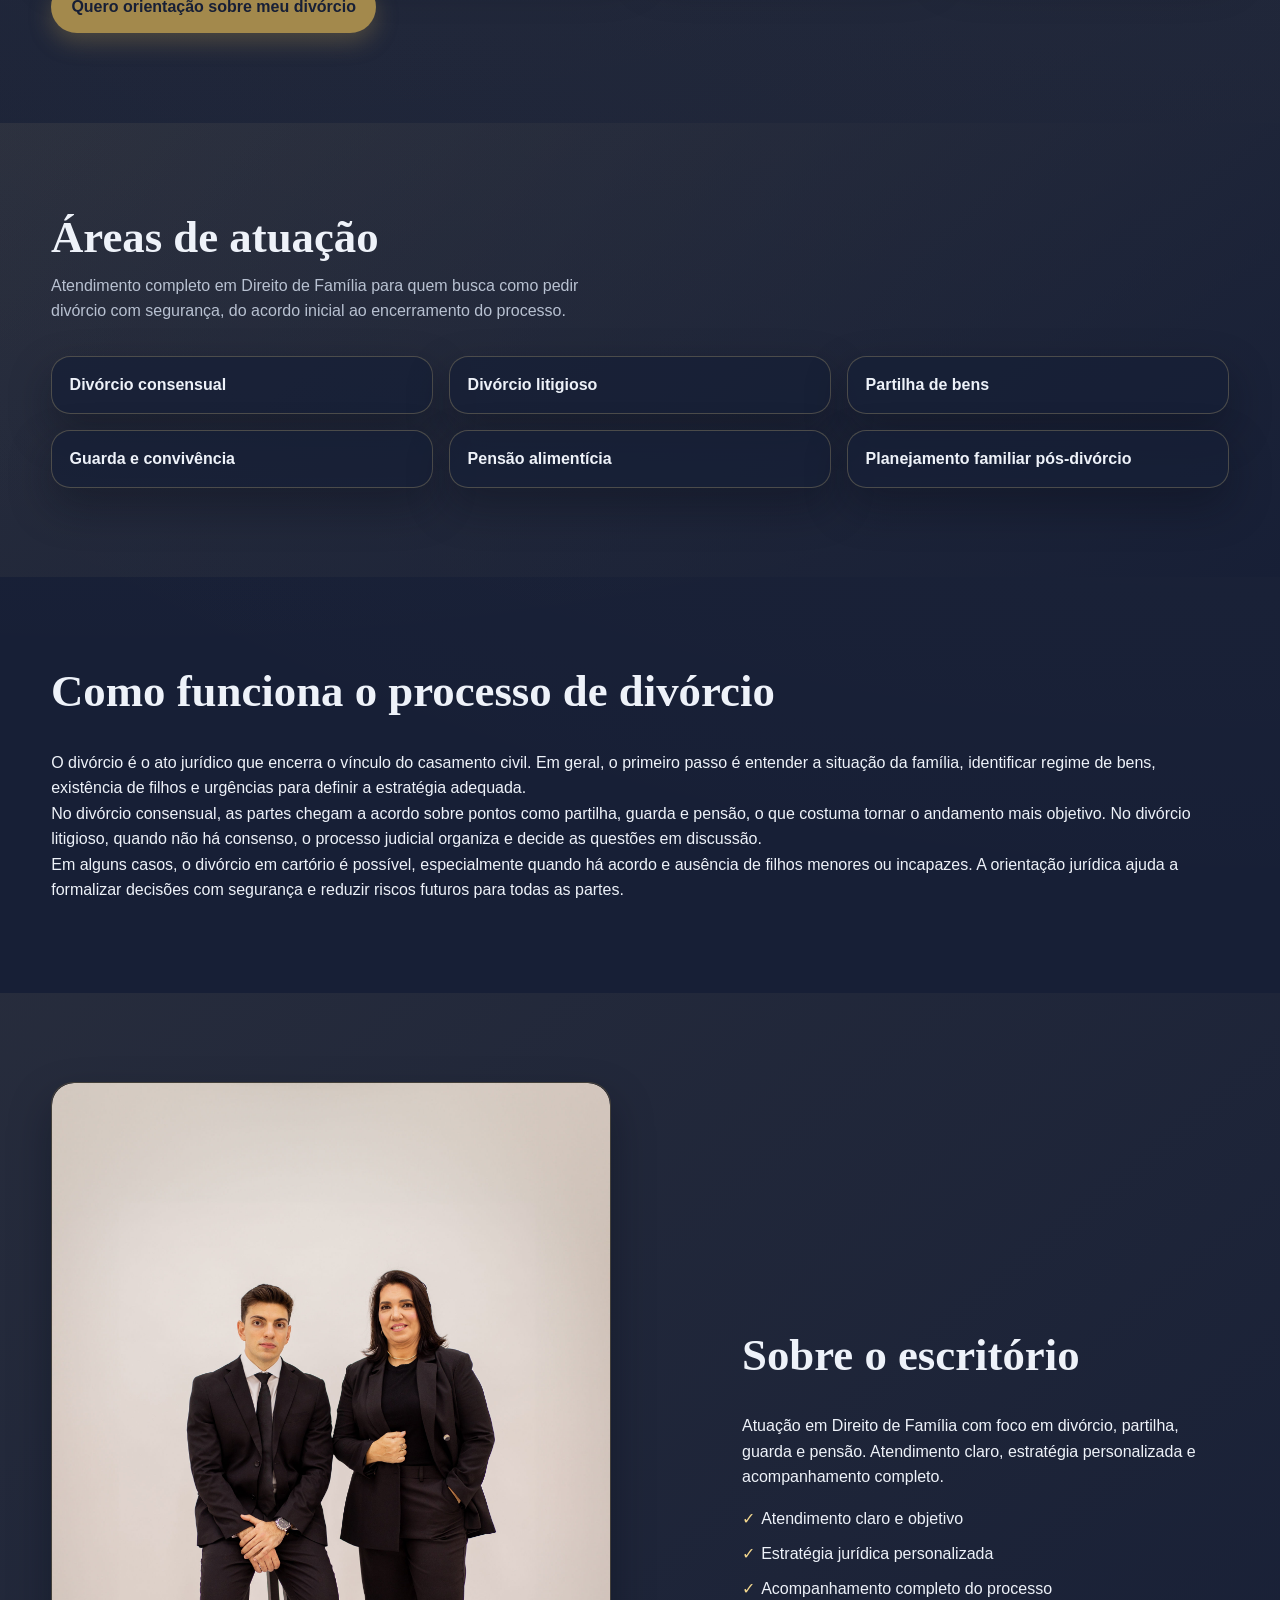
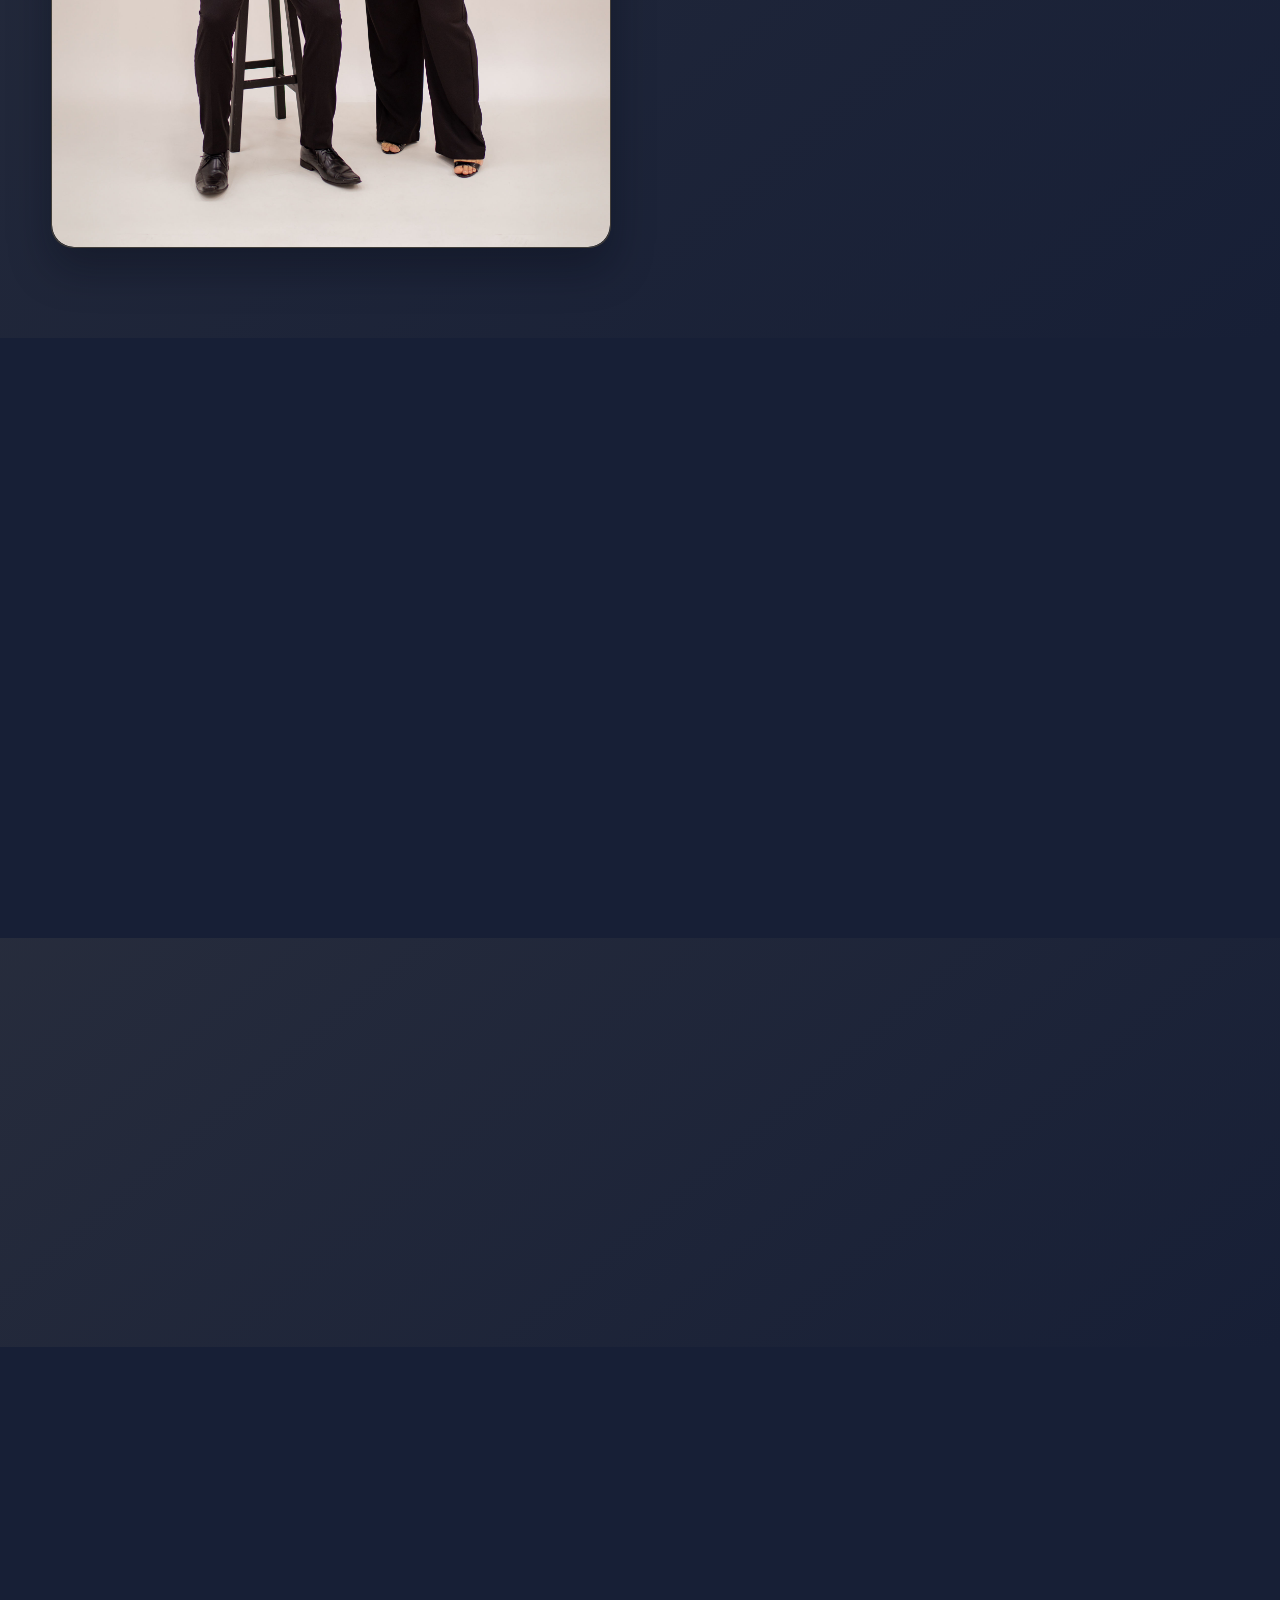
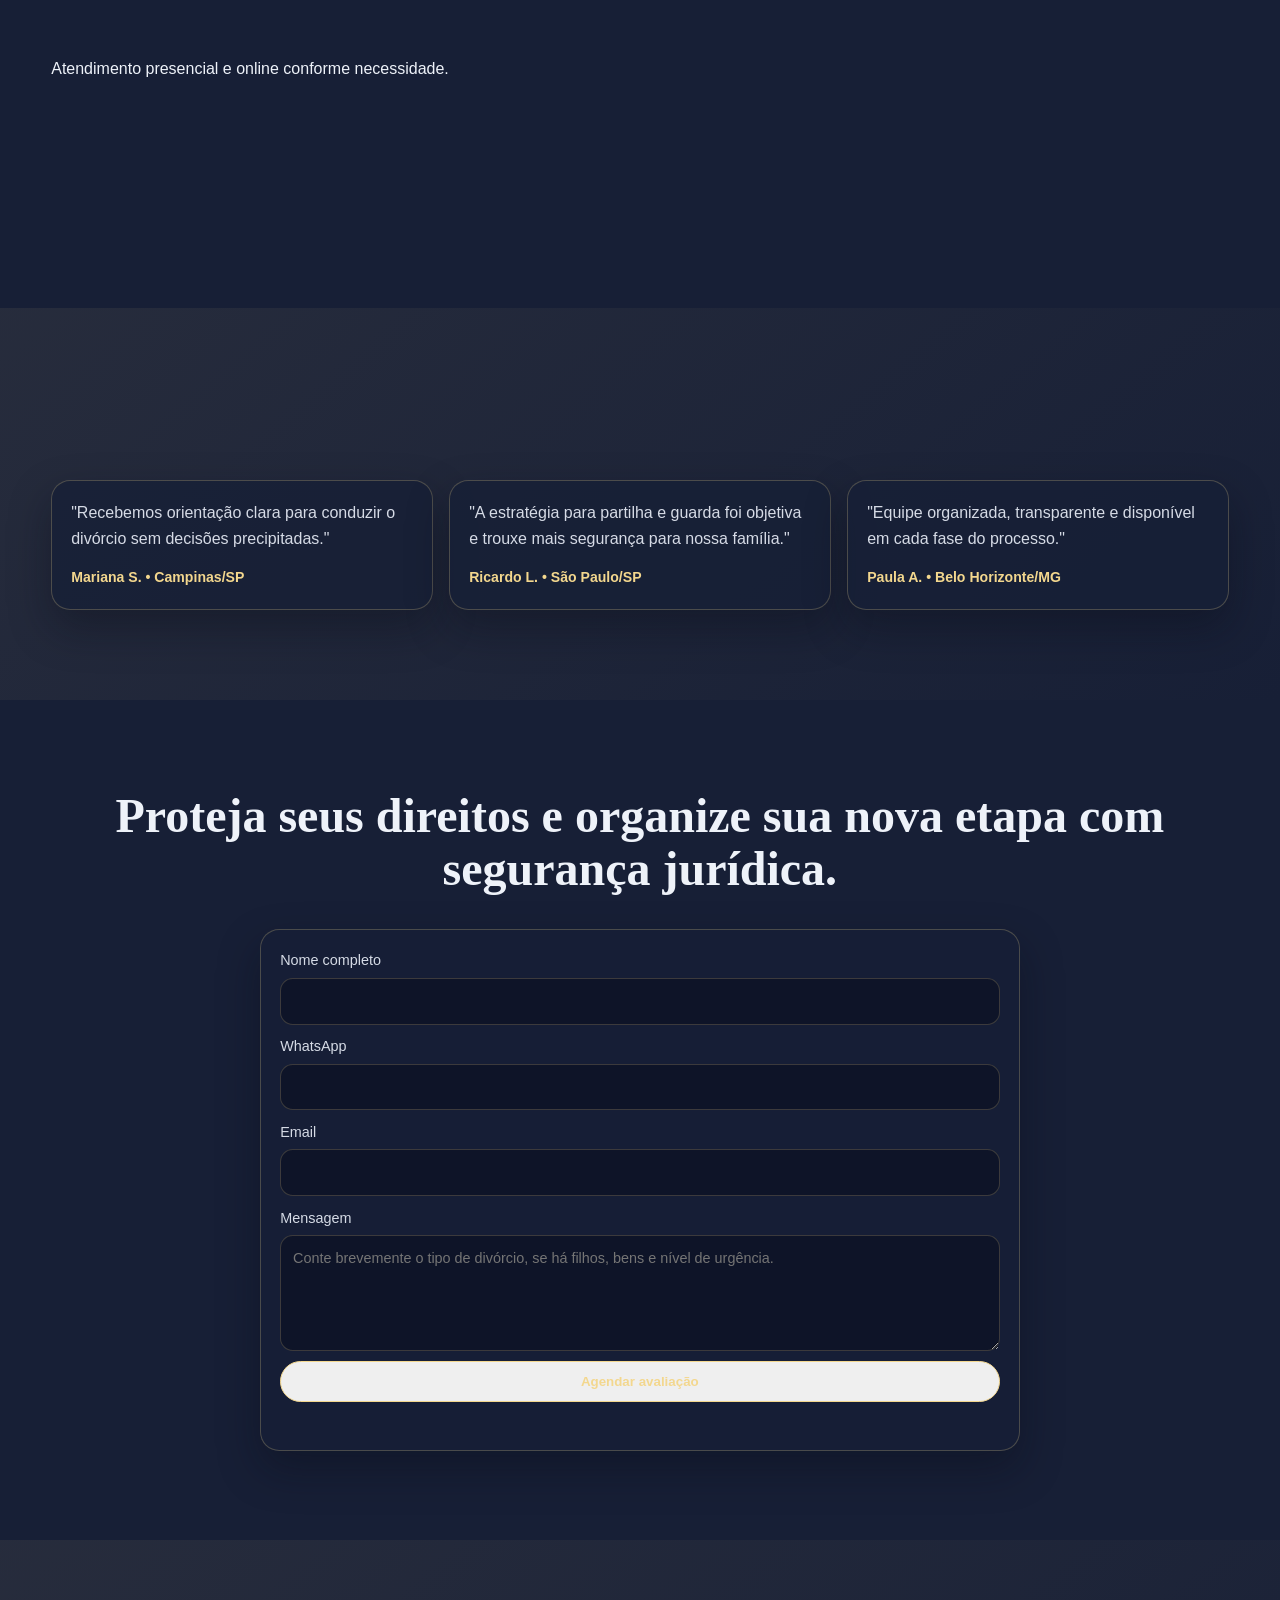
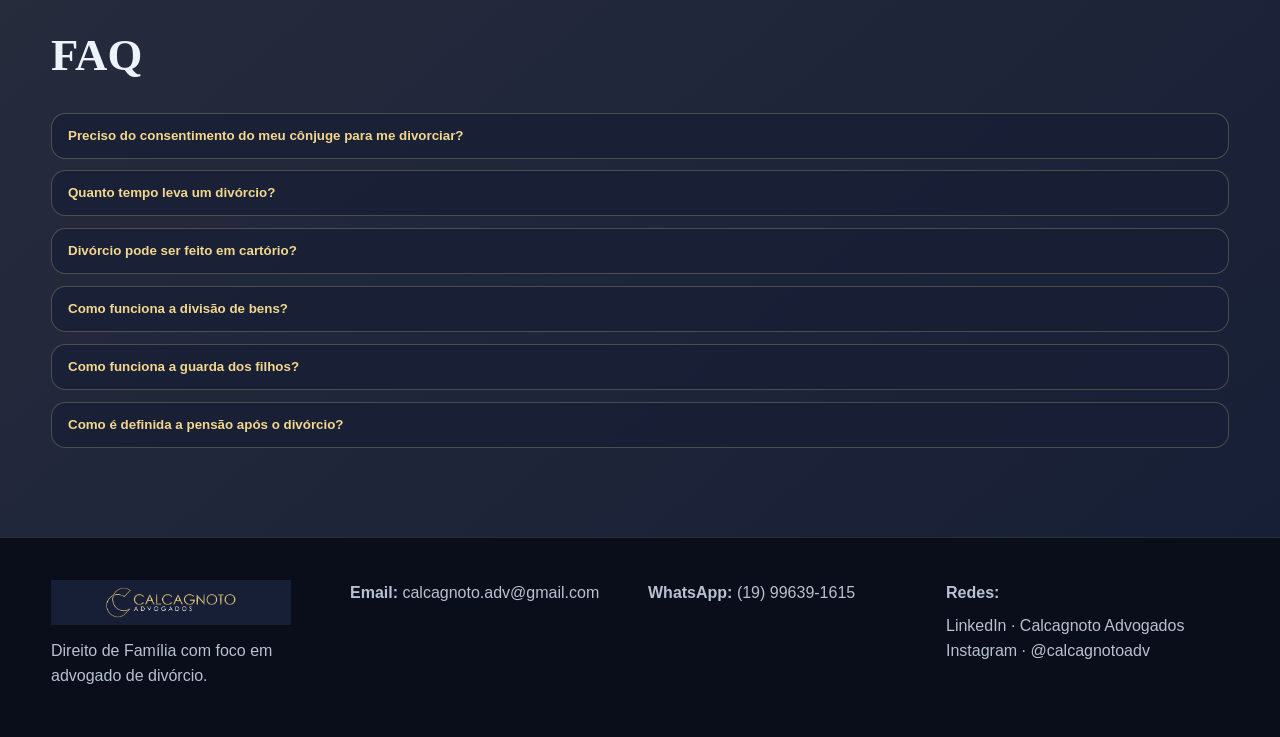
==== commit baf67ea1: "feat: adicionar tag e conversao do Google Ads por clique" ====
--- a/index.html
+++ b/index.html
@@ -3,42 +3,147 @@
 <head>
   <meta charset="UTF-8" />
   <meta name="viewport" content="width=device-width, initial-scale=1.0" />
-  <title>Calcagnoto Advogados | Pensão Alimentícia</title>
-  <meta name="description" content="Pensão alimentícia com orientação jurídica clara e estratégica. Fixação, revisão e cobrança com atendimento humanizado e foco em resultado." />
+  <title>Advogado de Divórcio | Consensual e Litigioso | Calcagnoto Advogados</title>
+  <meta name="description" content="Precisa de advogado de divórcio? Atuamos em divórcio consensual e litigioso, partilha de bens, guarda dos filhos e pensão. Orientação jurídica clara e estratégica." />
   <meta name="robots" content="index, follow" />
-  <meta property="og:title" content="Calcagnoto Advogados | Pensão Alimentícia" />
-  <meta property="og:description" content="Atuação em fixação, revisão e cobrança de pensão alimentícia com segurança jurídica." />
+  <link rel="canonical" href="https://calcagnoto-pensao.vercel.app/advogado-divorcio" />
+
+  <meta property="og:title" content="Advogado de Divórcio | Consensual e Litigioso | Calcagnoto Advogados" />
+  <meta property="og:description" content="Precisa de advogado de divórcio? Atuamos em divórcio consensual e litigioso, partilha de bens, guarda dos filhos e pensão. Orientação jurídica clara e estratégica." />
   <meta property="og:type" content="website" />
-  <meta property="og:url" content="https://calcagnoto-pensao.vercel.app/" />
+  <meta property="og:url" content="https://calcagnoto-pensao.vercel.app/advogado-divorcio" />
   <meta property="og:site_name" content="Calcagnoto Advogados" />
   <meta property="og:image" content="https://calcagnoto-pensao.vercel.app/assets/og-logo.png?v=2" />
   <meta property="og:image:secure_url" content="https://calcagnoto-pensao.vercel.app/assets/og-logo.png?v=2" />
   <meta property="og:image:type" content="image/png" />
   <meta property="og:image:width" content="1200" />
   <meta property="og:image:height" content="630" />
-  <meta property="og:image:alt" content="Logo Calcagnoto Advogados" />
+  <meta property="og:image:alt" content="advogado de divórcio e direito de família" />
+
   <meta name="twitter:card" content="summary_large_image" />
-  <meta name="twitter:title" content="Calcagnoto Advogados | Pensão Alimentícia" />
-  <meta name="twitter:description" content="Atuação em fixação, revisão e cobrança de pensão alimentícia com segurança jurídica." />
+  <meta name="twitter:title" content="Advogado de Divórcio | Consensual e Litigioso | Calcagnoto Advogados" />
+  <meta name="twitter:description" content="Precisa de advogado de divórcio? Atuamos em divórcio consensual e litigioso, partilha de bens, guarda dos filhos e pensão. Orientação jurídica clara e estratégica." />
   <meta name="twitter:image" content="https://calcagnoto-pensao.vercel.app/assets/og-logo.png?v=2" />
-  <link rel="icon" type="image/png" href="assets/logo-c.png" />
-  <link rel="shortcut icon" href="assets/logo-c.png" />
-  <link rel="apple-touch-icon" href="assets/logo-c.png" />
-  <link rel="stylesheet" href="styles.css" />
+
+  <!-- Google tag (gtag.js) -->
+  <script async src="https://www.googletagmanager.com/gtag/js?id=AW-16724987587"></script>
+  <script>
+    window.dataLayer = window.dataLayer || [];
+    function gtag(){dataLayer.push(arguments);}
+    gtag('js', new Date());
+
+    gtag('config', 'AW-16724987587');
+  </script>
+  <!-- Event snippet for Contato conversion page -->
+  <script>
+    function gtag_report_conversion(url) {
+      var callback = function () {
+        if (typeof(url) != 'undefined') {
+          window.location = url;
+        }
+      };
+      gtag('event', 'conversion', {
+        'send_to': 'AW-16724987587/vsArCJ-ZqNsZEMOdjKc-',
+        'event_callback': callback
+      });
+      return false;
+    }
+  </script>
+
+  <script type="application/ld+json">
+    {
+      "@context": "https://schema.org",
+      "@type": "LegalService",
+      "name": "Calcagnoto Advogados",
+      "url": "https://calcagnoto-pensao.vercel.app/advogado-divorcio",
+      "image": "https://calcagnoto-pensao.vercel.app/assets/og-logo.png?v=2",
+      "areaServed": "Brasil",
+      "serviceType": [
+        "Direito de Família",
+        "Advogado de Divórcio"
+      ],
+      "telephone": "+55-19-99639-1615",
+      "sameAs": [
+        "https://www.linkedin.com/company/calcagnoto-advogados/",
+        "https://www.instagram.com/calcagnotoadv/"
+      ]
+    }
+  </script>
+  <script type="application/ld+json">
+    {
+      "@context": "https://schema.org",
+      "@type": "FAQPage",
+      "mainEntity": [
+        {
+          "@type": "Question",
+          "name": "Preciso do consentimento do meu cônjuge para me divorciar?",
+          "acceptedAnswer": {
+            "@type": "Answer",
+            "text": "Não. No Brasil, ninguém é obrigado a permanecer casado. Mesmo sem acordo da outra parte, o divórcio pode ser solicitado judicialmente."
+          }
+        },
+        {
+          "@type": "Question",
+          "name": "Quanto tempo leva um divórcio?",
+          "acceptedAnswer": {
+            "@type": "Answer",
+            "text": "O prazo varia conforme o caso. Divórcio consensual costuma ser mais rápido, enquanto o litigioso pode levar mais tempo por envolver discussões sobre bens, guarda ou pensão."
+          }
+        },
+        {
+          "@type": "Question",
+          "name": "Divórcio pode ser feito em cartório?",
+          "acceptedAnswer": {
+            "@type": "Answer",
+            "text": "Sim, o divórcio em cartório é possível quando há consenso e não existem filhos menores ou incapazes. Ainda assim, a orientação jurídica ajuda a formalizar o acordo com segurança."
+          }
+        },
+        {
+          "@type": "Question",
+          "name": "Como funciona a divisão de bens?",
+          "acceptedAnswer": {
+            "@type": "Answer",
+            "text": "A partilha de bens no divórcio depende do regime de bens do casamento e do patrimônio adquirido. Cada situação exige análise documental e estratégia adequada."
+          }
+        },
+        {
+          "@type": "Question",
+          "name": "Como funciona a guarda dos filhos?",
+          "acceptedAnswer": {
+            "@type": "Answer",
+            "text": "A guarda dos filhos no divórcio é definida com foco no melhor interesse da criança. Podem ser fixadas regras de convivência, responsabilidades e rotina familiar."
+          }
+        },
+        {
+          "@type": "Question",
+          "name": "Como é definida a pensão após o divórcio?",
+          "acceptedAnswer": {
+            "@type": "Answer",
+            "text": "A pensão alimentícia após divórcio considera necessidade de quem recebe e possibilidade de quem paga. O valor pode ser definido por acordo ou decisão judicial."
+          }
+        }
+      ]
+    }
+  </script>
+
+  <link rel="icon" type="image/png" href="/assets/logo-c.png" />
+  <link rel="shortcut icon" href="/assets/logo-c.png" />
+  <link rel="apple-touch-icon" href="/assets/logo-c.png" />
+  <link rel="stylesheet" href="/styles.css" />
 </head>
 <body>
   <header class="site-header" id="siteHeader">
     <div class="container header-inner">
       <a class="logo" href="#hero" aria-label="Calcagnoto Advogados">
-        <img src="assets/CAPA LOGO 1Ativo 4LOGO BRANCA FUNDO AZUL.png" alt="Calcagnoto Advogados" width="1501" height="280" onerror="this.onerror=null;this.src='assets/logo-full.svg';" />
+        <img src="/assets/CAPA LOGO 1Ativo 4LOGO BRANCA FUNDO AZUL.png" alt="Calcagnoto Advogados" width="1501" height="280" onerror="this.onerror=null;this.src='/assets/logo-full.svg';" />
       </a>
       <button class="menu-toggle" id="menuToggle" aria-label="Abrir menu">Menu</button>
-      <nav class="site-nav" id="siteNav">
+      <nav class="site-nav" id="siteNav" aria-label="Navegação principal">
         <a href="#situacoes">Situações</a>
         <a href="#atuacao">Atuação</a>
         <a href="#sobre">Escritório</a>
         <a href="#faq">FAQ</a>
-        <a class="nav-cta" href="https://wa.me/5519996391615" target="_blank" rel="noopener">Falar no WhatsApp</a>
+        <a class="nav-cta" href="https://wa.me/5519996391615" target="_blank" rel="noopener" onclick="return gtag_report_conversion(this.href);">Falar no WhatsApp</a>
       </nav>
     </div>
   </header>
@@ -48,27 +153,26 @@
       <picture class="hero-media">
         <source type="image/webp" srcset="https://images.unsplash.com/photo-1454165804606-c3d57bc86b40?auto=format&fit=crop&w=1800&q=80&fm=webp" />
         <source type="image/jpeg" srcset="https://images.unsplash.com/photo-1454165804606-c3d57bc86b40?auto=format&fit=crop&w=1800&q=80" />
-        <img src="https://images.unsplash.com/photo-1454165804606-c3d57bc86b40?auto=format&fit=crop&w=1800&q=80" alt="Ambiente profissional de escritório jurídico" width="1800" height="1200" fetchpriority="high" decoding="async" />
+        <img src="https://images.unsplash.com/photo-1454165804606-c3d57bc86b40?auto=format&fit=crop&w=1800&q=80" alt="orientação jurídica para divórcio e partilha de bens" width="1800" height="1200" fetchpriority="high" decoding="async" />
       </picture>
       <div class="hero-overlay"></div>
       <div class="container hero-content">
         <div class="hero-copy">
-          <p class="hero-kicker">Direito de Família • Pensão Alimentícia</p>
-          <h1>Pensão alimentícia com orientação jurídica clara e estratégica</h1>
-          <p class="hero-subtitle">Atuamos em fixação, revisão e cobrança de pensão com foco em proteção de direitos e segurança jurídica.</p>
+          <p class="hero-kicker">Direito de Família • Advogado de Divórcio</p>
+          <h1>Advogado de Divórcio: orientação jurídica segura para proteger seus direitos</h1>
+          <p class="hero-subtitle">Conduzimos seu divórcio com clareza e estratégia, cuidando da partilha de bens, guarda dos filhos e pensão com segurança jurídica.</p>
           <ul class="hero-list">
-            <li>Pedido de pensão</li>
-            <li>Revisão de valores</li>
-            <li>Cobrança de atrasados</li>
-            <li>Formalização de acordos</li>
+            <li>Divórcio consensual ou litigioso</li>
+            <li>Guarda, convivência e pensão</li>
+            <li>Partilha de bens com segurança</li>
           </ul>
           <div class="hero-actions">
-            <a class="btn btn-primary" href="https://wa.me/5519996391615" target="_blank" rel="noopener"><span>Falar no WhatsApp</span></a>
-            <a class="btn btn-outline" href="#contato"><span>Agendar análise</span></a>
+            <a class="btn btn-primary" href="https://wa.me/5519996391615" target="_blank" rel="noopener" onclick="return gtag_report_conversion(this.href);"><span>Falar no WhatsApp</span></a>
+            <a class="btn btn-outline" href="#contato"><span>Agendar consulta</span></a>
           </div>
         </div>
         <aside class="hero-side">
-          <img src="assets/foto-cuidado.png" alt="Atendimento familiar humanizado" width="1080" height="1080" loading="lazy" decoding="async" onerror="this.onerror=null;this.src='https://images.unsplash.com/photo-1544717305-2782549b5136?auto=format&fit=crop&w=1080&q=80';" />
+          <img src="/assets/Divorcio.png" alt="consulta com advogado de divórcio e direito de família" width="1414" height="827" loading="lazy" decoding="async" onerror="this.onerror=null;this.src='/assets/foto-equipe.jpg';" />
         </aside>
       </div>
     </section>
@@ -77,52 +181,52 @@
       <div class="container">
         <div class="section-head">
           <h2>Você está passando por alguma dessas situações?</h2>
-          <p>Analisamos o cenário com rapidez e definimos o caminho jurídico mais seguro para cada caso.</p>
+          <p>Avaliamos seu contexto e definimos os próximos passos com foco em segurança jurídica e organização familiar.</p>
         </div>
         <div class="situations-grid">
           <article class="icon-card">
-            <span>📌</span>
-            <h3>Precisa pedir pensão</h3>
-            <p>Estruturamos o pedido com base jurídica clara e documentos corretos.</p>
-          </article>
-          <article class="icon-card">
-            <span>↻</span>
-            <h3>Valor desatualizado</h3>
-            <p>Avaliamos cenário financeiro para revisão equilibrada dos valores.</p>
-          </article>
-          <article class="icon-card">
-            <span>⏳</span>
-            <h3>Pensão atrasada</h3>
-            <p>Atuamos em cobrança com medidas rápidas para recuperar atrasados.</p>
-          </article>
-          <article class="icon-card">
-            <span>📉</span>
-            <h3>Mudança de renda</h3>
-            <p>Revisamos estratégia quando a capacidade de pagamento é alterada.</p>
-          </article>
-          <article class="icon-card">
-            <span>🧾</span>
-            <h3>Despesas aumentaram</h3>
-            <p>Demonstramos tecnicamente os novos custos do dependente.</p>
+            <span>⚖️</span>
+            <h3>Separação iminente</h3>
+            <p>Orientação inicial para entender direitos, deveres e riscos antes de formalizar o divórcio.</p>
           </article>
           <article class="icon-card">
             <span>🤝</span>
-            <h3>Guarda compartilhada</h3>
-            <p>Definimos responsabilidades e organização financeira entre as partes.</p>
-          </article>
-          <article class="icon-card">
-            <span>✍️</span>
-            <h3>Acordo informal</h3>
-            <p>Formalizamos o acordo para garantir validade e segurança jurídica.</p>
+            <h3>Divórcio amigável</h3>
+            <p>Estruturamos acordo com clareza para reduzir desgaste e dar validade jurídica ao que foi combinado.</p>
+          </article>
+          <article class="icon-card">
+            <span>📄</span>
+            <h3>Divórcio litigioso</h3>
+            <p>Atuação técnica quando não há consenso sobre partilha, guarda, convivência ou pensão.</p>
+          </article>
+          <article class="icon-card">
+            <span>👨‍👩‍👧</span>
+            <h3>Guarda dos filhos</h3>
+            <p>Definição de guarda e rotina de convivência com foco no melhor interesse dos filhos.</p>
+          </article>
+          <article class="icon-card">
+            <span>🏠</span>
+            <h3>Partilha de bens</h3>
+            <p>Análise do regime de bens e estratégia para divisão patrimonial no divórcio.</p>
+          </article>
+          <article class="icon-card">
+            <span>💬</span>
+            <h3>Pensão após divórcio</h3>
+            <p>Definição ou revisão de valores conforme necessidade e capacidade financeira das partes.</p>
+          </article>
+          <article class="icon-card">
+            <span>🧭</span>
+            <h3>Conflitos familiares</h3>
+            <p>Condução jurídica firme e organizada para reduzir impactos emocionais e patrimoniais.</p>
           </article>
           <article class="icon-card">
             <span>🛡️</span>
-            <h3>Dificuldade de pagamento</h3>
-            <p>Buscamos ajuste legal para reduzir risco de inadimplência futura.</p>
+            <h3>Proteção patrimonial</h3>
+            <p>Planejamento para preservar direitos e formalizar decisões relevantes com segurança.</p>
           </article>
         </div>
         <div class="section-cta">
-          <a class="btn btn-primary" href="https://wa.me/5519996391615" target="_blank" rel="noopener"><span>Quero orientação sobre meu caso</span></a>
+          <a class="btn btn-primary" href="https://wa.me/5519996391615" target="_blank" rel="noopener" onclick="return gtag_report_conversion(this.href);"><span>Quero orientação sobre meu divórcio</span></a>
         </div>
       </div>
     </section>
@@ -131,138 +235,172 @@
       <div class="container">
         <div class="section-head">
           <h2>Áreas de atuação</h2>
-          <p>Estrutura completa para fixação, revisão e execução de pensão com foco em solução prática.</p>
+          <p>Atendimento completo em Direito de Família para quem busca como pedir divórcio com segurança, do acordo inicial ao encerramento do processo.</p>
         </div>
         <div class="services-grid">
-          <article class="info-card"><h3>Fixação de pensão</h3></article>
-          <article class="info-card"><h3>Revisão de pensão</h3></article>
-          <article class="info-card"><h3>Execução/cobrança</h3></article>
-          <article class="info-card"><h3>Acordo extrajudicial</h3></article>
+          <article class="info-card"><h3>Divórcio consensual</h3></article>
+          <article class="info-card"><h3>Divórcio litigioso</h3></article>
+          <article class="info-card"><h3>Partilha de bens</h3></article>
           <article class="info-card"><h3>Guarda e convivência</h3></article>
-          <article class="info-card"><h3>Planejamento familiar jurídico</h3></article>
-        </div>
-      </div>
-    </section>
-
-    <section id="sobre" class="section">
+          <article class="info-card"><h3>Pensão alimentícia</h3></article>
+          <article class="info-card"><h3>Planejamento familiar pós-divórcio</h3></article>
+        </div>
+      </div>
+    </section>
+
+    <section id="como-funciona-divorcio" class="section">
+      <div class="container">
+        <div class="section-head">
+          <h2>Como funciona o processo de divórcio</h2>
+        </div>
+        <p>O divórcio é o ato jurídico que encerra o vínculo do casamento civil. Em geral, o primeiro passo é entender a situação da família, identificar regime de bens, existência de filhos e urgências para definir a estratégia adequada.</p>
+        <p>No divórcio consensual, as partes chegam a acordo sobre pontos como partilha, guarda e pensão, o que costuma tornar o andamento mais objetivo. No divórcio litigioso, quando não há consenso, o processo judicial organiza e decide as questões em discussão.</p>
+        <p>Em alguns casos, o divórcio em cartório é possível, especialmente quando há acordo e ausência de filhos menores ou incapazes. A orientação jurídica ajuda a formalizar decisões com segurança e reduzir riscos futuros para todas as partes.</p>
+      </div>
+    </section>
+
+    <section id="sobre" class="section section-alt">
       <div class="container about-grid">
         <div class="about-image">
-          <img id="teamPhoto" src="assets/foto-equipe.jpg" alt="Equipe de advogados Calcagnoto" width="1080" height="1080" loading="lazy" decoding="async" onerror="this.onerror=null;this.src='https://images.unsplash.com/photo-1521737604893-d14cc237f11d?auto=format&fit=crop&w=1080&q=80';" />
+          <img id="teamPhoto" src="/assets/foto-equipe.jpg" alt="advogado de divórcio e direito de família" width="1080" height="1080" loading="lazy" decoding="async" onerror="this.onerror=null;this.src='https://images.unsplash.com/photo-1521737604893-d14cc237f11d?auto=format&fit=crop&w=1080&q=80';" />
         </div>
         <div class="about-content">
           <div class="section-head">
             <h2>Sobre o escritório</h2>
           </div>
-          <p>O Calcagnoto Advogados atua com foco em Direito de Família, oferecendo atendimento estratégico, humanizado e juridicamente responsável em demandas de pensão alimentícia.</p>
+          <p>Atuação em Direito de Família com foco em divórcio, partilha, guarda e pensão. Atendimento claro, estratégia personalizada e acompanhamento completo.</p>
           <ul class="check-list">
-            <li>Atendimento online e presencial</li>
-            <li>Atuação consultiva e contenciosa</li>
-            <li>Análise individual de cada caso</li>
+            <li>Atendimento claro e objetivo</li>
+            <li>Estratégia jurídica personalizada</li>
+            <li>Acompanhamento completo do processo</li>
           </ul>
         </div>
       </div>
     </section>
 
-    <section id="diferenciais" class="section section-alt">
+    <section id="diferenciais" class="section">
       <div class="container">
         <div class="section-head">
           <h2>Diferenciais</h2>
         </div>
         <div class="vertical-list">
-          <div class="vertical-item">Atendimento personalizado</div>
-          <div class="vertical-item">Clareza nos próximos passos</div>
-          <div class="vertical-item">Transparência processual</div>
-          <div class="vertical-item">Estratégia jurídica individual</div>
-          <div class="vertical-item">Foco em solução e acordo</div>
-        </div>
-      </div>
-    </section>
-
-    <section id="processo" class="section">
+          <div class="vertical-item">Atendimento próximo e humano</div>
+          <div class="vertical-item">Estratégia jurídica personalizada</div>
+          <div class="vertical-item">Transparência em cada etapa</div>
+          <div class="vertical-item">Agilidade na condução do caso</div>
+          <div class="vertical-item">Foco na segurança jurídica da família</div>
+        </div>
+      </div>
+    </section>
+
+    <section id="processo" class="section section-alt">
       <div class="container">
         <div class="section-head">
           <h2>Como funciona</h2>
         </div>
         <div class="steps-grid">
-          <article class="step-card"><span>1</span><h3>Contato e triagem</h3></article>
-          <article class="step-card"><span>2</span><h3>Diagnóstico jurídico</h3></article>
-          <article class="step-card"><span>3</span><h3>Execução e acompanhamento</h3></article>
-        </div>
-      </div>
-    </section>
-
-    <section id="abrangencia" class="section section-alt">
+          <article class="step-card">
+            <span>1</span>
+            <h3>Consulta e análise</h3>
+            <p>Levantamos informações essenciais do caso e documentos para definir o melhor caminho.</p>
+          </article>
+          <article class="step-card">
+            <span>2</span>
+            <h3>Estratégia jurídica</h3>
+            <p>Organizamos as medidas para conduzir o divórcio consensual ou litigioso com segurança.</p>
+          </article>
+          <article class="step-card">
+            <span>3</span>
+            <h3>Acompanhamento do processo</h3>
+            <p>Seguimos cada etapa com atualização clara até a formalização das decisões.</p>
+          </article>
+        </div>
+      </div>
+    </section>
+
+    <section id="abrangencia" class="section">
       <div class="container map-grid">
         <div>
           <div class="section-head">
             <h2>Onde estamos localizados</h2>
           </div>
-          <p>Atendimento online em todo o Brasil e presencial conforme necessidade.</p>
+          <p>Atendimento presencial e online conforme necessidade.</p>
         </div>
         <div class="map-card" aria-hidden="true">
-          <img class="map-brasil-img" src="assets/mapa-brasil.svg" alt="Mapa do Brasil em destaque dourado" width="420" height="420" loading="lazy" decoding="async" />
+          <img class="map-brasil-img" src="/assets/mapa-brasil.svg" alt="Mapa do Brasil em destaque dourado" width="420" height="420" loading="lazy" decoding="async" />
           <strong>Brasil</strong>
         </div>
       </div>
     </section>
 
-    <section id="depoimentos" class="section">
+    <section id="depoimentos" class="section section-alt">
       <div class="container">
         <div class="section-head">
           <h2>Prova social</h2>
         </div>
         <div class="testimonials-grid">
-          <article class="testimonial-card"><p>“Atendimento técnico e humano. Tivemos segurança em cada decisão.”</p><span>Mariana S. • Campinas/SP</span></article>
-          <article class="testimonial-card"><p>“Conseguimos revisar os valores de forma clara e equilibrada.”</p><span>Ricardo L. • São Paulo/SP</span></article>
-          <article class="testimonial-card"><p>“Equipe organizada e transparente durante todo o processo.”</p><span>Paula A. • Belo Horizonte/MG</span></article>
-        </div>
-      </div>
-    </section>
-
-    <section id="contato" class="section section-alt">
+          <article class="testimonial-card"><p>"Recebemos orientação clara para conduzir o divórcio sem decisões precipitadas."</p><span>Mariana S. • Campinas/SP</span></article>
+          <article class="testimonial-card"><p>"A estratégia para partilha e guarda foi objetiva e trouxe mais segurança para nossa família."</p><span>Ricardo L. • São Paulo/SP</span></article>
+          <article class="testimonial-card"><p>"Equipe organizada, transparente e disponível em cada fase do processo."</p><span>Paula A. • Belo Horizonte/MG</span></article>
+        </div>
+      </div>
+    </section>
+
+    <section id="contato" class="section">
       <div class="container cta-final">
-        <h2>Proteja seus direitos e os de quem depende de você.</h2>
-        <a class="btn btn-primary btn-large" href="https://wa.me/5519996391615" target="_blank" rel="noopener"><span>Falar com advogado agora</span></a>
+        <h2>Proteja seus direitos e organize sua nova etapa com segurança jurídica.</h2>
         <form class="contact-form" id="contactForm" novalidate>
-          <label>Nome completo<input type="text" name="nome" required /></label>
-          <label>WhatsApp<input type="tel" name="telefone" required /></label>
-          <label>Email<input type="email" name="email" required /></label>
-          <label>Resumo do caso<textarea name="mensagem" rows="4"></textarea></label>
-          <button class="btn btn-outline" type="submit"><span>Agendar análise</span></button>
+          <label for="nome">Nome completo
+            <input id="nome" type="text" name="nome" autocomplete="name" required />
+          </label>
+
+          <label for="telefone">WhatsApp
+            <input id="telefone" type="tel" name="telefone" autocomplete="tel" required />
+          </label>
+
+          <label for="email">Email
+            <input id="email" type="email" name="email" autocomplete="email" required />
+          </label>
+
+          <label for="mensagem">Mensagem
+            <textarea id="mensagem" name="mensagem" rows="4" placeholder="Conte brevemente o tipo de divórcio, se há filhos, bens e nível de urgência."></textarea>
+          </label>
+
+          <button class="btn btn-outline" type="submit"><span>Agendar avaliação</span></button>
           <p class="form-feedback" id="formFeedback" role="status"></p>
         </form>
       </div>
     </section>
 
-    <section id="faq" class="section">
+    <section id="faq" class="section section-alt">
       <div class="container">
         <div class="section-head">
           <h2>FAQ</h2>
         </div>
         <div class="faq-list">
           <article class="faq-item">
-            <button class="faq-question" aria-expanded="false">Como pedir pensão alimentícia?</button>
-            <div class="faq-answer"><p>Iniciamos com triagem do caso, organização de documentos e definição da estratégia para o pedido judicial.</p></div>
-          </article>
-          <article class="faq-item">
-            <button class="faq-question" aria-expanded="false">Qual percentual da pensão?</button>
-            <div class="faq-answer"><p>Não existe valor fixo. O cálculo considera necessidade de quem recebe e possibilidade de quem paga.</p></div>
-          </article>
-          <article class="faq-item">
-            <button class="faq-question" aria-expanded="false">Quando cabe revisão?</button>
-            <div class="faq-answer"><p>Quando há mudança relevante na renda, nas despesas ou na dinâmica familiar das partes.</p></div>
-          </article>
-          <article class="faq-item">
-            <button class="faq-question" aria-expanded="false">O que fazer em caso de atraso?</button>
-            <div class="faq-answer"><p>É possível cobrar judicialmente os valores em atraso com medidas específicas de execução.</p></div>
-          </article>
-          <article class="faq-item">
-            <button class="faq-question" aria-expanded="false">Desemprego reduz automaticamente a pensão?</button>
-            <div class="faq-answer"><p>Não. É necessário solicitar revisão judicial e comprovar alteração real da capacidade financeira.</p></div>
-          </article>
-          <article class="faq-item">
-            <button class="faq-question" aria-expanded="false">Acordo pode ser feito fora do processo?</button>
-            <div class="faq-answer"><p>Sim. O acordo extrajudicial pode ser formalizado e homologado para garantir validade jurídica.</p></div>
+            <button class="faq-question" aria-expanded="false">Preciso do consentimento do meu cônjuge para me divorciar?</button>
+            <div class="faq-answer"><p>Não. A legislação brasileira permite que qualquer pessoa peça o divórcio mesmo sem concordância da outra parte. Quando não há acordo, o caminho é o divórcio litigioso com condução judicial.</p></div>
+          </article>
+          <article class="faq-item">
+            <button class="faq-question" aria-expanded="false">Quanto tempo leva um divórcio?</button>
+            <div class="faq-answer"><p>O prazo depende da complexidade do caso e do nível de consenso entre as partes. Em geral, o divórcio consensual tende a ser mais rápido do que o litigioso.</p></div>
+          </article>
+          <article class="faq-item">
+            <button class="faq-question" aria-expanded="false">Divórcio pode ser feito em cartório?</button>
+            <div class="faq-answer"><p>Sim, o divórcio em cartório pode ocorrer quando existe acordo e não há filhos menores ou incapazes. Ainda assim, o suporte jurídico é importante para formalização correta.</p></div>
+          </article>
+          <article class="faq-item">
+            <button class="faq-question" aria-expanded="false">Como funciona a divisão de bens?</button>
+            <div class="faq-answer"><p>A partilha de bens no divórcio considera o regime de bens e a documentação de cada patrimônio. A análise técnica evita conflitos e reduz riscos de questionamentos futuros.</p></div>
+          </article>
+          <article class="faq-item">
+            <button class="faq-question" aria-expanded="false">Como funciona a guarda dos filhos?</button>
+            <div class="faq-answer"><p>A guarda dos filhos no divórcio é definida de acordo com o melhor interesse da criança. Também são ajustadas regras de convivência, responsabilidades e rotina familiar.</p></div>
+          </article>
+          <article class="faq-item">
+            <button class="faq-question" aria-expanded="false">Como é definida a pensão após o divórcio?</button>
+            <div class="faq-answer"><p>A pensão alimentícia após divórcio é calculada com base na necessidade de quem recebe e na possibilidade de quem paga. O valor pode ser fixado por acordo ou decisão judicial.</p></div>
           </article>
         </div>
       </div>
@@ -272,14 +410,14 @@
   <footer class="site-footer">
     <div class="container footer-grid">
       <div>
-        <img class="footer-logo" src="assets/CAPA LOGO 1Ativo 4LOGO BRANCA FUNDO AZUL.png" alt="Calcagnoto Advogados" width="1501" height="280" loading="lazy" decoding="async" onerror="this.onerror=null;this.src='assets/logo-full.svg';" />
-        <p>Direito de Família com foco em pensão alimentícia.</p>
+        <img class="footer-logo" src="/assets/CAPA LOGO 1Ativo 4LOGO BRANCA FUNDO AZUL.png" alt="Calcagnoto Advogados" width="1501" height="280" loading="lazy" decoding="async" onerror="this.onerror=null;this.src='/assets/logo-full.svg';" />
+        <p>Direito de Família com foco em advogado de divórcio.</p>
       </div>
       <div>
         <p><strong>Email:</strong> <a href="mailto:calcagnoto.adv@gmail.com">calcagnoto.adv@gmail.com</a></p>
       </div>
       <div>
-        <p><strong>WhatsApp:</strong> <a href="https://wa.me/5519996391615" target="_blank" rel="noopener">(19) 99639-1615</a></p>
+        <p><strong>WhatsApp:</strong> <a href="https://wa.me/5519996391615" target="_blank" rel="noopener" onclick="return gtag_report_conversion(this.href);">(19) 99639-1615</a></p>
       </div>
       <div>
         <p><strong>Redes:</strong></p>
@@ -289,6 +427,6 @@
     </div>
   </footer>
 
-  <script src="script.js"></script>
+  <script src="/script.js"></script>
 </body>
 </html>
--- a/styles.css
+++ b/styles.css
@@ -383,6 +383,13 @@
 }
 
 .icon-card p {
+  color: var(--text-muted);
+  font-size: 0.88rem;
+  line-height: 1.45;
+}
+
+.step-card p {
+  margin-top: 0.45rem;
   color: var(--text-muted);
   font-size: 0.88rem;
   line-height: 1.45;
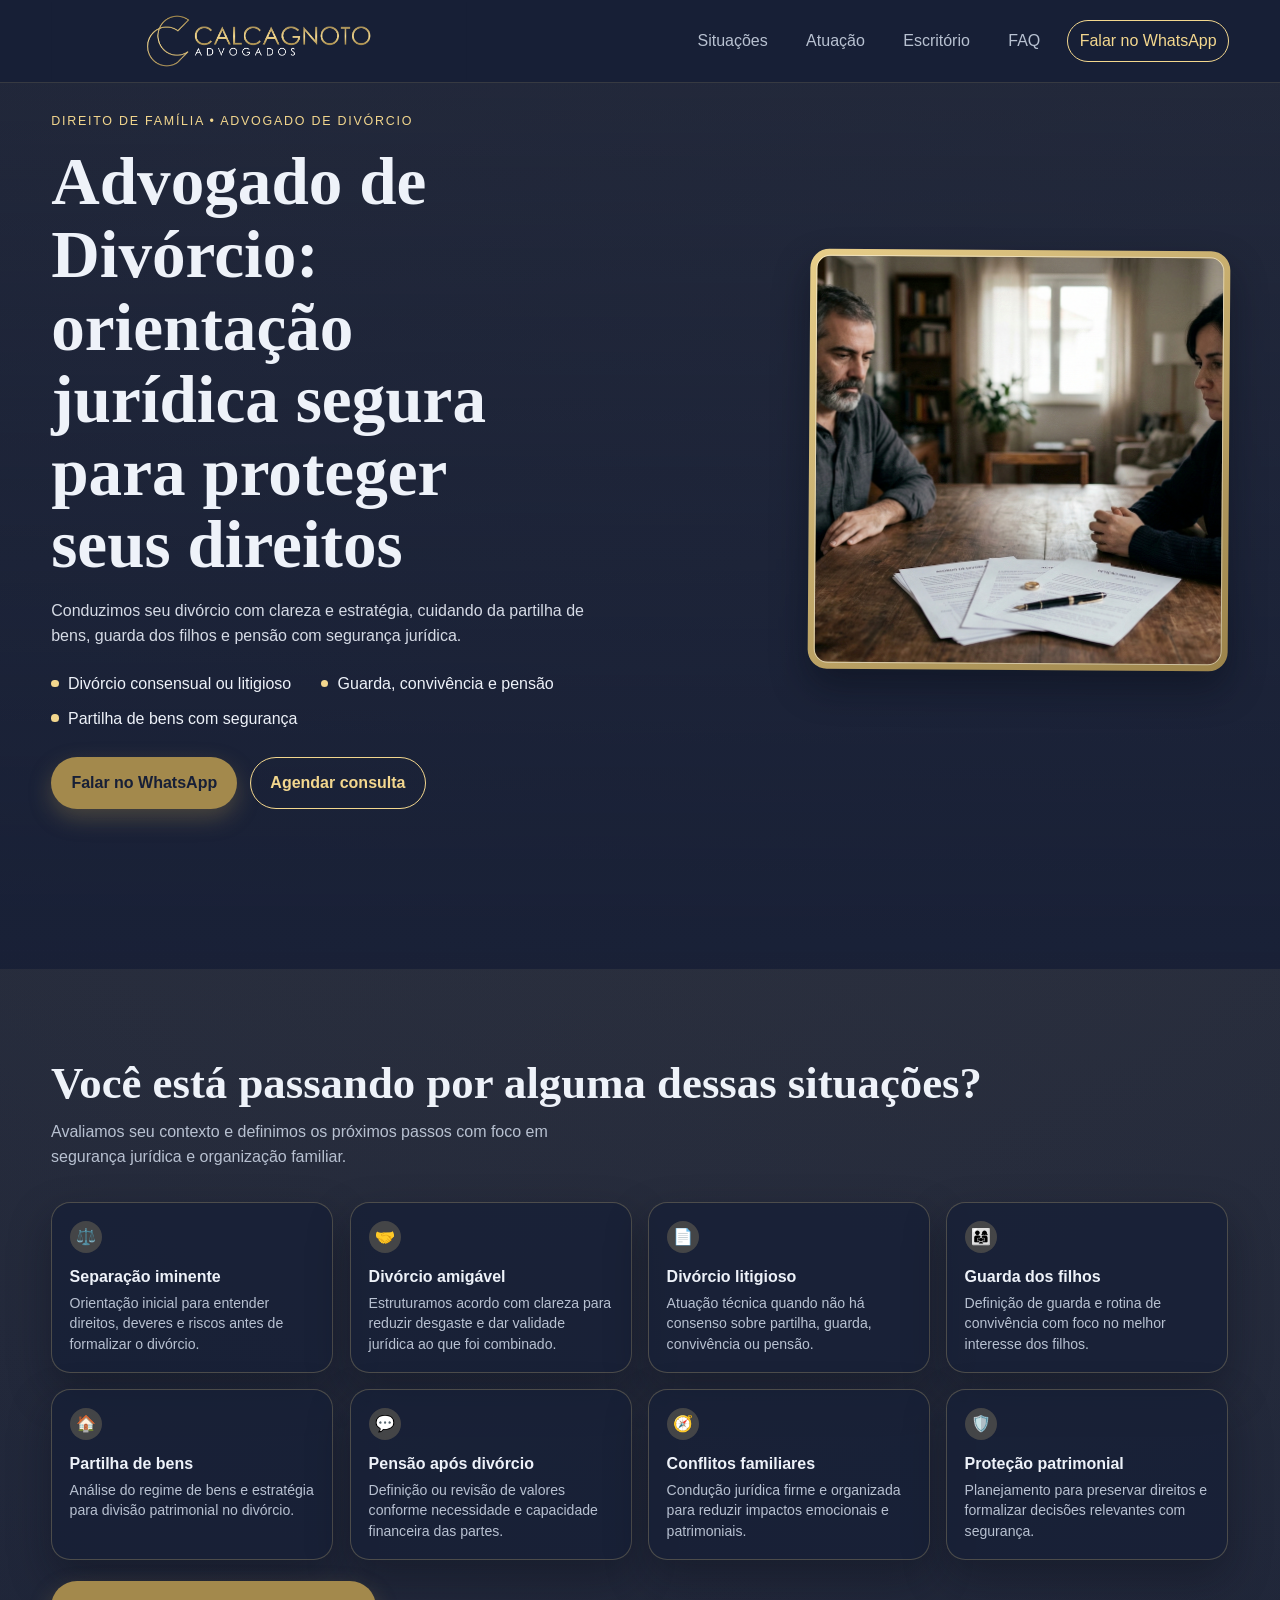
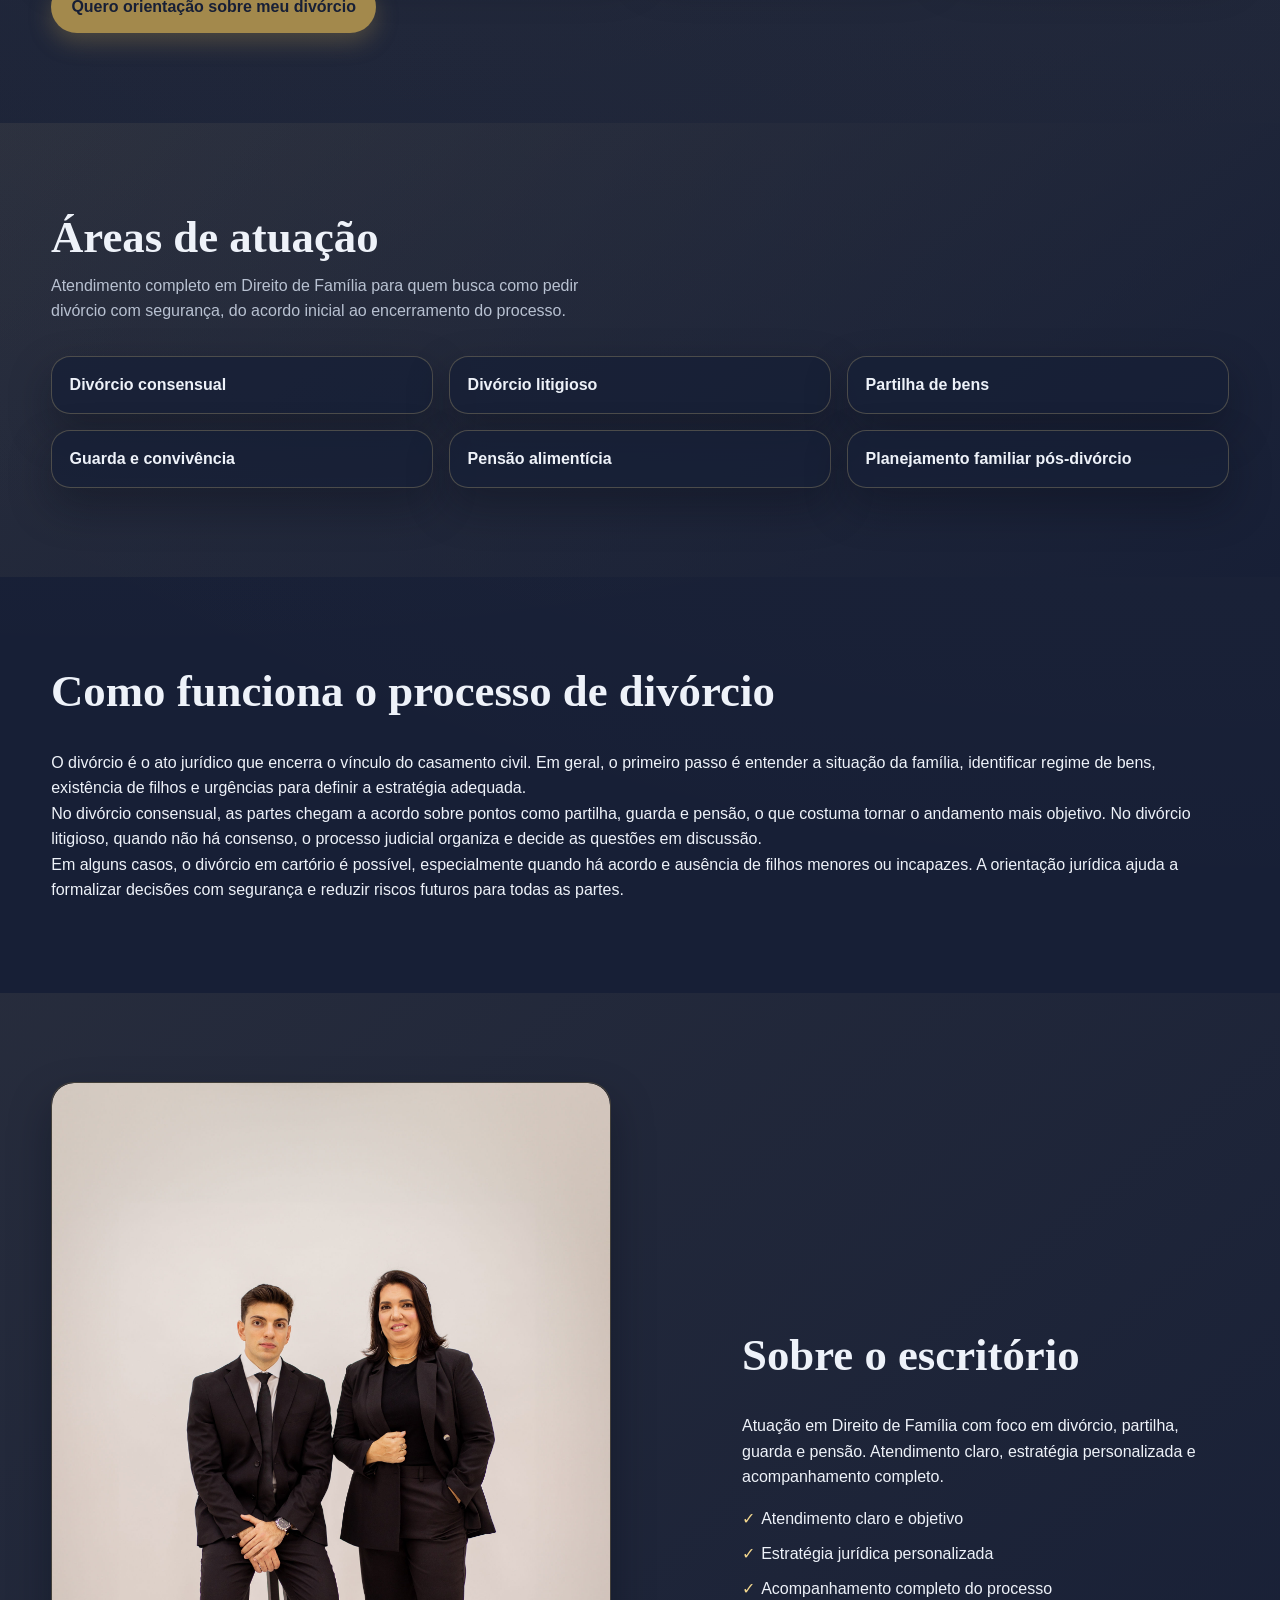
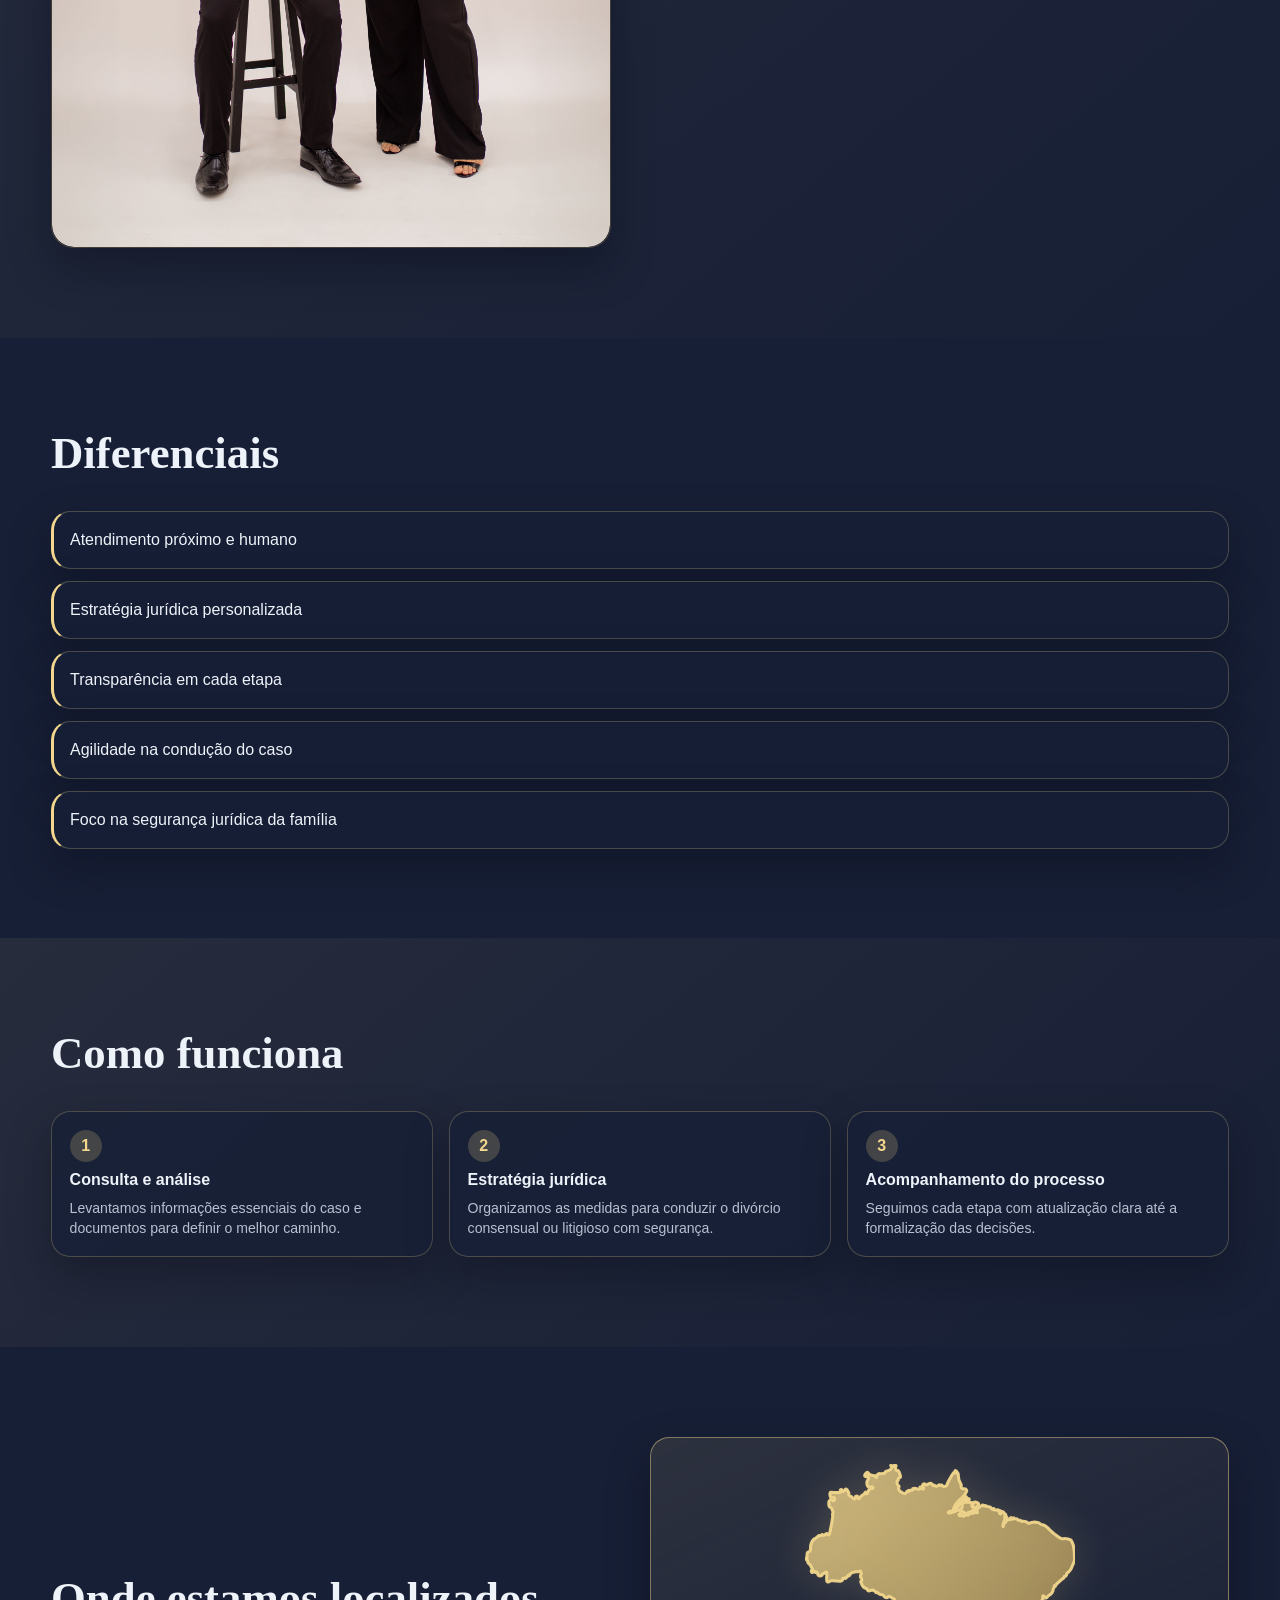
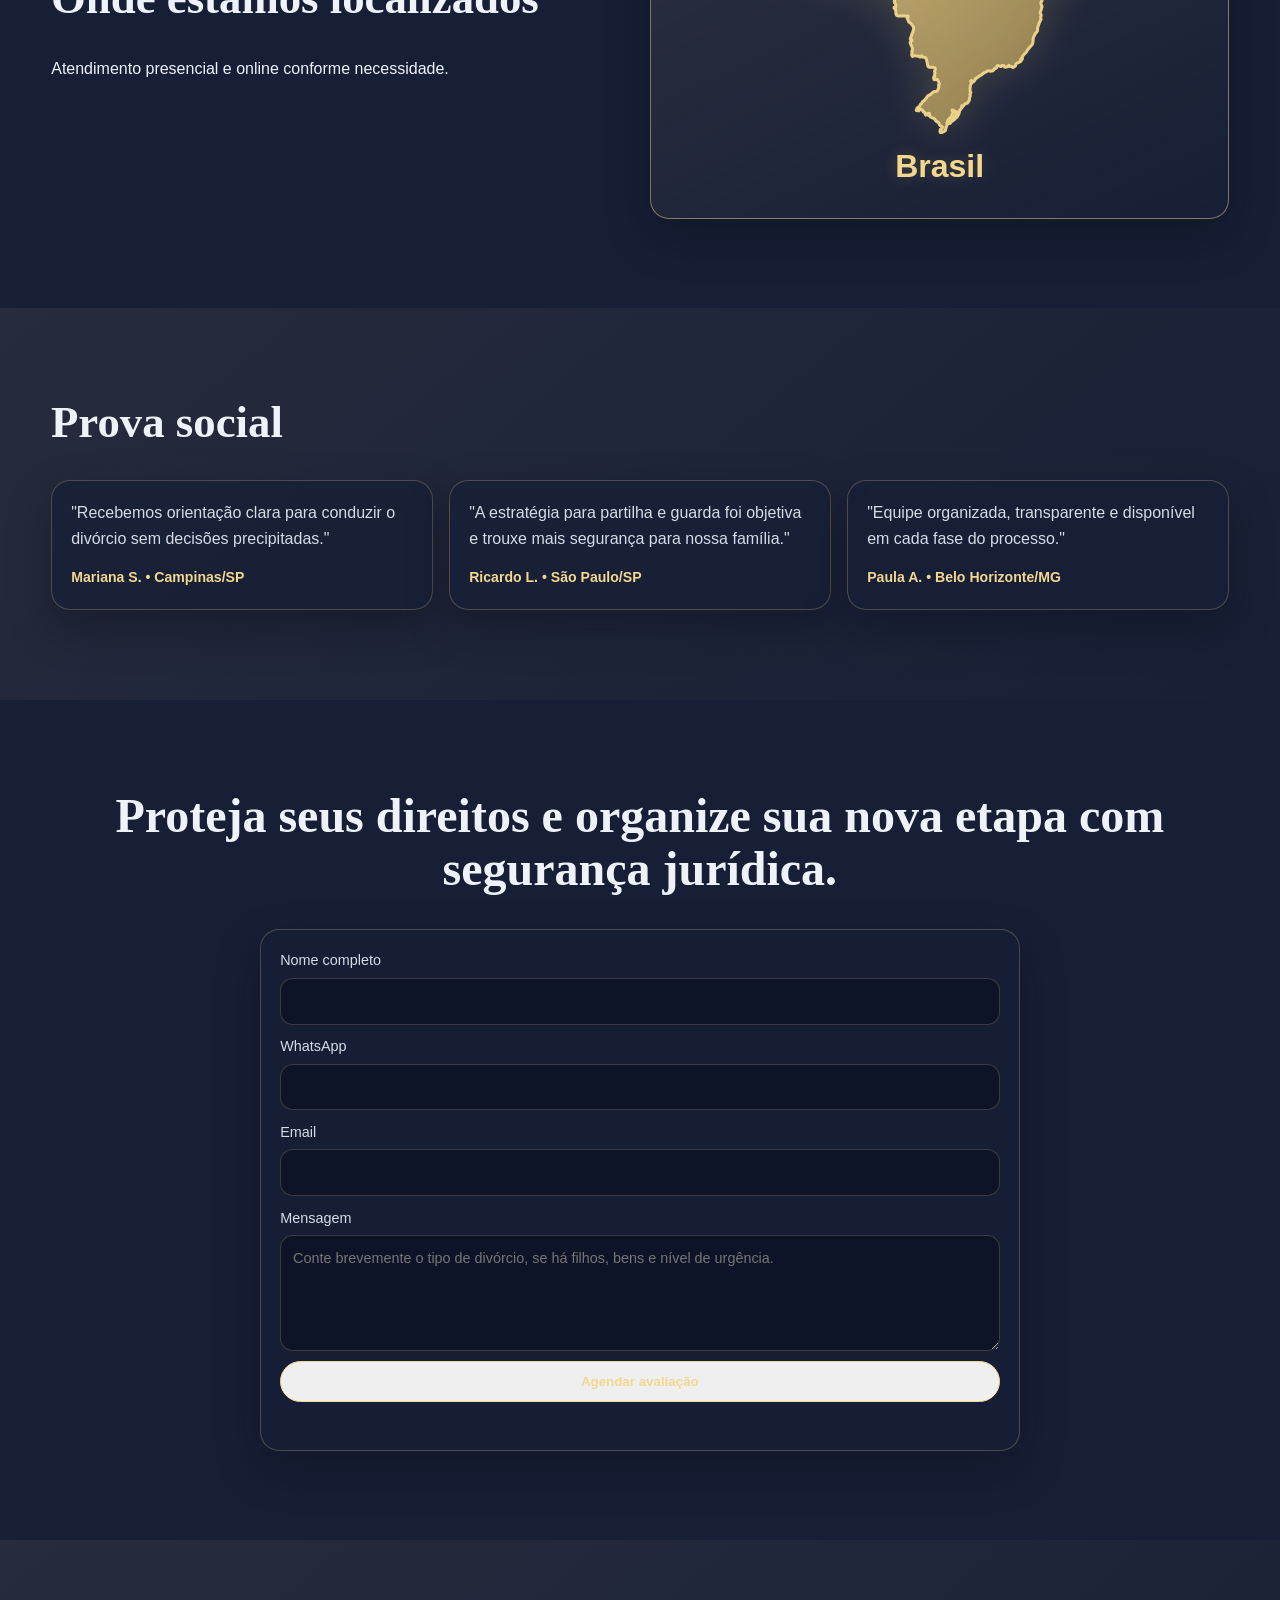
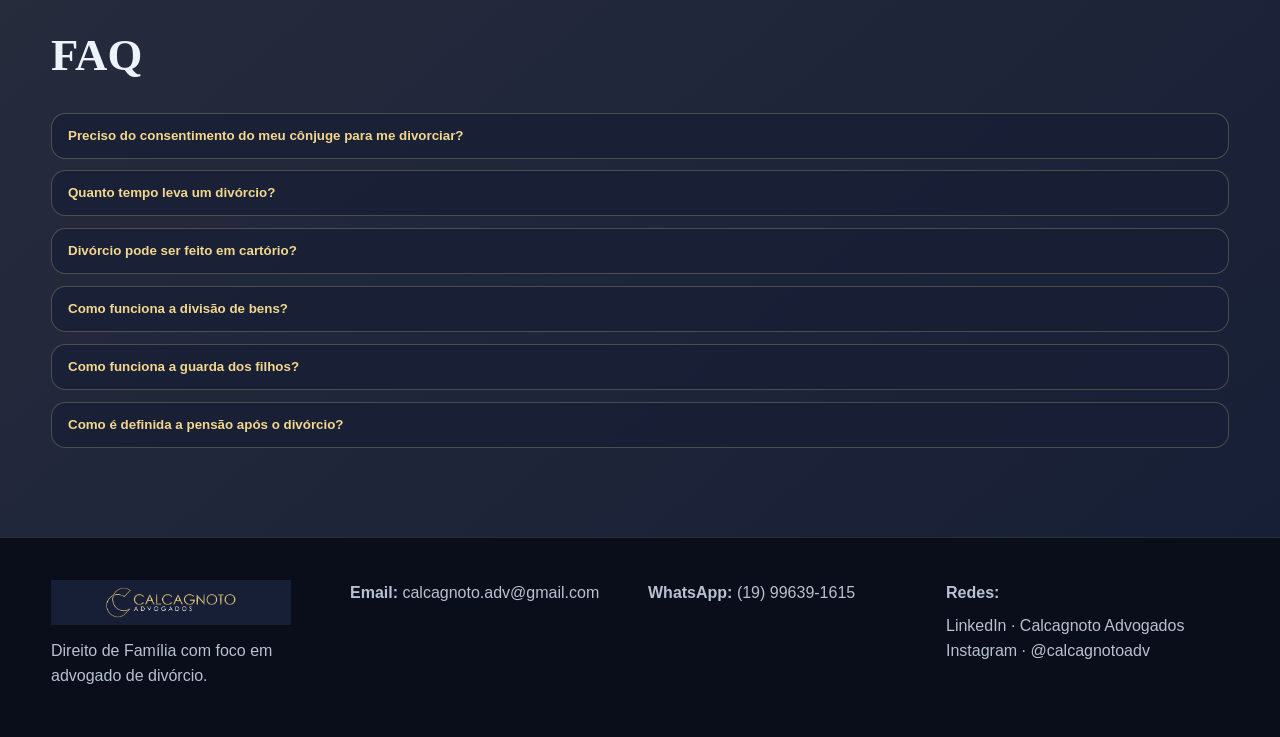
==== commit 4cedf2a8: "feat: adicionar mensagem de origem nos links de whatsapp" ====
--- a/index.html
+++ b/index.html
@@ -143,7 +143,7 @@
         <a href="#atuacao">Atuação</a>
         <a href="#sobre">Escritório</a>
         <a href="#faq">FAQ</a>
-        <a class="nav-cta" href="https://wa.me/5519996391615" target="_blank" rel="noopener" onclick="return gtag_report_conversion(this.href);">Falar no WhatsApp</a>
+        <a class="nav-cta" href="https://wa.me/5519996391615?text=Ol%C3%A1%21%20Vim%20da%20p%C3%A1gina%20Advogado%20de%20Div%C3%B3rcio%20e%20gostaria%20de%20falar%20com%20a%20equipe." target="_blank" rel="noopener" onclick="return gtag_report_conversion(this.href);">Falar no WhatsApp</a>
       </nav>
     </div>
   </header>
@@ -167,7 +167,7 @@
             <li>Partilha de bens com segurança</li>
           </ul>
           <div class="hero-actions">
-            <a class="btn btn-primary" href="https://wa.me/5519996391615" target="_blank" rel="noopener" onclick="return gtag_report_conversion(this.href);"><span>Falar no WhatsApp</span></a>
+            <a class="btn btn-primary" href="https://wa.me/5519996391615?text=Ol%C3%A1%21%20Vim%20da%20p%C3%A1gina%20Advogado%20de%20Div%C3%B3rcio%20e%20gostaria%20de%20falar%20com%20a%20equipe." target="_blank" rel="noopener" onclick="return gtag_report_conversion(this.href);"><span>Falar no WhatsApp</span></a>
             <a class="btn btn-outline" href="#contato"><span>Agendar consulta</span></a>
           </div>
         </div>
@@ -226,7 +226,7 @@
           </article>
         </div>
         <div class="section-cta">
-          <a class="btn btn-primary" href="https://wa.me/5519996391615" target="_blank" rel="noopener" onclick="return gtag_report_conversion(this.href);"><span>Quero orientação sobre meu divórcio</span></a>
+          <a class="btn btn-primary" href="https://wa.me/5519996391615?text=Ol%C3%A1%21%20Vim%20da%20p%C3%A1gina%20Advogado%20de%20Div%C3%B3rcio%20e%20gostaria%20de%20falar%20com%20a%20equipe." target="_blank" rel="noopener" onclick="return gtag_report_conversion(this.href);"><span>Quero orientação sobre meu divórcio</span></a>
         </div>
       </div>
     </section>
@@ -417,7 +417,7 @@
         <p><strong>Email:</strong> <a href="mailto:calcagnoto.adv@gmail.com">calcagnoto.adv@gmail.com</a></p>
       </div>
       <div>
-        <p><strong>WhatsApp:</strong> <a href="https://wa.me/5519996391615" target="_blank" rel="noopener" onclick="return gtag_report_conversion(this.href);">(19) 99639-1615</a></p>
+        <p><strong>WhatsApp:</strong> <a href="https://wa.me/5519996391615?text=Ol%C3%A1%21%20Vim%20da%20p%C3%A1gina%20Advogado%20de%20Div%C3%B3rcio%20e%20gostaria%20de%20falar%20com%20a%20equipe." target="_blank" rel="noopener" onclick="return gtag_report_conversion(this.href);">(19) 99639-1615</a></p>
       </div>
       <div>
         <p><strong>Redes:</strong></p>
